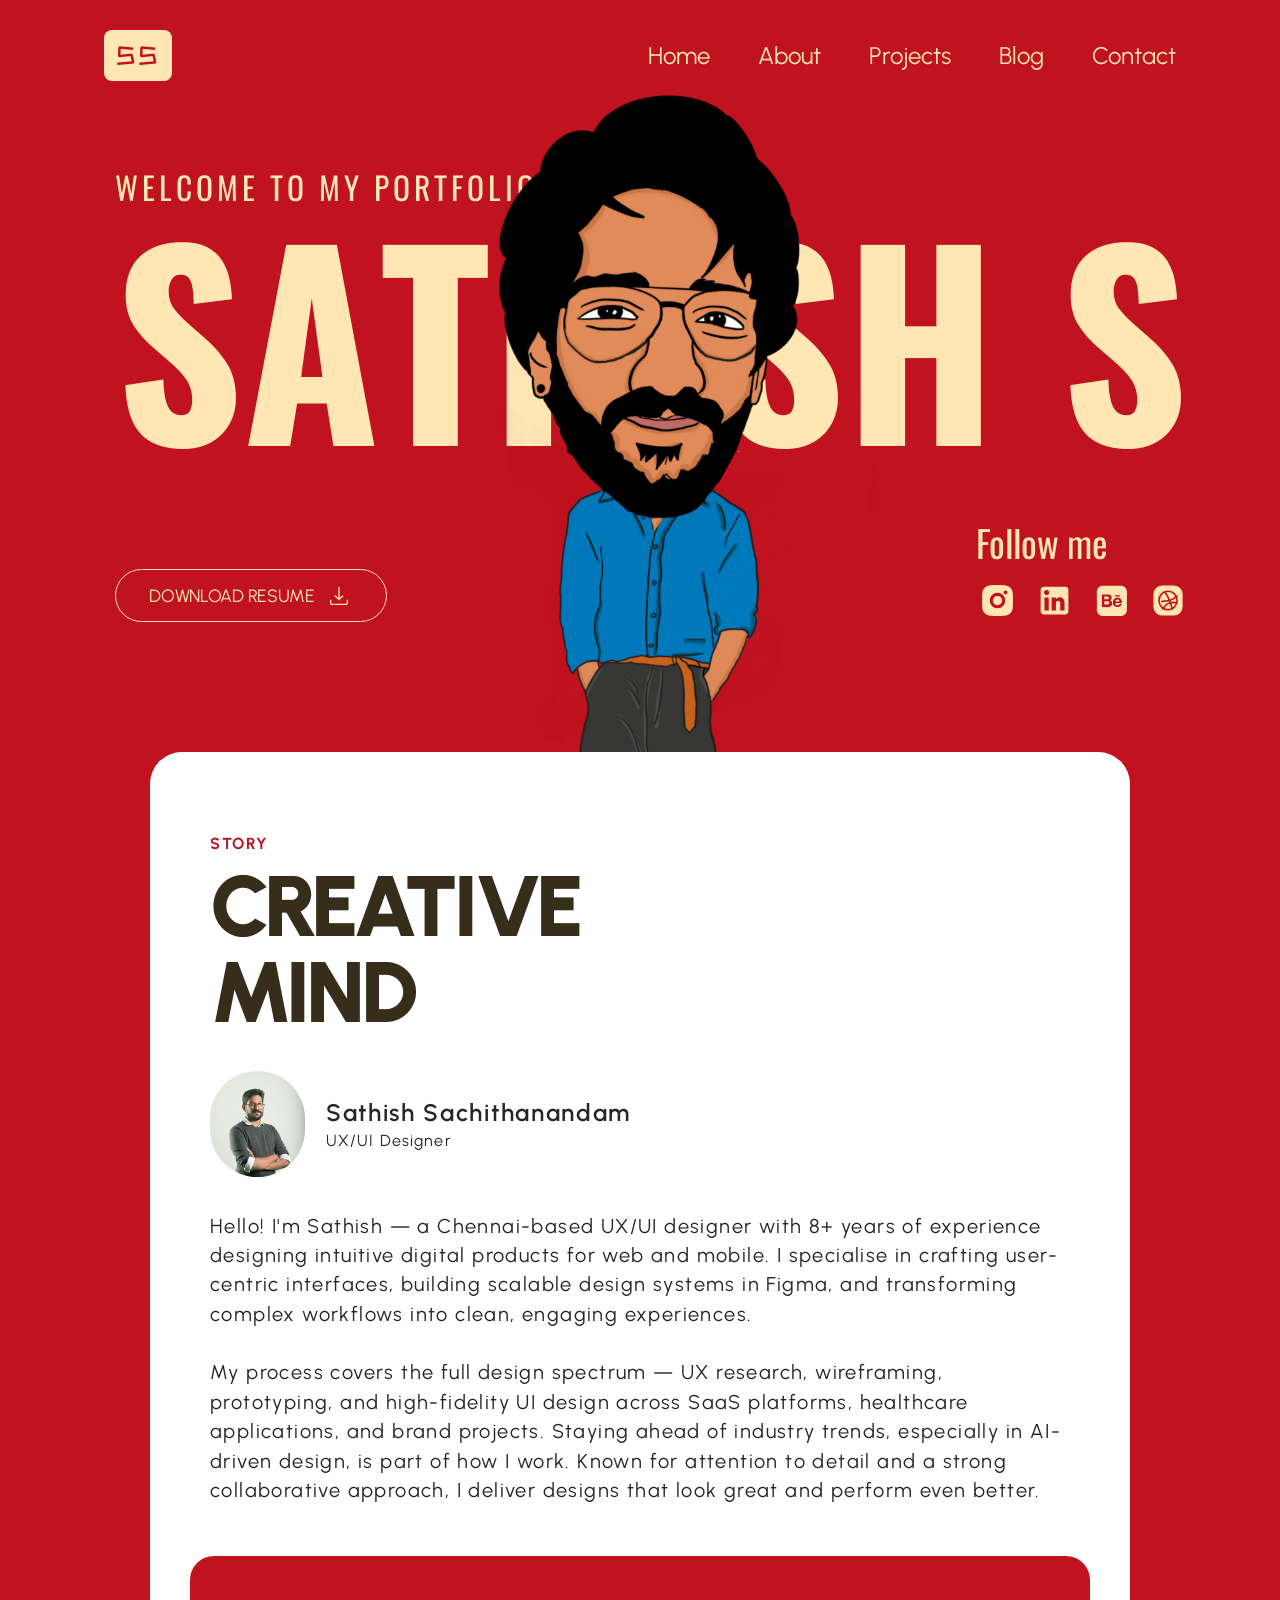
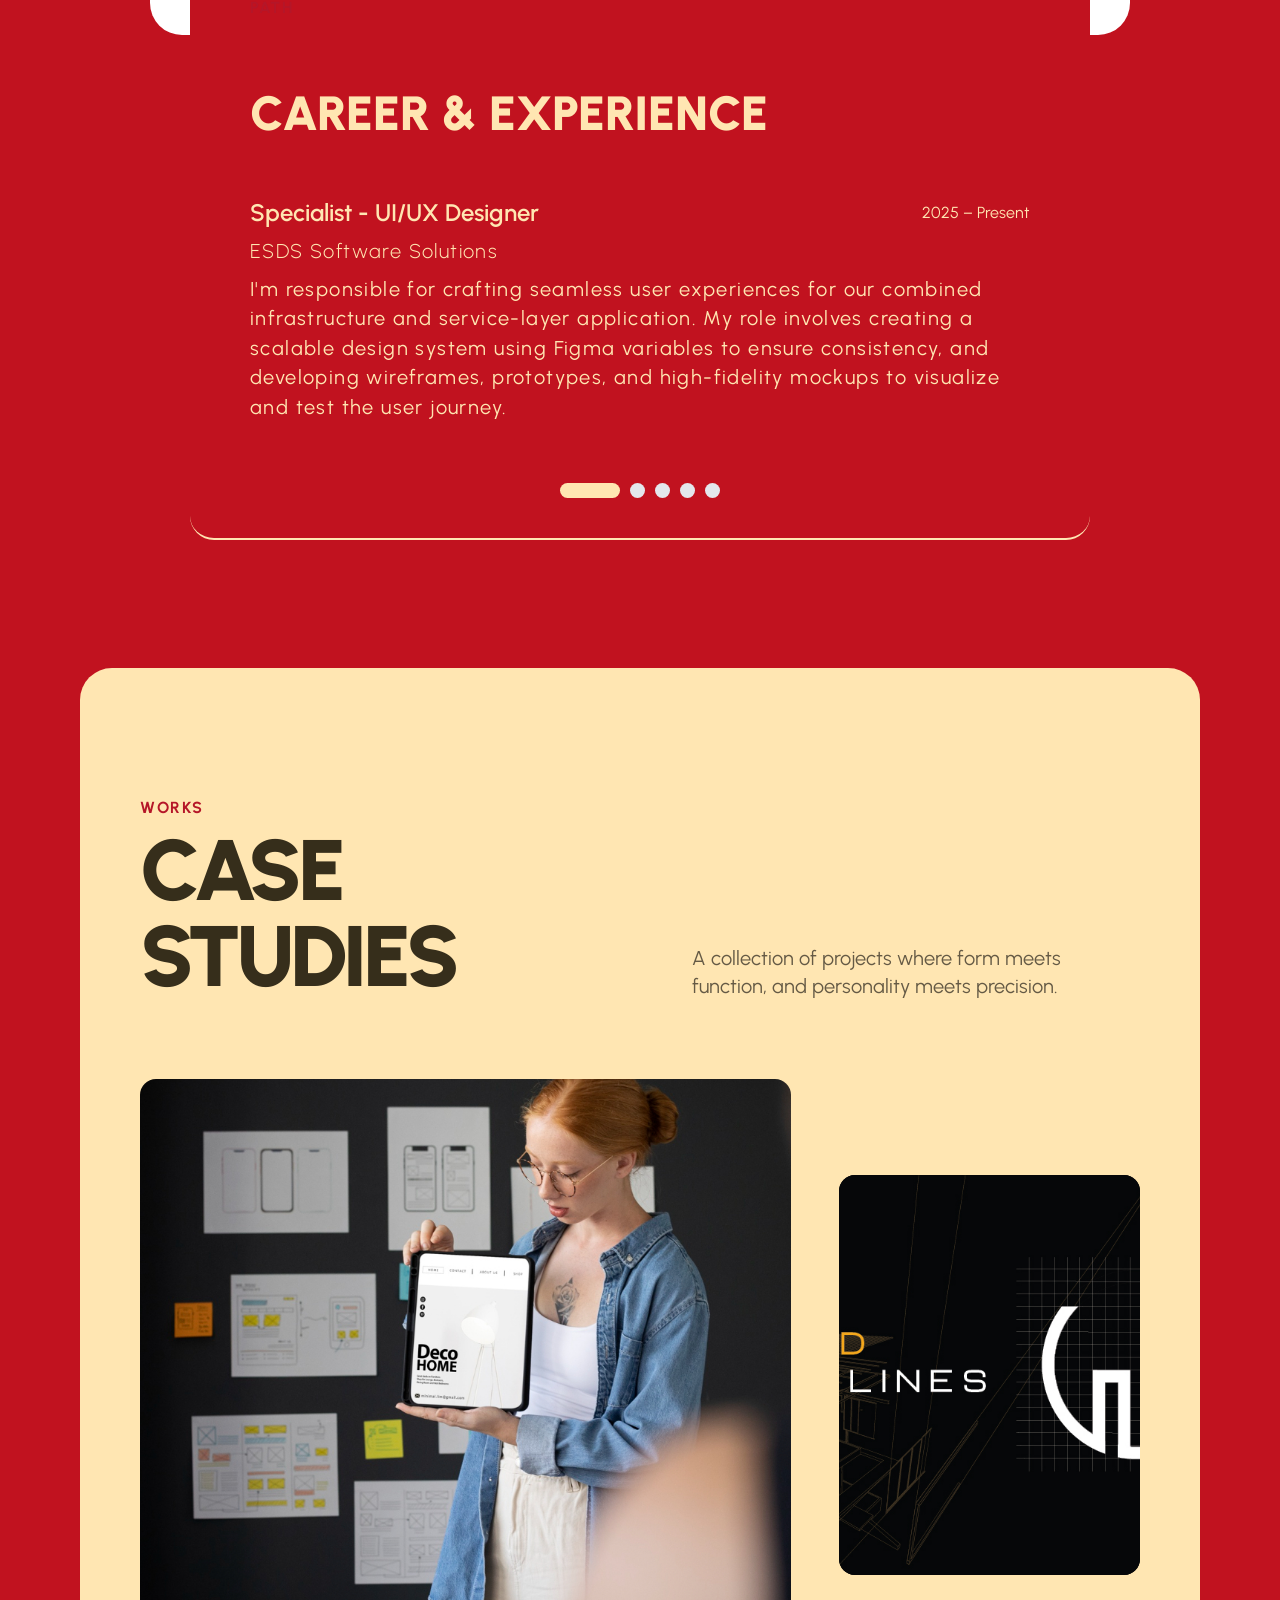
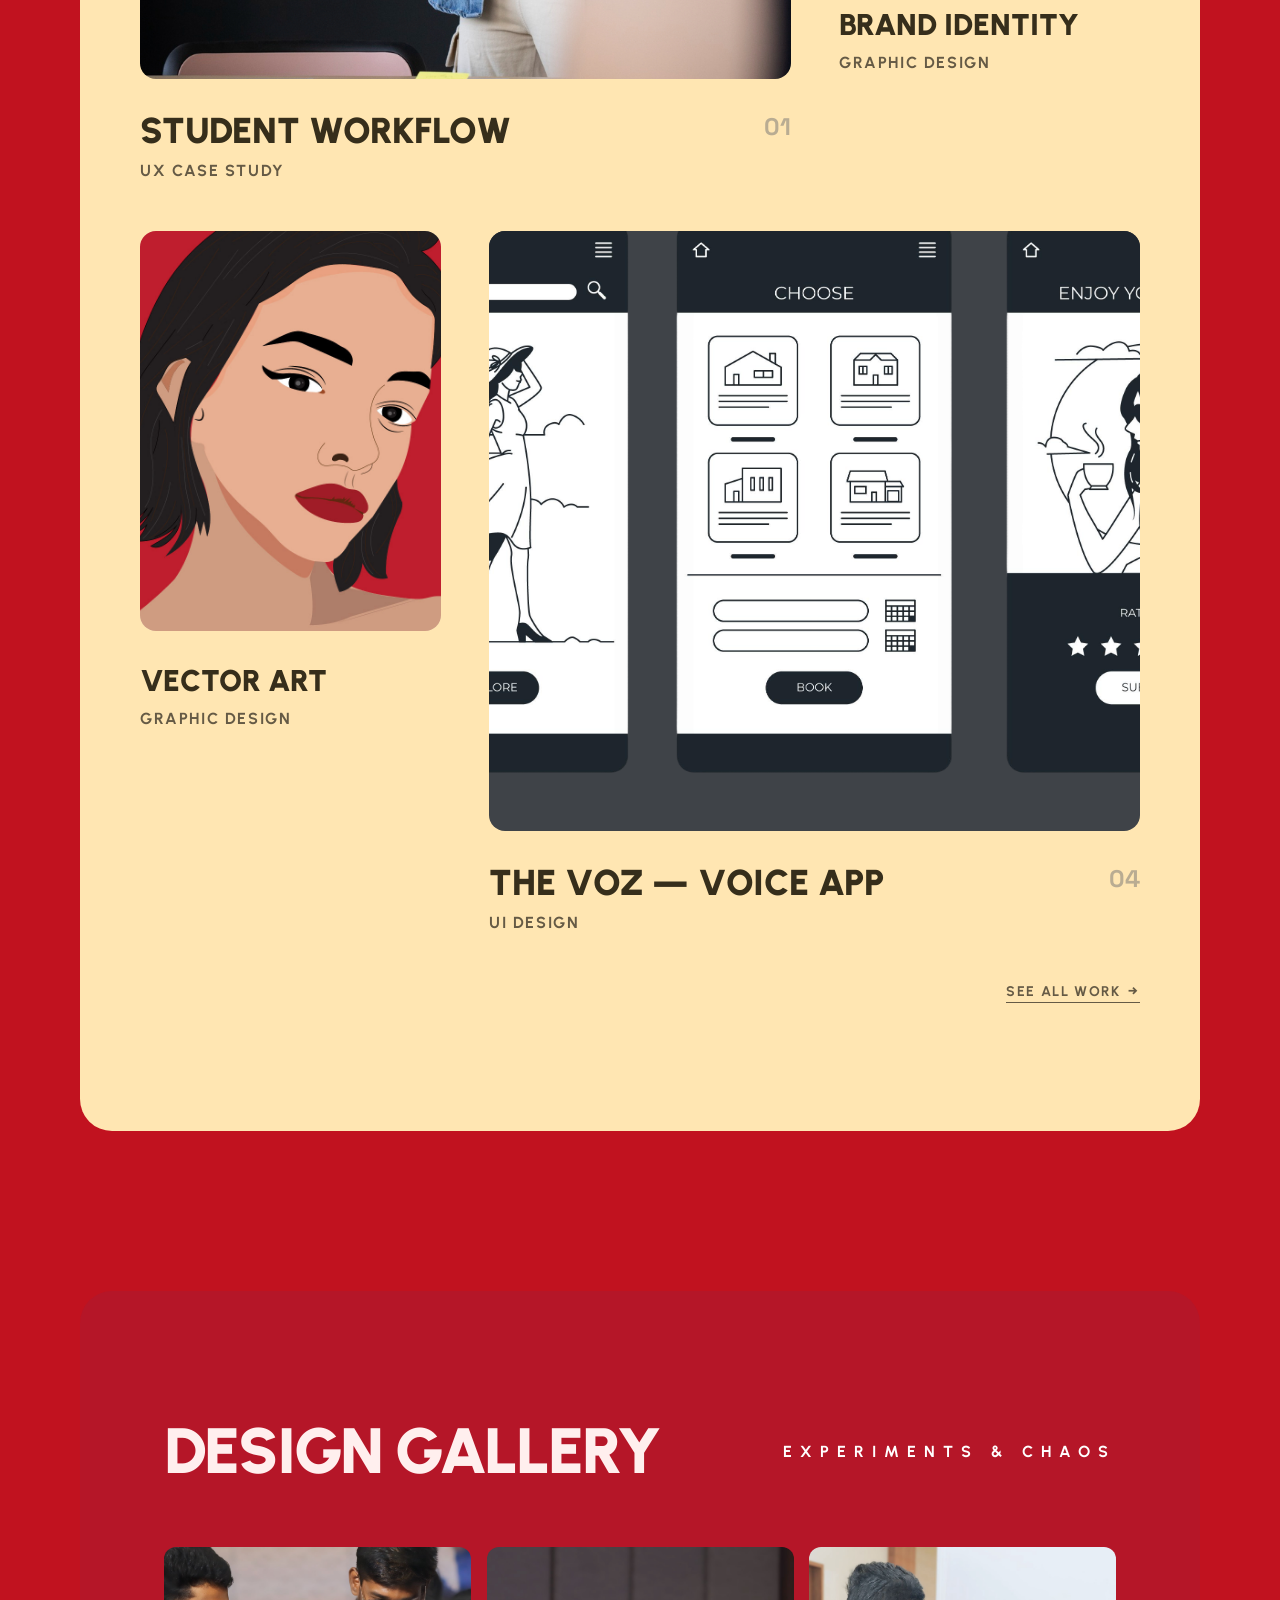
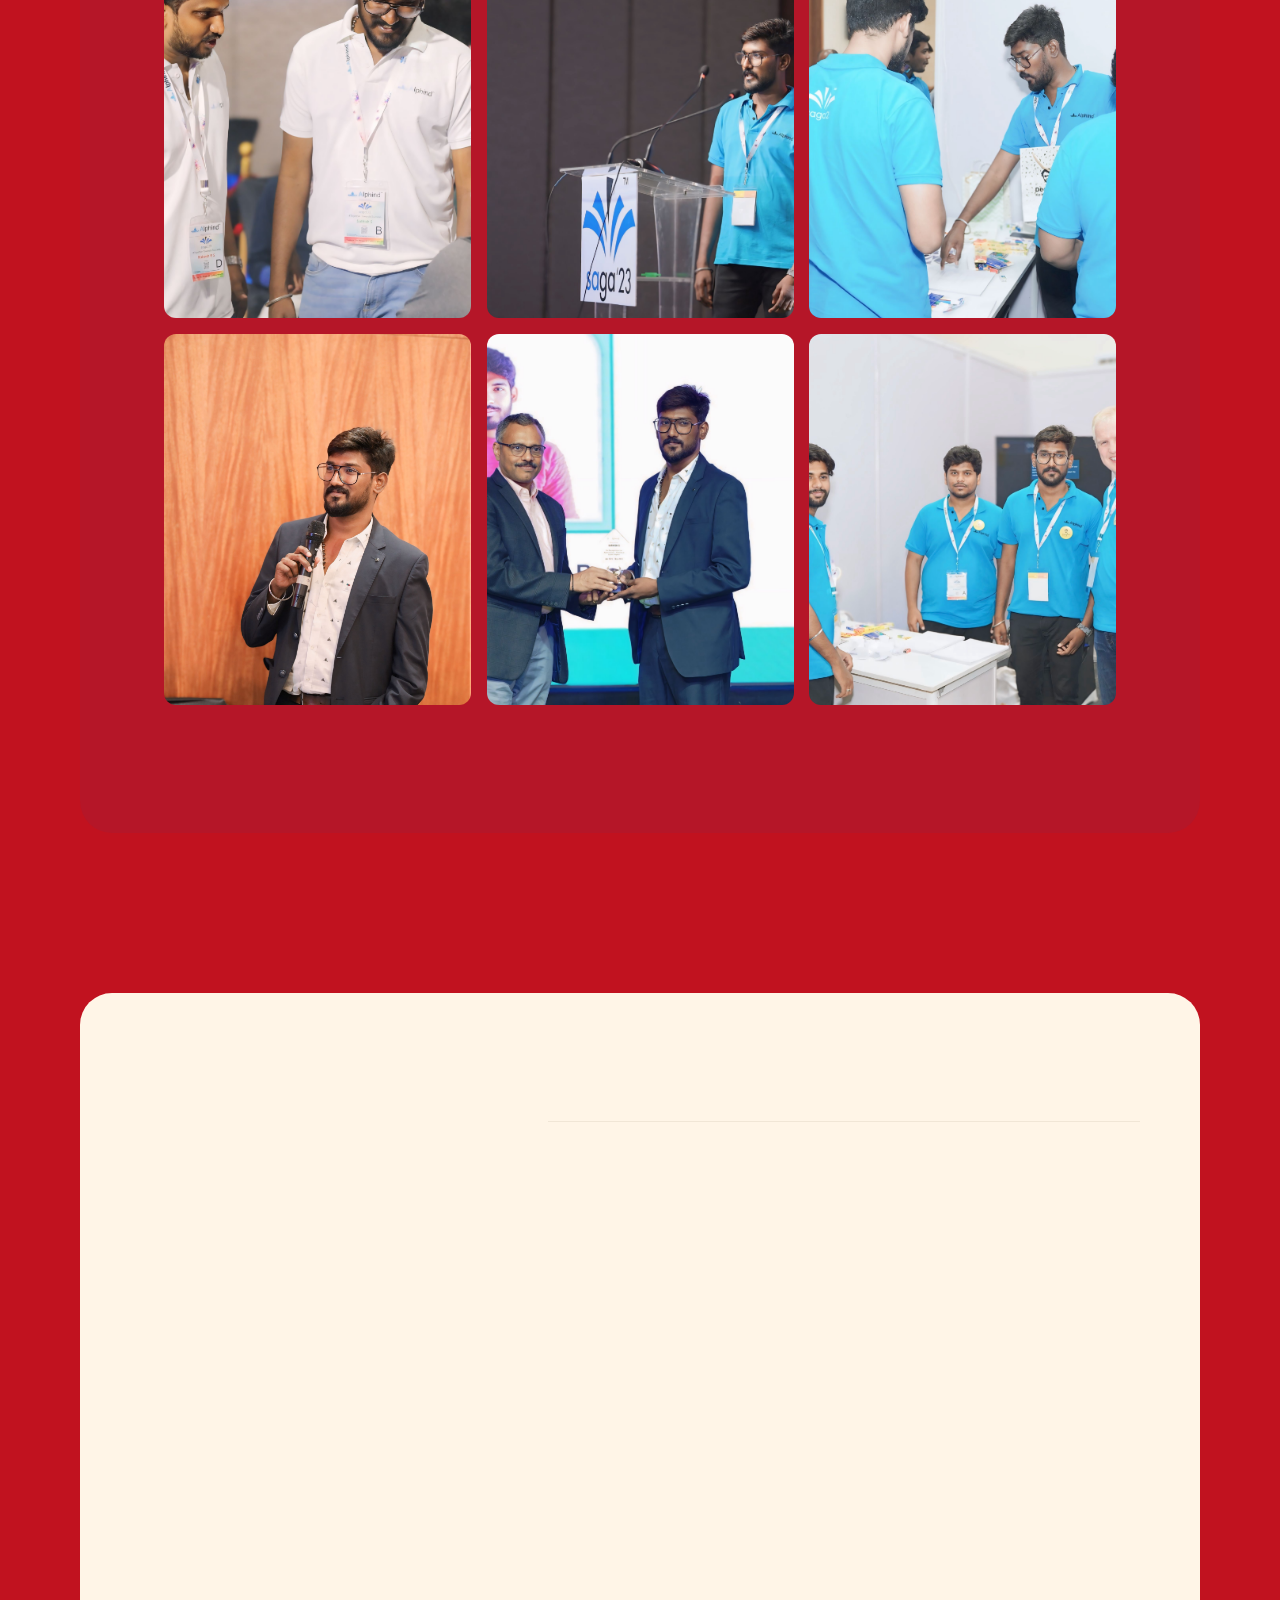
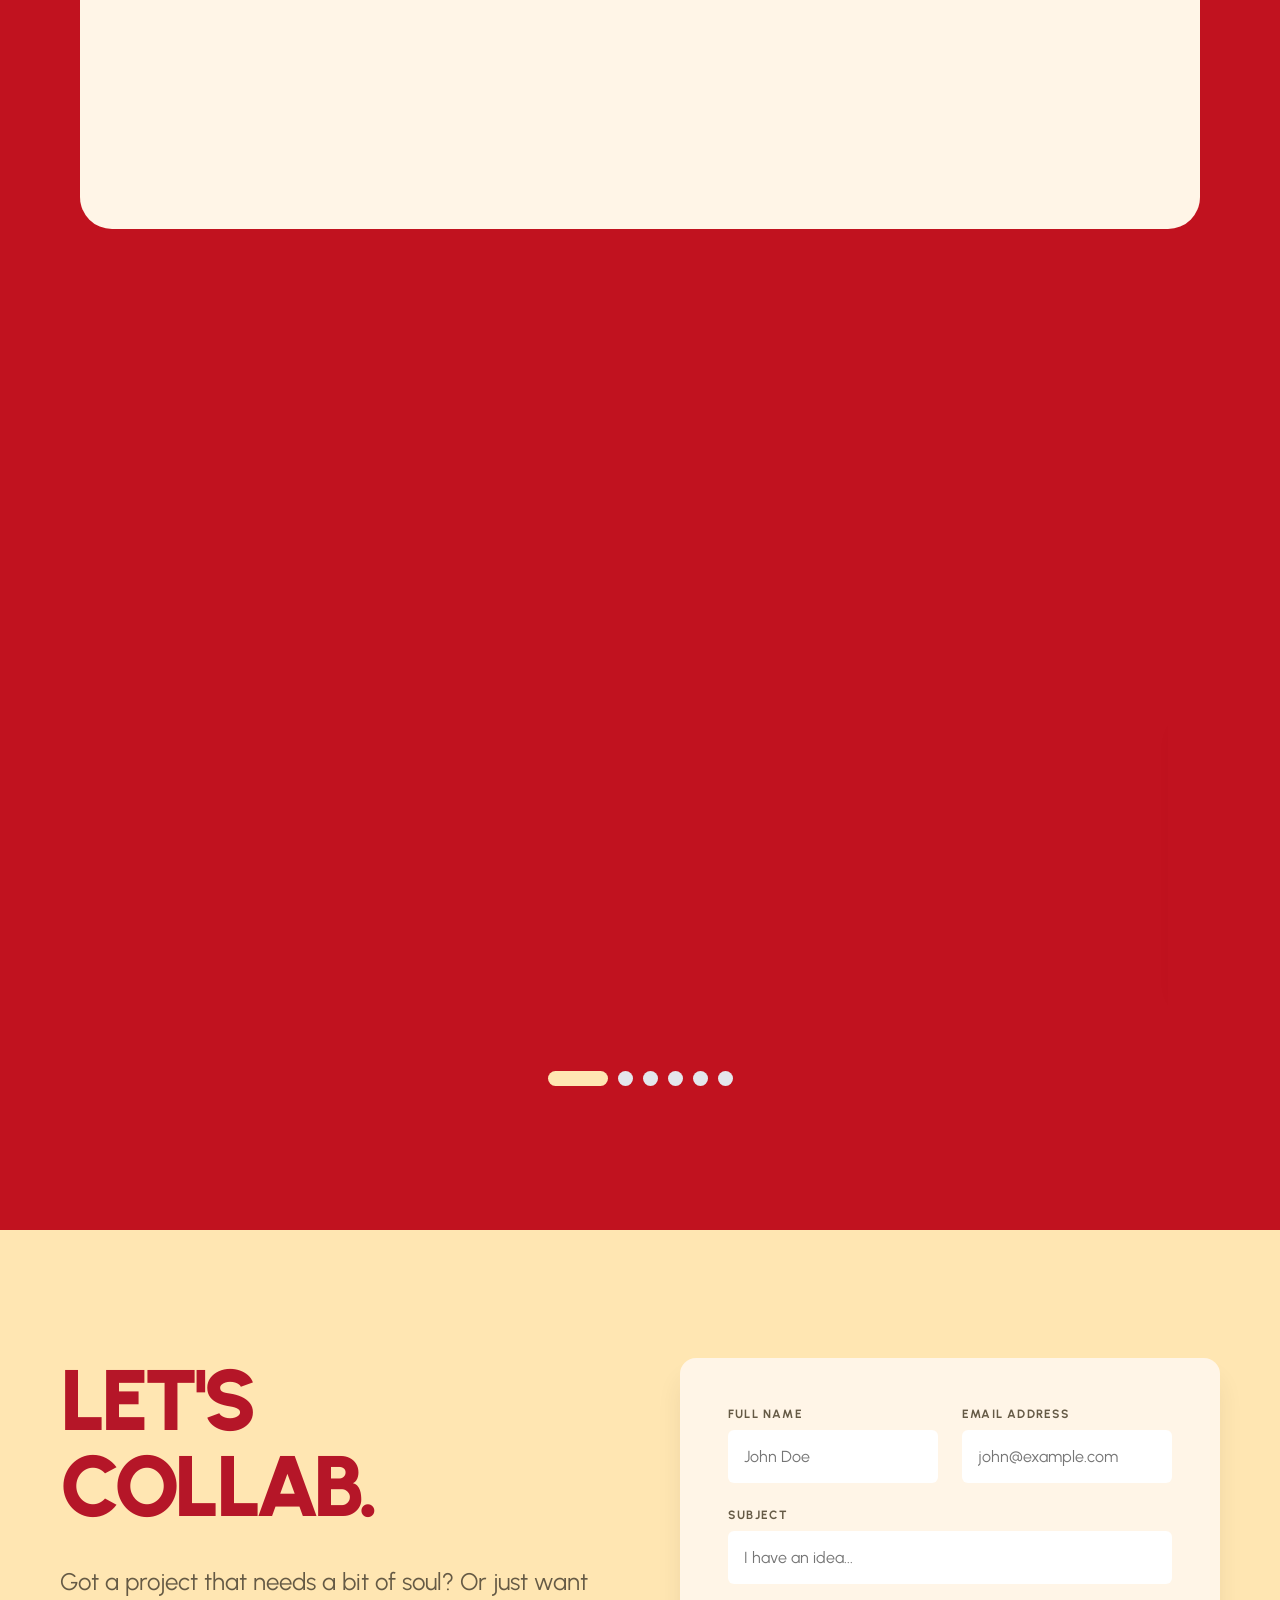
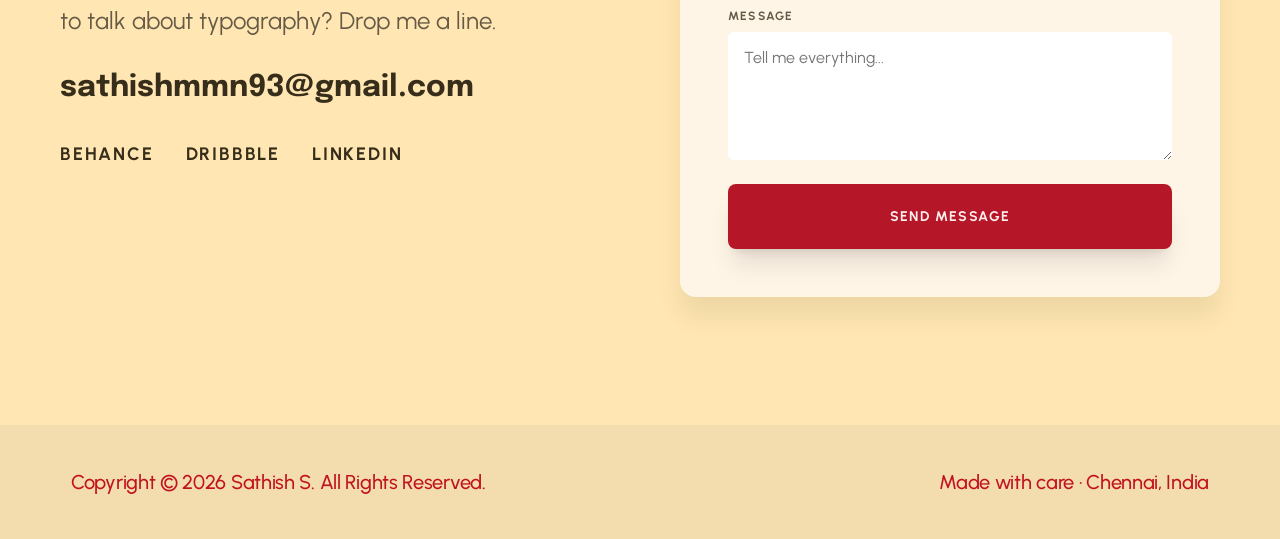
==== index.html @ 3f0b710c "Fix favicon: replace non-square 72x64 with 512x512 square image for Google search icon" ====
<!DOCTYPE html>
<html lang="en">
<head>
  <meta charset="UTF-8" />
  <meta name="viewport" content="width=device-width, initial-scale=1.0" />
  <title>Sathish Sachithanandam — AI-Driven UX/UI, Graphic & Motion Designer | uxbysathish.com</title>
  <meta name="description" content="Sathish Sachithanandam — AI-Driven UX/UI Designer, Graphic Designer & Motion Designer with 8+ years crafting interfaces, design systems, animations, and digital experiences. Designed in Figma. Coded with AI. Deployed to production." />
  <meta name="author" content="Sathish Sachithanandam" />
  <meta name="keywords" content="Sathish Sachithanandam, Sathish S, AI Designer, AI-Driven Designer, AI UX Designer, UX Designer, UI Designer, Graphic Designer, Motion Designer, Motion Graphics, Animation Designer, Figma to Production, Design Systems, Visual Design, Brand Design, Figma, Adobe Creative Cloud, Framer, Webflow, Stitch, Claude AI, Photoshop, Illustrator, After Effects, UX Designer Chennai, UI Designer Chennai, Graphic Designer Chennai, Motion Designer Chennai, UX Designer Tamil Nadu, UX Designer India, UI Designer India, Graphic Designer India, Motion Designer India, AI Designer India, Portfolio, ESDS, uxbysathish" />
  <meta name="robots" content="index, follow" />
  <!-- Open Graph -->
  <meta property="og:title" content="Sathish Sachithanandam — AI-Driven UX/UI, Graphic & Motion Designer" />
  <meta property="og:description" content="AI-Driven UX/UI Designer, Graphic Designer & Motion Designer with 8+ years crafting interfaces, design systems, animations and digital experiences. Designed in Figma. Coded with AI." />
  <meta property="og:type" content="website" />
  <meta property="og:image" content="https://uxbysathish.com/assets/images/og-preview.png" />
  <meta property="og:url" content="https://uxbysathish.com/" />
  <meta property="og:site_name" content="Sathish Sachithanandam — Portfolio" />
  <link rel="canonical" href="https://uxbysathish.com/" />
  <!-- Twitter Card -->
  <meta name="twitter:card" content="summary_large_image" />
  <meta name="twitter:title" content="Sathish Sachithanandam — AI-Driven UX/UI, Graphic & Motion Designer" />
  <meta name="twitter:description" content="AI-Driven UX/UI Designer, Graphic Designer & Motion Designer with 8+ years crafting interfaces, animations and digital experiences. Designed in Figma. Coded with AI." />
  <meta name="twitter:image" content="https://uxbysathish.com/assets/images/og-preview.png" />
  <meta name="twitter:site" content="@im_super18" />
  <link rel="icon" type="image/png" sizes="512x512" href="assets/images/favicon-avatar.png" />
  <link rel="icon" type="image/png" sizes="192x192" href="assets/images/favicon-avatar.png" />
  <link rel="icon" type="image/png" sizes="32x32" href="assets/images/favicon-avatar.png" />
  <link rel="apple-touch-icon" sizes="180x180" href="assets/images/favicon-avatar.png" />
  <link rel="preconnect" href="https://fonts.googleapis.com" />
  <link rel="preconnect" href="https://fonts.gstatic.com" crossorigin />
  <link href="https://fonts.googleapis.com/css2?family=Urbanist:ital,wght@0,300;0,400;0,500;0,600;0,700;0,800;0,900;1,400;1,600&family=Oswald:wght@400;700&family=Space+Grotesk:wght@700&family=Epilogue:wght@900&family=ZCOOL+KuaiLe&display=swap" rel="stylesheet" />
  <link rel="stylesheet" href="style.css?v=115" />
  <!-- Flag JS so the headline can hide pre-split (no flash); falls back to visible if JS is off -->
  <script>document.documentElement.classList.add('js-anim');</script>
  <script type="application/ld+json">
  {
    "@context": "https://schema.org",
    "@type": "Person",
    "name": "Sathish Sachithanandam",
    "alternateName": "Sathish S",
    "jobTitle": "AI-Driven UX/UI Designer, Graphic Designer & Motion Designer",
    "url": "https://uxbysathish.com",
    "email": "sathishmmn93@gmail.com",
    "description": "AI-Driven UX/UI Designer, Graphic Designer & Motion Designer with 8+ years crafting interfaces, design systems, and digital experiences using Figma, Adobe Creative Cloud, Framer, Webflow, Stitch and Claude AI.",
    "knowsAbout": ["UX Design", "UI Design", "Graphic Design", "Motion Design", "Design Systems", "Figma", "Adobe Creative Cloud", "Framer", "Webflow", "Stitch", "Claude AI", "Prototyping", "Wireframing"],
    "address": {
      "@type": "PostalAddress",
      "addressLocality": "Chennai",
      "addressRegion": "Tamil Nadu",
      "addressCountry": "India"
    },
    "sameAs": [
      "https://uxbysathish.com",
      "https://www.behance.net/sathishsachida",
      "https://dribbble.com/Sathish0818",
      "https://www.linkedin.com/in/sathishsachithanandam"
    ]
  }
  </script>
</head>
<body>
  <a class="skip-to-main" href="#main-content">Skip to main content</a>

  <main id="main-content">
  <!-- ═══════════════════════════════════════════════ HERO ═══ -->
  <section class="section-hero" id="home">
    <nav class="navbar">
      <div class="navbar-inner">
        <a class="logo" href="index.html" aria-label="Sathish S – Home">SS</a>
        <button class="hamburger" aria-label="Menu" aria-expanded="false">
          <span></span><span></span><span></span>
        </button>
        <ul class="nav-links">
          <li><a href="#home">Home</a></li>
          <li><a href="#about">About</a></li>
          <li><a href="#projects">Projects</a></li>
          <li><a href="#blog">Blog</a></li>
          <li><a href="#contact">Contact</a></li>
        </ul>
      </div>
    </nav>

    <div class="hero-content">
      <!-- Avatar: Figma-positioned, sits above text (z-index 4) -->
      <img class="hero-avatar" src="assets/images/hero-avatar-vector.png" alt="Sathish S illustration" width="2296" height="3888" fetchpriority="high" />
      <!-- Main content: text top / resume bottom (z-index 3, behind avatar) -->
      <div class="hero-main">
        <div class="hero-name-block">
          <p class="hero-sub">Welcome To My Portfolio</p>
          <h1 class="hero-name">SATHISH S</h1>
        </div>
        <div class="hero-resume-col">
          <a class="btn-resume" href="assets/files/Sathish-S-UXUI-Designer-Resume.pdf" download="Sathish-S-UXUI-Designer-Resume.pdf">
            DOWNLOAD RESUME
            <img src="assets/images/icon-download.svg" alt="" width="28" height="28" />
          </a>
        </div>
      </div>
      <!-- Follow me: direct child of hero-content, z-index 5 — always above avatar -->
      <div class="hero-follow">
        <p class="follow-label">Follow me</p>
        <div class="social-icons">
          <a href="https://www.instagram.com/im_super18/" target="_blank" rel="noopener noreferrer" aria-label="Instagram">
            <img src="assets/images/icon-instagram.svg" alt="Instagram" />
          </a>
          <a href="https://www.linkedin.com/in/sathishsachithanandam" target="_blank" rel="noopener noreferrer" aria-label="LinkedIn">
            <img src="assets/images/icon-linkedin.svg" alt="LinkedIn" />
          </a>
          <a href="https://www.behance.net/sathishsachida" target="_blank" rel="noopener noreferrer" aria-label="Behance">
            <img src="assets/images/icon-behance.svg" alt="Behance" />
          </a>
          <a href="https://dribbble.com/Sathish0818" target="_blank" rel="noopener noreferrer" aria-label="Dribbble">
            <img src="assets/images/icon-dribbble.svg" alt="Dribbble" />
          </a>
        </div>
      </div>
    </div>
  </section>

  <!-- ═══════════════════════════════════════════════ ABOUT ══ -->
  <section class="section-about-experience" id="about">
    <div class="about-card">
      <div class="about-label">STORY</div>
      <h2 class="about-heading">CREATIVE<br>MIND</h2>
      <div class="about-profile">
        <div class="profile-photo-wrap">
          <img src="assets/images/profile-photo.jpg" alt="Sathish Sachithanandam" class="profile-photo" loading="lazy" />
        </div>
        <div class="profile-info">
          <span class="profile-name">Sathish Sachithanandam</span>
          <span class="profile-title">UX/UI Designer</span>
        </div>
      </div>
      <p class="about-bio">
        Hello! I'm Sathish — a Chennai-based UX/UI designer with 8+ years of experience designing intuitive digital products for web and mobile. I specialise in crafting user-centric interfaces, building scalable design systems in Figma, and transforming complex workflows into clean, engaging experiences.<br><br>
        My process covers the full design spectrum — UX research, wireframing, prototyping, and high-fidelity UI design across SaaS platforms, healthcare applications, and brand projects. Staying ahead of industry trends, especially in AI-driven design, is part of how I work. Known for attention to detail and a strong collaborative approach, I deliver designs that look great and perform even better.
      </p>
    </div>

    <div class="experience-card">
      <div class="exp-inner">
        <div class="eyebrow">PATH</div>
        <h2 class="exp-heading">Career &amp; Experience</h2>
        <div class="exp-entries">
          <div class="exp-entry active">
            <div class="exp-row">
              <span class="exp-role">Specialist - UI/UX Designer</span>
              <span class="exp-date">2025 – Present</span>
            </div>
            <p class="exp-company">ESDS Software Solutions</p>
            <p class="exp-desc">
              I'm responsible for crafting seamless user experiences for our combined infrastructure and service-layer application. My role involves creating a scalable design system using Figma variables to ensure consistency, and developing wireframes, prototypes, and high-fidelity mockups to visualize and test the user journey.
            </p>
          </div>
          <div class="exp-entry">
            <div class="exp-row">
              <span class="exp-role">Senior UI/UX Designer</span>
              <span class="exp-date">2024 – 2025</span>
            </div>
            <p class="exp-company">Alphind Healthcare (Formerly Alphind Software Solutions)</p>
            <p class="exp-desc">
              Spearheaded UI/UX strategies for healthcare products, enhancing user satisfaction by 40% while leading a team in end-to-end design processes. Developed scalable design systems that cut project timelines by 30%. Produced dynamic visuals and videos, boosting client acquisition by 25%.
            </p>
          </div>
          <div class="exp-entry">
            <div class="exp-row">
              <span class="exp-role">UI/UX Designer</span>
              <span class="exp-date">2022 – 2024</span>
            </div>
            <p class="exp-company">Alphind Software Solutions</p>
            <p class="exp-desc">
              Crafted the company's branding strategy, designing core assets and marketing materials while creating user-centric interfaces to enhance engagement. Produced high-quality videos and animations, strengthening market presence and driving business growth.
            </p>
          </div>
          <div class="exp-entry">
            <div class="exp-row">
              <span class="exp-role">Process Analyst</span>
              <span class="exp-date">2019 – 2022</span>
            </div>
            <p class="exp-company">Paragon Digital Services</p>
            <p class="exp-desc">
              Designed graphic assets and over 500 brand-compliant video edits for top YouTube networks including NBC and HBO, using Adobe Creative Suite to boost viewer retention with a 98% client approval rate.
            </p>
          </div>
          <div class="exp-entry">
            <div class="exp-row">
              <span class="exp-role">Graphic Designer</span>
              <span class="exp-date">2018 – 2019</span>
            </div>
            <p class="exp-company">Beacher Media Works</p>
            <p class="exp-desc">
              Designed and managed social-media marketing campaign creatives and posters, increasing brand visibility and engagement.
            </p>
          </div>
        </div>
        <div class="dots">
          <button class="dot dot-active" type="button" aria-label="Show experience 1"></button>
          <button class="dot" type="button" aria-label="Show experience 2"></button>
          <button class="dot" type="button" aria-label="Show experience 3"></button>
          <button class="dot" type="button" aria-label="Show experience 4"></button>
          <button class="dot" type="button" aria-label="Show experience 5"></button>
        </div>
      </div>
    </div>
  </section>

  <!-- ══════════════════════════════════════════════ PROJECTS ═ -->
  <section class="section-projects" id="projects">
    <div class="projects-inner">
      <div class="section-header">
        <div class="section-header-left">
          <div class="eyebrow">WORKS</div>
          <h2 class="section-title">CASE<br>STUDIES</h2>
        </div>
        <div class="section-header-right">
          <p>A collection of projects where form meets function, and personality meets precision.</p>
        </div>
      </div>

      <div class="projects-grid">
        <!-- Card 1: Large -->
        <a class="proj-card proj-large" href="https://www.behance.net/gallery/137708693/Student-Work-Flow-Management" target="_blank" rel="noopener noreferrer">
          <div class="proj-img-wrap">
            <img src="assets/images/proj-student-workflow.jpg" alt="Student workflow management app — dashboard UI screens" class="proj-img" loading="lazy" />
          </div>
          <div class="proj-meta">
            <div class="proj-meta-left">
              <div class="proj-name">STUDENT WORKFLOW</div>
              <div class="proj-type">UX CASE STUDY</div>
            </div>
            <div class="proj-num">01</div>
          </div>
        </a>

        <!-- Card 2: Small offset -->
        <a class="proj-card proj-small proj-offset" href="https://www.behance.net/gallery/219593523/VAULTA-Brand-Guidelines" target="_blank" rel="noopener noreferrer">
          <div class="proj-img-wrap proj-dark">
            <img src="assets/images/proj-brand-identity.jpg" alt="Vaulta brand identity and guidelines" class="proj-img" loading="lazy" />
          </div>
          <div class="proj-meta">
            <div class="proj-meta-left">
              <div class="proj-name">BRAND IDENTITY</div>
              <div class="proj-type">GRAPHIC DESIGN</div>
            </div>
            <div class="proj-num">02</div>
          </div>
        </a>

        <!-- Card 3: Small -->
        <a class="proj-card proj-small" href="https://www.behance.net/gallery/128060379/Pencil-Sketch-To-Digital-Art" target="_blank" rel="noopener noreferrer">
          <div class="proj-img-wrap proj-warm">
            <img src="assets/images/proj-vector-art.jpg" alt="Pencil sketch to digital vector art illustration" class="proj-img" loading="lazy" />
          </div>
          <div class="proj-meta">
            <div class="proj-meta-left">
              <div class="proj-name">VECTOR ART</div>
              <div class="proj-type">GRAPHIC DESIGN</div>
            </div>
            <div class="proj-num">03</div>
          </div>
        </a>

        <!-- Card 4: Large offset -->
        <a class="proj-card proj-large" href="https://www.behance.net/gallery/144832357/The-Voz-Voice-Sharing-App" target="_blank" rel="noopener noreferrer">
          <div class="proj-img-wrap proj-dark-gray">
            <img src="assets/images/proj-ui-portfolio.jpg" alt="The Voz voice sharing app — UI design screens" class="proj-img" loading="lazy" />
          </div>
          <div class="proj-meta">
            <div class="proj-meta-left">
              <div class="proj-name">THE VOZ — VOICE APP</div>
              <div class="proj-type">UI DESIGN</div>
            </div>
            <div class="proj-num">04</div>
          </div>
        </a>
      </div>
      <div class="see-all-work-wrap">
        <a href="https://www.behance.net/sathishsachida" target="_blank" rel="noopener noreferrer" class="see-all-work">SEE ALL WORK <span aria-hidden="true">→</span></a>
      </div>
    </div>
  </section>

  <!-- ══════════════════════════════════════════════ GALLERY ══ -->
  <section class="section-gallery" id="gallery">
    <div class="gallery-inner">
      <div class="gallery-header">
        <h2 class="gallery-title">DESIGN GALLERY</h2>
        <p class="gallery-eyebrow">EXPERIMENTS &amp; CHAOS</p>
      </div>
      <div class="gallery-grid">
        <div class="gallery-row">
          <div class="gallery-img-wrap"><img src="assets/images/chaos-1.jpg" alt="Digital experiment 1" loading="lazy" /></div>
          <div class="gallery-img-wrap"><img src="assets/images/chaos-2.jpg" alt="Digital experiment 2" loading="lazy" /></div>
          <div class="gallery-img-wrap"><img src="assets/images/chaos-3.jpg" alt="Digital experiment 3" loading="lazy" /></div>
        </div>
        <div class="gallery-row">
          <div class="gallery-img-wrap"><img src="assets/images/chaos-4.jpg" alt="Digital experiment 4" loading="lazy" /></div>
          <div class="gallery-img-wrap"><img src="assets/images/chaos-5.jpg" alt="Digital experiment 5" loading="lazy" /></div>
          <div class="gallery-img-wrap"><img src="assets/images/chaos-6.jpg" alt="Digital experiment 6" loading="lazy" /></div>
        </div>
      </div>
    </div>
  </section>

  <!-- ════════════════════════════════════════════════ BLOG ═══ -->
  <section class="section-blog" id="blog">
    <div class="blog-inner">
      <div class="blog-sidebar">
        <h2 class="blog-title">DESIGN<br>INSIGHTS</h2>
        <p class="blog-desc">Musings on design, culture, and the future of the digital landscape.</p>
        <a class="blog-see-all" href="https://medium.com/@sathishmmn93" target="_blank" rel="noopener noreferrer">
          SEE ALL ARTICLES
          <img src="assets/images/icon-arrow-red.svg" alt="" width="20" height="14" />
        </a>
      </div>
      <div class="blog-list">
        <a class="blog-item" href="https://medium.com/@sathishmmn93/strategic-cross-selling-boosting-average-order-value-aov-through-smart-ux-ui-6036350fc4e5" target="_blank" rel="noopener noreferrer">
          <div class="blog-item-left">
            <div class="blog-date">AUG 25, 2025</div>
            <h3 class="blog-item-title">Strategic Cross-Selling: Boosting Average Order Value (AOV) Through Smart UX/UI</h3>
          </div>
          <img src="assets/images/icon-arrow-right.svg" alt="" width="24" height="24" class="blog-arrow" />
        </a>
        <a class="blog-item" href="https://medium.com/@sathishmmn93/hicks-law-choosing-a-coffee-order-3230cc612fb3" target="_blank" rel="noopener noreferrer">
          <div class="blog-item-left">
            <div class="blog-date">FEB 11, 2025</div>
            <h3 class="blog-item-title">Hick’s Law: Choosing a Coffee Order</h3>
          </div>
          <img src="assets/images/icon-arrow-right.svg" alt="" width="24" height="24" class="blog-arrow" />
        </a>
        <a class="blog-item" href="https://medium.com/@sathishmmn93/ux-laws-principles-for-creating-user-friendly-designs-31c10e89bdac" target="_blank" rel="noopener noreferrer">
          <div class="blog-item-left">
            <div class="blog-date">NOV 29, 2023</div>
            <h3 class="blog-item-title">UX Laws: Principles for Creating User-Friendly Designs</h3>
          </div>
          <img src="assets/images/icon-arrow-right.svg" alt="" width="24" height="24" class="blog-arrow" />
        </a>
      </div>
    </div>
  </section>

  <!-- ═══════════════════════════════════════ TESTIMONIALS ════ -->
  <section class="section-testimonials" id="testimonials">
    <div class="testimonials-inner">
      <div class="testimonials-header">
        <div class="testimonials-header-left">
          <div class="eyebrow-light">VOICES</div>
          <h2 class="testimonials-title">Peer<br>Testimonials</h2>
        </div>
        <div class="testimonials-header-right">
          <p>Reflections from real collaborations. Thoughts and experiences shared by people I've worked with.</p>
        </div>
      </div>

      <div class="testimonials-main-row">
        <!-- Featured large card -->
        <a class="test-card test-featured" href="https://www.linkedin.com/in/bhuvanaselvan/" target="_blank" rel="noopener noreferrer">
          <span class="verified-badge"><svg class="vb-in" viewBox="0 0 24 24" width="11" height="11" fill="currentColor" aria-hidden="true"><path d="M20.45 20.45h-3.56v-5.57c0-1.33-.03-3.04-1.85-3.04-1.86 0-2.14 1.45-2.14 2.94v5.67H9.35V9h3.41v1.56h.05c.47-.9 1.63-1.85 3.36-1.85 3.6 0 4.27 2.37 4.27 5.45v6.29zM5.34 7.43a2.07 2.07 0 1 1 0-4.13 2.07 2.07 0 0 1 0 4.13zM7.12 20.45H3.56V9h3.56v11.45zM22.22 0H1.77C.8 0 0 .78 0 1.73v20.54C0 23.22.8 24 1.77 24h20.45C23.2 24 24 23.22 24 22.27V1.73C24 .78 23.2 0 22.22 0z"/></svg>VERIFIED</span>
          <blockquote class="test-quote-large">
            He brought clarity and creativity to our branding and events. Reliable, detail-focused, and great to work with on the HRMS project.
          </blockquote>
          <div class="test-person">
            <div class="test-avatar-initials" style="width:60px;height:60px;font-size:22px;background:#dae2fd;color:#545c72;">B</div>
            <div>
              <div class="test-name">Bhuvana</div>
              <div class="test-role">Head HR Alphind Healthcare</div>
            </div>
          </div>
        </a>

        <!-- Side cards column -->
        <div class="test-side-col">
          <a class="test-card test-small" href="https://www.linkedin.com/in/sankara-subramanian-c/" target="_blank" rel="noopener noreferrer">
            <span class="verified-badge"><svg class="vb-in" viewBox="0 0 24 24" width="11" height="11" fill="currentColor" aria-hidden="true"><path d="M20.45 20.45h-3.56v-5.57c0-1.33-.03-3.04-1.85-3.04-1.86 0-2.14 1.45-2.14 2.94v5.67H9.35V9h3.41v1.56h.05c.47-.9 1.63-1.85 3.36-1.85 3.6 0 4.27 2.37 4.27 5.45v6.29zM5.34 7.43a2.07 2.07 0 1 1 0-4.13 2.07 2.07 0 0 1 0 4.13zM7.12 20.45H3.56V9h3.56v11.45zM22.22 0H1.77C.8 0 0 .78 0 1.73v20.54C0 23.22.8 24 1.77 24h20.45C23.2 24 24 23.22 24 22.27V1.73C24 .78 23.2 0 22.22 0z"/></svg>VERIFIED</span>
            <div class="test-person test-person-top">
              <div class="test-avatar-initials" style="width:48px;height:48px;font-size:18px;background:rgba(96,99,238,0.2);color:#4648d4;">SS</div>
              <div>
                <div class="test-name test-name-sm">Sankara Subramanian</div>
                <div class="test-role test-role-sm">Design Head, Alphind Healthcare</div>
              </div>
            </div>
            <blockquote class="test-quote-small">
              "He stays ahead of design trends and brings strong AI-driven thinking into his work. Sharp, forward-thinking, and consistently delivers modern, high-impact design."
            </blockquote>
          </a>

          <a class="test-card test-small" href="https://www.linkedin.com/in/karthick-raja91/" target="_blank" rel="noopener noreferrer">
            <span class="verified-badge"><svg class="vb-in" viewBox="0 0 24 24" width="11" height="11" fill="currentColor" aria-hidden="true"><path d="M20.45 20.45h-3.56v-5.57c0-1.33-.03-3.04-1.85-3.04-1.86 0-2.14 1.45-2.14 2.94v5.67H9.35V9h3.41v1.56h.05c.47-.9 1.63-1.85 3.36-1.85 3.6 0 4.27 2.37 4.27 5.45v6.29zM5.34 7.43a2.07 2.07 0 1 1 0-4.13 2.07 2.07 0 0 1 0 4.13zM7.12 20.45H3.56V9h3.56v11.45zM22.22 0H1.77C.8 0 0 .78 0 1.73v20.54C0 23.22.8 24 1.77 24h20.45C23.2 24 24 23.22 24 22.27V1.73C24 .78 23.2 0 22.22 0z"/></svg>VERIFIED</span>
            <div class="test-person test-person-top">
              <div class="test-avatar-initials" style="width:48px;height:48px;font-size:18px;background:#e0e3e5;color:#5c5f61;">KR</div>
              <div>
                <div class="test-name test-name-sm">Karthick Raja</div>
                <div class="test-role test-role-sm">Lead Designer, ESDS Software Solution</div>
              </div>
            </div>
            <blockquote class="test-quote-small">
              "Collaborating with him has been a great experience — his design insights consistently elevate our work. He embraces AI-driven trends, continuously upskills, and shares his knowledge through workshops, fostering both individual and team growth."
            </blockquote>
          </a>
        </div>
      </div>

      <!-- Lower row -->
      <div class="testimonials-lower-row">
        <a class="test-card test-lower" href="https://www.linkedin.com/in/anguraj-thangaraj/" target="_blank" rel="noopener noreferrer">
          <span class="verified-badge"><svg class="vb-in" viewBox="0 0 24 24" width="11" height="11" fill="currentColor" aria-hidden="true"><path d="M20.45 20.45h-3.56v-5.57c0-1.33-.03-3.04-1.85-3.04-1.86 0-2.14 1.45-2.14 2.94v5.67H9.35V9h3.41v1.56h.05c.47-.9 1.63-1.85 3.36-1.85 3.6 0 4.27 2.37 4.27 5.45v6.29zM5.34 7.43a2.07 2.07 0 1 1 0-4.13 2.07 2.07 0 0 1 0 4.13zM7.12 20.45H3.56V9h3.56v11.45zM22.22 0H1.77C.8 0 0 .78 0 1.73v20.54C0 23.22.8 24 1.77 24h20.45C23.2 24 24 23.22 24 22.27V1.73C24 .78 23.2 0 22.22 0z"/></svg>VERIFIED</span>
          <blockquote class="test-quote-small">
            "He's a supportive mentor who guided me with clarity and practical insights. Working with him improved my design thinking and confidence in execution."
          </blockquote>
          <div class="test-person">
            <div class="test-avatar-initials" style="background:#e0e3e5; color:#5c5f61;">AN</div>
            <div class="test-name-sm">Anguraj, UX/UI Designer</div>
          </div>
        </a>

        <a class="test-card test-lower" href="https://www.linkedin.com/in/archana-devi-262843266/" target="_blank" rel="noopener noreferrer">
          <span class="verified-badge"><svg class="vb-in" viewBox="0 0 24 24" width="11" height="11" fill="currentColor" aria-hidden="true"><path d="M20.45 20.45h-3.56v-5.57c0-1.33-.03-3.04-1.85-3.04-1.86 0-2.14 1.45-2.14 2.94v5.67H9.35V9h3.41v1.56h.05c.47-.9 1.63-1.85 3.36-1.85 3.6 0 4.27 2.37 4.27 5.45v6.29zM5.34 7.43a2.07 2.07 0 1 1 0-4.13 2.07 2.07 0 0 1 0 4.13zM7.12 20.45H3.56V9h3.56v11.45zM22.22 0H1.77C.8 0 0 .78 0 1.73v20.54C0 23.22.8 24 1.77 24h20.45C23.2 24 24 23.22 24 22.27V1.73C24 .78 23.2 0 22.22 0z"/></svg>VERIFIED</span>
          <blockquote class="test-quote-small">
            "He made my career transition from finance to design feel clear and achievable with the right guidance. A patient mentor who builds confidence and shapes strong design thinking."
          </blockquote>
          <div class="test-person">
            <div class="test-avatar-initials" style="background:rgba(96,99,238,0.2); color:#4648d4;">AD</div>
            <div class="test-name-sm">Archana Devi, Jr. UX/UI Designer</div>
          </div>
        </a>

        <a class="test-card test-lower" href="https://www.linkedin.com/in/jagadesh-mv-a294561a2/" target="_blank" rel="noopener noreferrer">
          <span class="verified-badge"><svg class="vb-in" viewBox="0 0 24 24" width="11" height="11" fill="currentColor" aria-hidden="true"><path d="M20.45 20.45h-3.56v-5.57c0-1.33-.03-3.04-1.85-3.04-1.86 0-2.14 1.45-2.14 2.94v5.67H9.35V9h3.41v1.56h.05c.47-.9 1.63-1.85 3.36-1.85 3.6 0 4.27 2.37 4.27 5.45v6.29zM5.34 7.43a2.07 2.07 0 1 1 0-4.13 2.07 2.07 0 0 1 0 4.13zM7.12 20.45H3.56V9h3.56v11.45zM22.22 0H1.77C.8 0 0 .78 0 1.73v20.54C0 23.22.8 24 1.77 24h20.45C23.2 24 24 23.22 24 22.27V1.73C24 .78 23.2 0 22.22 0z"/></svg>VERIFIED</span>
          <blockquote class="test-quote-small">
            "He's a great teammate who supports and guides whenever needed. Working with him improved my skills and confidence in design."
          </blockquote>
          <div class="test-person">
            <div class="test-avatar-initials" style="background:#dae2fd; color:#545c72;">JD</div>
            <div class="test-name-sm">Jagadeesh, UX/UI Designer</div>
          </div>
        </a>
      </div>

      <!-- Swipeable carousel (tablet / mobile only — built from cards by script.js) -->
      <div class="test-carousel" aria-label="Testimonials carousel"></div>
      <div class="test-dots" role="tablist" aria-label="Testimonial navigation"></div>
    </div>
  </section>

  <!-- ═══════════════════════════════════════════════ CONTACT ═ -->
  <section class="section-contact" id="contact">
    <div class="contact-bg-text" aria-hidden="true">COLLAB</div>
    <div class="contact-inner">
      <div class="contact-left">
        <h2 class="contact-title">LET'S<br>COLLAB.</h2>
        <p class="contact-desc">Got a project that needs a bit of soul? Or just want to talk about typography? Drop me a line.</p>
        <div class="contact-links">
          <a href="mailto:sathishmmn93@gmail.com" class="contact-email">sathishmmn93@gmail.com</a>
          <div class="contact-social">
            <a href="https://www.behance.net/sathishsachida" target="_blank" rel="noopener noreferrer" class="contact-social-link">BEHANCE</a>
            <a href="https://dribbble.com/Sathish0818" target="_blank" rel="noopener noreferrer" class="contact-social-link">DRIBBBLE</a>
            <a href="https://www.linkedin.com/in/sathishsachithanandam" target="_blank" rel="noopener noreferrer" class="contact-social-link">LINKEDIN</a>
          </div>
        </div>
      </div>
      <div class="contact-right">
        <form class="contact-form" id="contact-form" method="post">
          <div class="form-row">
            <div class="form-group">
              <label for="fullname">FULL NAME</label>
              <input type="text" id="fullname" name="fullname" placeholder="John Doe" required autocomplete="name" />
            </div>
            <div class="form-group">
              <label for="email">EMAIL ADDRESS</label>
              <input type="email" id="email" name="email" placeholder="john@example.com" required autocomplete="email" />
            </div>
          </div>
          <div class="form-group">
            <label for="subject">SUBJECT</label>
            <input type="text" id="subject" name="subject" placeholder="I have an idea..." autocomplete="off" />
          </div>
          <div class="form-group">
            <label for="message">MESSAGE</label>
            <textarea id="message" name="message" rows="5" placeholder="Tell me everything..." required></textarea>
          </div>
          <button type="submit" class="form-submit">SEND MESSAGE</button>
        </form>
      </div>
    </div>
  </section>

  </main>

  <!-- ═══════════════════════════════════════════════ FOOTER ══ -->
  <footer class="footer">
    <span>Copyright © 2026 Sathish S. All Rights Reserved.</span>
    <span>Made with care · Chennai, India</span>
  </footer>

  <!-- Lightbox for the Digital Playground gallery -->
  <div class="lightbox" id="lightbox" aria-hidden="true" role="dialog" aria-modal="true" aria-label="Image preview">
    <div class="lb-panel">
      <button class="lb-close" type="button" aria-label="Close preview">&times;</button>
      <button class="lb-nav lb-prev" type="button" aria-label="Previous image">&#8249;</button>
      <figure class="lb-stage">
        <img class="lb-img" src="" alt="" />
      </figure>
      <button class="lb-nav lb-next" type="button" aria-label="Next image">&#8250;</button>
      <figcaption class="lb-count"></figcaption>
    </div>
  </div>

  <script src="https://cdn.jsdelivr.net/npm/@emailjs/browser@4/dist/email.min.js" defer></script>
  <script src="script.js?v=101" defer></script>
</body>
</html>
---- style.css ----
/* ═══════════════════════════════════════════════════════════
   SATHISH S — Portfolio  |  style.css
   Breakpoints: 1440px (desktop), 768px (tablet), 375px (mobile)
   ═══════════════════════════════════════════════════════════ */

/* ─── Reset ─────────────────────────────────────────────── */
*, *::before, *::after { box-sizing: border-box; margin: 0; padding: 0; }
html { scroll-behavior: smooth; background: #c1121f; } /* red shows on top overscroll */
body {
  font-family: 'Urbanist', sans-serif;
  background: #f3dcad; /* tan shows on bottom overscroll */
  color: #362e1b;
  overflow-x: hidden;
}
img { display: block; max-width: 100%; }
a { text-decoration: none; color: inherit; }
ul { list-style: none; }

/* ─── Colours ────────────────────────────────────────────── */
:root {
  --red:      #c1121f;
  --red-dark: #b51628;
  --cream:    #ffe6b2;
  --cream-bg: #fff5e7;
  --tan:      #f3dcad;
  --white:    #ffffff;
  --dark:     #362e1b;
  --muted:    #655a45;
  --light-red:#ffefee;
}

/* ─── Page layout ────────────────────────────────────────── */
/* Every section has 80px left/right gutter on desktop */
.section-hero,
.section-about-experience,
.section-projects,
.section-gallery,
.section-blog,
.section-testimonials,
.section-contact,
.footer {
  width: 100%;
}

/* ══════════════════════════════════════════════════════════
   NAVBAR
   ══════════════════════════════════════════════════════════ */
.navbar {
  position: fixed;
  top: 0; left: 0; right: 0;
  z-index: 1000;
  padding: 20px 80px;
  max-width: 1440px;
  margin: 0 auto;
  transition: transform .42s cubic-bezier(.16,1,.3,1);
  will-change: transform;
}
/* Auto-hide: slides up out of view; revealed on scroll-up or top-edge hover (JS). */
.navbar.nav-hidden { transform: translateY(-140%); }
/* Once scrolled off the hero, lift the pill so it reads over light sections. */
.navbar.is-stuck .navbar-inner { box-shadow: 0 10px 30px rgba(0,0,0,.22); }
/* Anchor jumps land below the fixed header, not under it. */
section[id] { scroll-margin-top: 96px; }
@media (max-width: 767px) { section[id] { scroll-margin-top: 68px; } }

/* Semantic landmark — no visual impact */
main { display: block; margin: 0; padding: 0; }

/* Skip-to-content link (keyboard accessibility) */
.skip-to-main {
  position: absolute;
  width: 1px;
  height: 1px;
  padding: 0;
  margin: -1px;
  overflow: hidden;
  clip: rect(0,0,0,0);
  white-space: nowrap;
  border: 0;
}
.skip-to-main:focus {
  position: fixed;
  top: 16px;
  left: 50%;
  transform: translateX(-50%);
  width: auto;
  height: auto;
  padding: 12px 24px;
  background: #362e1b;
  color: #f3dcad;
  border-radius: 8px;
  font-size: 16px;
  text-decoration: none;
  white-space: nowrap;
}
.navbar-inner {
  display: flex;
  align-items: center;
  justify-content: space-between;
  background: var(--red);
  border-radius: 12px;
  padding: 10px 24px;
}
.logo {
  background: var(--cream);
  color: var(--red);
  font-family: 'ZCOOL KuaiLe', sans-serif;
  font-size: 26px;
  letter-spacing: 2px;
  border-radius: 8px;
  padding: 6px 12px;
  line-height: 1.5;
  flex-shrink: 0;
  text-decoration: none;
}
.nav-links {
  display: flex;
  gap: 48px;
}
.nav-links a {
  font-size: 24px;
  font-weight: 400;
  color: var(--cream);
}
.hamburger {
  display: none;
  flex-direction: column;
  gap: 5px;
  background: none;
  border: none;
  cursor: pointer;
  padding: 12px; /* Fitts's Law: was 4px, expanded tap area to ~50px */
}
.hamburger span {
  display: block;
  width: 26px;
  height: 2px;
  background: var(--cream);
  border-radius: 2px;
  transition: transform 0.3s, opacity 0.3s;
}

/* ══════════════════════════════════════════════════════════
   HERO
   ══════════════════════════════════════════════════════════ */
/* ── HERO: ONE fluid system for the WHOLE range (320–2301px) ──
   Same layout at every width (centred avatar, name behind, button-left,
   follow-right). Every value is clamp(min, calc(A·vw + B), max) tuned to
   pass through the approved mobile/tablet/desktop looks, so the avatar &
   type scale gradually with the window — no system-swap, no size jump.   */
.section-hero {
  position: relative;
  background: var(--red);
  height: clamp(380px, calc(42.07vw + 214px), 820px);
  min-height: 380px;
  overflow: hidden;
}
.hero-content {
  position: relative;
  z-index: 2;          /* paint above about-card's z-index:1 so avatar stands on card */
  width: 100%;
  height: 100%;
  max-width: 1440px;
  margin: 0 auto;
}

/* Avatar centred (slight right bias). */
.hero-avatar {
  position: absolute;
  left: 50%;
  transform: translateX(calc(-50% + clamp(0px, 12.3vw - 31.5px, 40px)));
  top: 78px;
  bottom: auto;
  width: auto;
  height: clamp(302px, calc(42.07vw + 136px), 742px);
  max-height: none;
  object-fit: contain;
  object-position: bottom center;
  pointer-events: none;
  z-index: 4;
}

/* Main content: headline near top, button pinned to the BOTTOM so it lines
   up with the Follow-me block (both share the same bottom anchor). z-index 3. */
.hero-main {
  position: absolute;
  /* Headline sits below the navbar, lower on wider/web views (matches design). */
  top: clamp(135px, calc(6.2vw + 86px), 200px);
  /* Button/follow sit at the avatar's waist on mobile/tablet (~55px@mobile,
     ~118px@tablet); the cap (130px) keeps the row low enough on desktop that
     the tall "Follow me" label clears the huge SATHISH S headline. */
  bottom: clamp(55px, calc(19.3vw - 30px), 130px);
  left: 0;
  right: 0;
  z-index: 3;
  padding-left: clamp(18px, calc(21.9vw - 68px), 115px);
  padding-right: clamp(14px, calc(24.6vw - 224px), 130px);
  display: flex;
  flex-direction: column;
  justify-content: space-between;
}

/* Text block — Welcome above SATHISH S, both in flow */
.hero-name-block {
  color: var(--cream);
  pointer-events: none;
  user-select: none;
}
.hero-sub {
  font-family: 'Oswald', sans-serif;
  font-size: clamp(14px, calc(1.87vw + 7.6px), 40px);
  font-weight: 400;
  white-space: nowrap;
  line-height: 1.4;
  letter-spacing: clamp(2px, 0.5vw, 4px);
  text-transform: uppercase;
}
.hero-name {
  font-family: 'Oswald', sans-serif;
  font-size: clamp(60px, 19.4vw, 280px);
  font-weight: 700;
  line-height: 1;
  white-space: nowrap;
  color: var(--cream);
}

/* Resume button — left, below the name */
.hero-resume-col {
  display: flex;
  align-items: flex-start;
}
.btn-resume {
  display: flex;
  align-items: center;
  gap: clamp(3px, 0.8vw, 10px);
  border: 1px solid var(--cream);
  border-radius: 60px;
  height: clamp(30px, calc(2.67vw + 19.5px), 56px);
  padding: 0 clamp(10px, 2.6vw, 40px);
  color: var(--cream);
  font-size: clamp(9px, calc(1vw + 5px), 20px);
  letter-spacing: -0.3px;
  white-space: nowrap;
  text-decoration: none;
}
.btn-resume img {
  width: clamp(12px, calc(1.87vw + 4.6px), 28px);
  height: clamp(12px, calc(1.87vw + 4.6px), 28px);
}

/* Follow me — absolute, scales toward the lower-right as the hero grows.
   z-index 5 (always above the avatar). */
.hero-follow {
  position: absolute;
  /* Anchored to the SAME bottom line as the button so the social icons and
     the Download Resume button always sit on one row at every width. */
  top: auto;
  bottom: clamp(55px, calc(19.3vw - 30px), 130px);
  right: clamp(16px, calc(19.25vw - 37.8px), 90px);
  z-index: 5;
  display: flex;
  flex-direction: column;
  align-items: flex-start;
}
.follow-label {
  font-family: 'Oswald', sans-serif;
  font-size: clamp(18px, calc(2.14vw + 9.6px), 48px);
  color: var(--cream);
  line-height: normal;
  margin-bottom: clamp(6px, 1vw, 8px);
}
.social-icons {
  display: flex;
  gap: clamp(6px, 1vw, 14px);
}
.social-icons img {
  width: clamp(18px, calc(2.14vw + 9.6px), 50px);
  height: clamp(18px, calc(2.14vw + 9.6px), 50px);
}
/* Fitts's Law: expand social icon tap areas to 44px without changing icon size */
.social-icons a {
  display: flex;
  align-items: center;
  justify-content: center;
  min-width: 44px;
  min-height: 44px;
}

/* ══════════════════════════════════════════════════════════
   ABOUT & EXPERIENCE
   ══════════════════════════════════════════════════════════ */
.section-about-experience {
  background: var(--red);
  padding: 0 80px 0;
  position: relative;
  min-height: 1460px;
}

/* About me white card */
.about-card {
  position: absolute;
  top: 0;
  left: 268px;  /* 188px + 80px section padding */
  right: 196px;
  background: var(--white);
  border-radius: 32px;
  padding: 118px 60px;
  overflow: hidden;
}
.about-label {
  font-size: 16px;
  font-weight: 700;
  color: var(--red-dark);
  letter-spacing: 1.6px;
  line-height: 24px;
  margin-bottom: 8px;
}
.about-heading {
  font-family: 'Urbanist', sans-serif;
  font-size: clamp(56px, 6.7vw, 96px);
  font-weight: 900;
  color: var(--dark);
  letter-spacing: -4.8px;
  line-height: 1;
  margin-bottom: 35px;
}
.about-profile {
  display: flex;
  align-items: center;
  gap: 21px;
  margin-bottom: 35px;
  width: 422px;
  max-width: 100%;
}
.profile-photo-wrap {
  width: 95px;
  height: 106px;
  border-radius: 77px;
  overflow: hidden;
  flex-shrink: 0;
}
.profile-photo {
  width: 100%;
  height: 100%;
  object-fit: cover;
}
.profile-info {
  display: flex;
  flex-direction: column;
  gap: 4px;
}
.profile-name {
  font-size: 24px;
  font-weight: 600;
  letter-spacing: 1.68px;
  color: #262626;
}
.profile-title {
  font-size: 16px;
  font-weight: 400;
  letter-spacing: 1.12px;
  color: #262626;
}
.about-bio {
  font-size: 20px;
  font-weight: 400;
  color: #262626;
  letter-spacing: 1.4px;
  line-height: 1.47;
}

/* Experience red card */
.experience-card {
  position: absolute;
  top: 870px;
  left: 291px;
  right: 247px;
  background: var(--red);
  border-bottom: 2px solid var(--cream);
  border-radius: 24px;
  padding: 32px 60px;
  overflow: hidden;
  touch-action: pan-y; /* let browser scroll vertically; JS handles horizontal swipe */
}
.exp-inner {
  display: flex;
  flex-direction: column;
  gap: 61px;
}
.exp-heading {
  font-family: 'Urbanist', sans-serif;
  font-size: clamp(36px, 3.75vw, 54px);
  font-weight: 900;
  color: var(--cream);
  text-transform: uppercase;
  line-height: 1;
}
/* Path & Practice carousel — entries cross-fade in place (auto-rotates via JS) */
.exp-entries { position: relative; }
.exp-entry {
  display: flex; flex-direction: column; gap: 12px;
  position: absolute; top: 0; left: 0; right: 0;
  opacity: 0; transform: translateY(14px);
  transition: opacity .6s ease, transform .7s cubic-bezier(.16,1,.3,1);
  pointer-events: none;
}
.exp-entry.active { opacity: 1; transform: none; pointer-events: auto; }
.experience-card .dot { cursor: pointer; transition: width .3s ease, background .3s ease; }
.exp-row {
  display: flex;
  justify-content: space-between;
  align-items: center;
  color: var(--cream);
}
.exp-role { font-size: 24px; font-weight: 600; }
.exp-date { font-size: 16px; font-weight: 400; }
.exp-company { font-size: 20px; font-weight: 300; color: var(--cream); letter-spacing: 1.4px; }
.exp-desc { font-size: 20px; font-weight: 400; color: var(--cream); letter-spacing: 1.4px; line-height: 1.47; }
.dots {
  display: flex;
  align-items: center;
  gap: 10px;
  justify-content: center;
}
.dot {
  width: 15px; height: 15px;
  border-radius: 20px;
  background: #e4e7ec;
  flex-shrink: 0;
}
.dot-active {
  width: 60px;
  background: var(--cream);
}

/* ══════════════════════════════════════════════════════════
   PROJECTS
   ══════════════════════════════════════════════════════════ */
.section-projects {
  background: var(--red);
  padding: 0 80px;
}
.projects-inner {
  background: var(--cream);
  border-radius: 32px;
  padding: 128px 60px;
  display: flex;
  flex-direction: column;
  gap: 80px;
}
.section-header {
  display: flex;
  align-items: flex-end;
  justify-content: space-between;
}
.section-header-left { flex: 1; }
.eyebrow {
  font-size: 16px;
  font-weight: 700;
  color: var(--red-dark);
  letter-spacing: 1.6px;
  line-height: 24px;
  margin-bottom: 8px;
}
.section-title {
  font-family: 'Urbanist', sans-serif;
  font-size: clamp(56px, 6.7vw, 96px);
  font-weight: 900;
  color: var(--dark);
  letter-spacing: -4.8px;
  line-height: 1;
}
.section-header-right {
  flex: 1;
  max-width: 448px;
  font-size: 20px;
  color: var(--muted);
  line-height: 28px;
}

/* Projects grid — 12-column */
.projects-grid {
  display: grid;
  grid-template-columns: repeat(12, 1fr);
  grid-template-rows: 704px 704px;
  gap: 48px;
}
.proj-card { display: flex; flex-direction: column; gap: 32px; }
.proj-large {
  grid-column: span 8;
}
.proj-small {
  grid-column: span 4;
}
/* Row 1 positioning */
.proj-card:nth-child(1) { grid-column: 1 / span 8; grid-row: 1; align-self: start; }
.proj-card:nth-child(2) { grid-column: 9 / span 4; grid-row: 1; align-self: start; padding-top: 96px; }
.proj-card:nth-child(3) { grid-column: 1 / span 4; grid-row: 2; align-self: start; }
.proj-card:nth-child(4) { grid-column: 5 / span 8; grid-row: 2; align-self: start; }

.proj-img-wrap {
  border-radius: 16px;
  overflow: hidden;
  flex: 1;
  min-height: 400px;
  position: relative;
}
.proj-card:nth-child(1) .proj-img-wrap { height: 600px; flex: none; }
.proj-card:nth-child(4) .proj-img-wrap { height: 600px; flex: none; }
/* Absolutely fill the box, with a little vertical overflow so the image can
   parallax (slide) within the frame on scroll (set via JS). */
.proj-img { position: absolute; left: 0; right: 0; top: -12%; width: 100%; height: 124%; object-fit: cover; }
.proj-dark  { background: #060709; }
.proj-warm  { background: #f7e6c6; }
.proj-dark-gray { background: #3f4348; }
.proj-meta {
  display: flex;
  align-items: flex-start;
  justify-content: space-between;
}
.proj-name {
  font-size: 36px;
  font-weight: 900;
  color: var(--dark);
  line-height: 40px;
}
.proj-card:nth-child(2) .proj-name,
.proj-card:nth-child(3) .proj-name { font-size: 30px; line-height: 36px; }
.proj-type {
  font-size: 16px;
  font-weight: 700;
  color: var(--muted);
  letter-spacing: 1.6px;
  line-height: 24px;
  margin-top: 7.5px;
}
.proj-num {
  font-family: 'Space Grotesk', sans-serif;
  font-size: 24px;
  font-weight: 700;
  color: #b9ac92;
  line-height: 32px;
}
/* Desktop bento: only the large cards (01, 04) are numbered. The 02/03 on the
   small cards show in the tablet/mobile equal grid (see ≤991 rule). */
.proj-small .proj-num { display: none; }

/* ══════════════════════════════════════════════════════════
   GALLERY
   ══════════════════════════════════════════════════════════ */
.section-gallery {
  background: var(--red);
  padding: 0 80px;
}
.gallery-inner {
  background: var(--red-dark);
  border-radius: 32px;
  padding: 128px 84px;
  overflow: hidden;
  display: flex;
  flex-direction: column;
  gap: 64px;
}
.gallery-header {
  display: flex;
  align-items: center;
  justify-content: space-between;
}
.gallery-title {
  font-family: 'Urbanist', sans-serif;
  font-size: clamp(40px, 5vw, 72px);
  font-weight: 900;
  color: #ffefee;
  letter-spacing: -1.8px;
  line-height: 1;
}
.gallery-eyebrow {
  font-size: 16px;
  font-weight: 700;
  color: var(--white);
  letter-spacing: 8px;
  text-transform: uppercase;
}
.gallery-grid {
  display: flex;
  flex-direction: column;
  gap: 16px;          /* vertical gap between the two rows */
  height: 758px;
}
.gallery-row {
  display: flex;
  flex: 1;
  gap: 16px;          /* horizontal gap between images (was 0 — the missing gap) */
  min-height: 0;      /* lets both rows shrink to equal height (images crop via cover) */
}
.gallery-img-wrap {
  flex: 1;
  min-width: 0;
  overflow: hidden;
  border-radius: 12px;
  position: relative;
}
.gallery-img-wrap img {
  position: absolute;
  left: 0; right: 0; top: -12%;
  width: 100%;
  height: 124%;        /* vertical overflow for scroll parallax */
  object-fit: cover;
}
.gallery-img-wrap { cursor: zoom-in; }

/* ── Lightbox (gallery image preview) ───────────────────────── */
/* Full-viewport layer just dims the page and centres the panel + catches
   outside clicks; the visible popup is the fixed-size .lb-panel. */
.lightbox {
  position: fixed;
  inset: 0;
  z-index: 2000;
  display: flex;
  align-items: center;
  justify-content: center;
  background: rgba(20, 14, 6, 0.55);
  opacity: 0;
  visibility: hidden;
  transition: opacity .3s ease, visibility .3s ease;
}
.lightbox.open { opacity: 1; visibility: visible; }

/* The popup itself — sized to the gallery image area, never bigger than the
   viewport. Desktop/laptop default; tablet & phone overrides below. */
.lb-panel {
  position: relative;
  width: 1112px;
  height: 758px;
  max-width: calc(100vw - 32px);
  max-height: calc(100vh - 32px);
  background: rgba(20, 14, 6, 0.96);
  border-radius: 16px;
  box-shadow: 0 30px 80px rgba(0,0,0,0.5);
  overflow: hidden;
  transform: scale(.96);
  transition: transform .3s cubic-bezier(.16,1,.3,1);
}
.lightbox.open .lb-panel { transform: scale(1); }
.lb-stage {
  margin: 0;
  width: 100%;
  height: 100%;
  display: flex;
  align-items: center;
  justify-content: center;
  padding: 18px;
}
.lb-img {
  max-width: 100%;
  max-height: 100%;
  width: auto;
  height: auto;
  object-fit: contain;
  border-radius: 8px;
}
.lb-count {
  position: absolute;
  bottom: 14px;
  left: 0; right: 0;
  text-align: center;
  font-family: 'Urbanist', sans-serif;
  font-size: 14px;
  letter-spacing: 2px;
  color: var(--cream);
  opacity: .8;
  pointer-events: none;
}
.lb-close, .lb-nav {
  position: absolute;
  border: none;
  background: rgba(255,255,255,0.12);
  color: var(--cream);
  cursor: pointer;
  display: flex;
  align-items: center;
  justify-content: center;
  border-radius: 50%;
  transition: background .2s ease, transform .2s ease;
  z-index: 1;
}
.lb-close { top: 14px; right: 14px; width: 42px; height: 42px; font-size: 26px; line-height: 1; background: rgba(20,14,6,0.75); color: #fff; border: 1.5px solid rgba(255,255,255,0.35); }
.lb-nav { top: 50%; transform: translateY(-50%); width: 46px; height: 46px; font-size: 28px; line-height: 1; }
.lb-prev { left: 14px; }
.lb-next { right: 14px; }
@media (hover: hover) and (pointer: fine) {
  .lb-close:hover { background: rgba(20,14,6,0.92); transform: scale(1.08); }
  .lb-nav:hover { background: rgba(255,255,255,0.24); transform: translateY(-50%) scale(1.08); }
}
.lb-close:active { transform: scale(.94); }
.lb-nav:active { transform: translateY(-50%) scale(.94); }

/* Tablet */
@media (max-width: 991px) {
  .lb-panel { width: 704px; height: 455px; }
}
/* Phone */
@media (max-width: 767px) {
  .lb-panel { width: 329px; height: 217px; }
  .lb-stage { padding: 10px; }
  .lb-close { width: 34px; height: 34px; font-size: 22px; top: 8px; right: 8px; }
  .lb-nav { width: 36px; height: 36px; font-size: 22px; }
  .lb-prev { left: 8px; } .lb-next { right: 8px; }
  .lb-count { bottom: 8px; font-size: 12px; }
}

/* ══════════════════════════════════════════════════════════
   BLOG
   ══════════════════════════════════════════════════════════ */
.section-blog {
  background: var(--red);
  padding: 0 80px;
}
.blog-inner {
  background: var(--cream-bg);
  border-radius: 32px;
  padding: 128px 60px;
  display: flex;
  gap: 64px;
  align-items: flex-start;
}
.blog-sidebar {
  width: 344px;
  flex-shrink: 0;
  display: flex;
  flex-direction: column;
  gap: 16px;
}
.blog-title {
  font-family: 'Urbanist', sans-serif;
  font-size: clamp(36px, 3.33vw, 48px);
  font-weight: 900;
  color: var(--dark);
  line-height: 1;
}
.blog-desc {
  font-size: 16px;
  color: var(--muted);
  line-height: 24px;
}
.blog-see-all {
  display: flex;
  align-items: center;
  gap: 8px;
  font-size: 16px;
  font-weight: 700;
  color: var(--red-dark);
}
.blog-list {
  flex: 1;
  border-top: 1px solid rgba(185,172,146,0.2);
}
.blog-item {
  display: flex;
  align-items: center;
  justify-content: space-between;
  padding: 48px 16px;
  border-bottom: 1px solid rgba(185,172,146,0.2);
  gap: 24px;
}
.blog-item-left { display: flex; flex-direction: column; gap: 8px; }
.blog-date {
  font-size: 12px;
  font-weight: 700;
  color: var(--muted);
  letter-spacing: 1.2px;
  text-transform: uppercase;
  line-height: 16px;
}
.blog-item-title {
  font-size: 30px;
  font-weight: 700;
  color: var(--dark);
  line-height: 36px;
}
.blog-arrow { flex-shrink: 0; }

/* ══════════════════════════════════════════════════════════
   TESTIMONIALS
   ══════════════════════════════════════════════════════════ */
.section-testimonials {
  background: var(--red);
  padding: 0 80px;
}
.testimonials-inner {
  padding: 64px 32px;
  display: flex;
  flex-direction: column;
  gap: 40px;
}
.testimonials-header {
  display: flex;
  align-items: flex-end;
  justify-content: space-between;
}
.testimonials-header-left { display: flex; flex-direction: column; gap: 8px; }
.eyebrow-light {
  font-size: 16px;
  font-weight: 700;
  color: rgba(255,230,178,0.75);
  letter-spacing: 1.6px;
}
.testimonials-title {
  font-family: 'Urbanist', sans-serif;
  font-size: clamp(48px, 6.7vw, 96px);
  font-weight: 900;
  color: var(--white);
  letter-spacing: -4.8px;
  line-height: 1;
  text-transform: capitalize;
}
.testimonials-header-right {
  max-width: 448px;
  font-size: 20px;
  color: var(--white);
  line-height: 28px;
}

/* Main row: featured + side */
.testimonials-main-row {
  display: flex;
  gap: 32px;
  height: 506px;
  align-items: flex-start;
  padding-top: 24px;
  overflow: visible;
}
.test-card {
  background: rgba(255,255,255,0.8);
  backdrop-filter: blur(6px);
  border: 1px solid rgba(199,196,215,0.3);
  border-radius: 32px;
  box-shadow: 0 4px 20px rgba(0,0,0,0.03);
  padding: 65px;
  position: relative;
  color: inherit;
  text-decoration: none;
}
.test-featured {
  width: 696px;
  height: 100%;
  flex-shrink: 0;
  display: flex;
  flex-direction: column;
  justify-content: space-between;
}
.test-side-col {
  flex: 1;
  display: flex;
  flex-direction: column;
  gap: 32px;
  height: 100%;
}
.test-small {
  flex: 1 1 0;        /* equal heights — both fill the column to match the featured card */
  min-height: 0;
  padding: 36px;
  border-radius: 24px;
  display: flex;
  flex-direction: column;
  justify-content: center;
  gap: 16px;
}
.test-quote-large {
  font-size: 32px;
  font-weight: 600;
  font-style: italic;
  color: #0d1c2d;
  letter-spacing: -0.32px;
  line-height: 44px;
  quotes: none;
}
.test-quote-small {
  font-size: 16px;
  font-weight: 400;
  font-style: italic;
  color: #464554;
  line-height: 24px;
  quotes: none;
}
.test-person {
  display: flex;
  align-items: center;
  gap: 24px;
}
.test-person-top { gap: 16px; }
.test-name {
  font-size: 24px;
  font-weight: 600;
  color: #0d1c2d;
  line-height: 32px;
}
.test-name-sm {
  font-size: 14px;
  font-weight: 600;
  color: #0d1c2d;
  letter-spacing: 0.28px;
  line-height: 20px;
}
.test-role { font-size: 14px; font-weight: 600; color: #5c5f61; letter-spacing: 0.28px; line-height: 20px; }
.test-role-sm { font-size: 12px; font-weight: 400; color: #5c5f61; line-height: 16px; }
.verified-badge {
  position: absolute;
  top: 24px;
  right: 24px;
  display: flex;
  align-items: center;
  gap: 4px;
  background: #f0fdf4;
  border-radius: 9999px;
  padding: 4px 12px;
  font-size: 10px;
  font-weight: 700;
  color: #15803d;
  letter-spacing: 0.5px;
  text-transform: uppercase;
}
.verified-badge .vb-in { flex-shrink: 0; }
/* Lower cards lead with the quote (text starts at the top edge), so nudge it
   down to clear the top-right badge. Featured/small cards already have the
   badge sitting in their top padding, above the content. */
.test-lower .test-quote-small { padding-top: 22px; }

/* Lower row */
.testimonials-lower-row {
  display: flex;
  gap: 32px;
}
/* Carousel is tablet/mobile only — hidden on desktop */
.test-carousel,
.test-dots { display: none; }
.test-lower {
  flex: 1;
  padding: 25px;
  border-radius: 24px;
  display: flex;
  flex-direction: column;
  gap: 24px;
  min-height: 210px;
}
.test-avatar-initials {
  width: 40px;
  height: 40px;
  border-radius: 50%;
  display: flex;
  align-items: center;
  justify-content: center;
  font-size: 16px;
  font-weight: 700;
  flex-shrink: 0;
}

/* ══════════════════════════════════════════════════════════
   CONTACT
   ══════════════════════════════════════════════════════════ */
.section-contact {
  background: var(--cream);
  padding: 128px 60px;
  position: relative;
  overflow: hidden;
}
.contact-bg-text {
  position: absolute;
  top: 0; right: 48px;
  font-family: 'Epilogue', sans-serif;
  font-size: 320px;
  font-weight: 900;
  color: var(--dark);
  opacity: 0.05;
  line-height: 1;
  pointer-events: none;
  white-space: nowrap;
  user-select: none;
}
.contact-inner {
  display: flex;
  gap: 80px;
  align-items: flex-start;
  position: relative;
  z-index: 1;
}
.contact-left {
  flex: 1;
  display: flex;
  flex-direction: column;
  gap: 32px;
  padding-bottom: 87px;
}
.contact-title {
  font-family: 'Urbanist', sans-serif;
  font-size: clamp(56px, 6.7vw, 96px);
  font-weight: 900;
  color: var(--red-dark);
  letter-spacing: -4.8px;
  line-height: 1;
}
.contact-desc {
  font-size: 24px;
  color: var(--muted);
  line-height: 1.625;
}
.contact-links { display: flex; flex-direction: column; gap: 24px; }
.contact-email {
  font-family: 'Epilogue', sans-serif;
  font-size: 30px;
  font-weight: 700;
  color: var(--dark);
}
.contact-social {
  display: flex;
  gap: 32px;
  padding-top: 16px;
}
.contact-social-link {
  font-size: 18px;
  font-weight: 700;
  color: var(--dark);
  letter-spacing: 1.8px;
  text-transform: uppercase;
}
.contact-right {
  flex: 1;
}
.contact-form {
  background: var(--cream-bg);
  border-radius: 16px;
  padding: 48px;
  display: flex;
  flex-direction: column;
  gap: 24px;
  box-shadow: 0 20px 25px rgba(54,46,27,0.08);
}
.form-row {
  display: grid;
  grid-template-columns: 1fr 1fr;
  gap: 24px;
}
.form-group {
  display: flex;
  flex-direction: column;
  gap: 8px;
}
.form-group label {
  font-family: 'Urbanist', sans-serif;
  font-size: 12px;
  font-weight: 700;
  color: var(--muted);
  letter-spacing: 1.2px;
  text-transform: uppercase;
  line-height: 16px;
}
.form-group input,
.form-group textarea {
  background: var(--white);
  border: none;
  border-radius: 6px;
  padding: 17px 16px;
  font-family: 'Urbanist', sans-serif;
  font-size: 16px;
  color: #6b7280;
  outline: none;
  width: 100%;
  resize: vertical;
}
.form-group textarea { padding-top: 16px; min-height: 120px; }
.form-submit {
  background: var(--red-dark);
  color: var(--light-red);
  border: none;
  border-radius: 8px;
  padding: 24px;
  font-family: 'Urbanist', sans-serif;
  font-size: 14px;
  font-weight: 700;
  letter-spacing: 1.4px;
  text-transform: uppercase;
  cursor: pointer;
  width: 100%;
  box-shadow: 0 20px 25px -5px rgba(0,0,0,0.1), 0 8px 10px -6px rgba(0,0,0,0.1);
}

/* ══════════════════════════════════════════════════════════
   FOOTER
   ══════════════════════════════════════════════════════════ */
.footer {
  background: var(--tan);
  padding: 45px 71px;
  display: flex;
  justify-content: space-between;
  align-items: center;
  font-size: 20px;
  font-weight: 500;
  color: var(--red);
  letter-spacing: -0.3px;
  flex-wrap: wrap;
  gap: 16px;
}

/* ══════════════════════════════════════════════════════════
   SECTION SPACING (gaps between sections on red bg)
   ══════════════════════════════════════════════════════════ */
.section-about-experience { padding-bottom: 0; }
.section-projects    { padding-top: 80px; padding-bottom: 80px; }
.section-gallery     { padding-top: 80px; padding-bottom: 80px; }
.section-blog        { padding-top: 80px; padding-bottom: 80px; }
.section-testimonials{ padding-top: 80px; padding-bottom: 80px; }

/* ══════════════════════════════════════════════════════════
   TESTIMONIALS — swipe carousel for everything below 1440px
   The desktop bento (fixed 696px featured + side column) only fits at its
   1440 design width; below that the side cards overflow. So show the single-
   card swipe carousel for ≤1439px and the bento only at ≥1440px.
   ══════════════════════════════════════════════════════════ */
@media (max-width: 1439px) {
  .testimonials-main-row,
  .testimonials-lower-row { display: none; }

  .test-carousel {
    display: flex;
    overflow-x: auto;
    scroll-snap-type: x mandatory;
    -webkit-overflow-scrolling: touch;
    scrollbar-width: none;
    scroll-behavior: smooth;
    margin-top: 24px;
    gap: 16px;
    padding: 0 4px; /* small side padding so shadows aren't clipped */
    scroll-padding-inline: 4px;
  }
  .test-carousel::-webkit-scrollbar { display: none; }
  .test-slide {
    flex: 0 0 calc(100% - 8px); /* account for side padding so slide fills the view */
    scroll-snap-align: start;
    background: var(--light-red);
    border-radius: 24px;
    padding: clamp(28px, 4vw, 56px);
    display: flex;
    flex-direction: column;
    justify-content: flex-start;
    gap: 20px;
    min-height: 220px;
  }
  /* normalise the cloned card variants into one consistent slide look */
  /* Keep the verified badge visible in the carousel (matches the Figma design). */
  .test-slide .verified-badge { display: flex; top: 20px; right: 20px; }
  /* Reserve space so the centred quote never sits under the top-right badge. */
  .test-slide { padding-top: clamp(48px, 7vw, 72px); }
  .test-slide .test-quote-large,
  .test-slide .test-quote-small {
    font-size: clamp(17px, 1.6vw, 22px);
    line-height: 1.6;
    font-style: italic;
    color: var(--dark);
    order: 0;
  }
  .test-slide .test-person { margin-top: auto; }

  /* Dots match the site's design-system pagination (same as Path & Practice):
     15px #e4e7ec inactive, 60px cream pill active, 10px gap. */
  .test-dots {
    display: flex;
    align-items: center;
    justify-content: center;
    gap: 10px;
    margin-top: 24px;
  }
  .test-dot {
    width: 15px; height: 15px;
    border-radius: 20px;
    border: none;
    background: #e4e7ec;
    padding: 0;
    flex-shrink: 0;
    cursor: pointer;
    transition: width 0.3s ease, background 0.3s ease;
  }
  .test-dot.active { width: 60px; background: var(--cream); }
}

/* ══════════════════════════════════════════════════════════
   TABLET — 768px to 991px  (Figma node 59-2, 768px frame)
   Block spans ≤991px; the mobile block (≤767px) overrides within it.
   ══════════════════════════════════════════════════════════ */
@media (max-width: 991px) {

  /* ── Navbar ── */
  .navbar { padding: 16px 20px; }
  .navbar-inner { padding: 10px 16px; position: relative; }
  .nav-links {
    display: none;
    flex-direction: column;
    gap: 24px;
    position: absolute;
    top: calc(100% + 8px);
    left: 0; right: 0;
    background: var(--red);
    border-radius: 12px;
    padding: 24px;
    z-index: 200;
  }
  .nav-links.open { display: flex; }
  .nav-links a { font-size: 20px; }
  .hamburger { display: flex; }

  /* Hero is now ONE fluid system in the base rules (applies to all widths),
     so there are no per-breakpoint hero overrides here — that's what makes
     the avatar & type scale continuously with the window (no 992 jump). */

  /* ── About & Experience ── */
  .section-about-experience {
    padding: 0 20px 24px;
    position: static;
    display: block;            /* block flow so margin-top controls the overlap */
    min-height: unset;
  }
  .about-card {
    position: relative;
    z-index: 1;
    left: auto; right: auto; top: auto;
    margin: 0;
    border-radius: 20px;
    padding: 40px 24px 72px;
  }
  /* Path & Practice: red rounded card pulled up to overlap the white card (like desktop) */
  .experience-card {
    position: relative;
    z-index: 2;
    left: auto; right: auto; top: auto;
    margin: -48px 0 0;          /* overlap the bottom of the about card */
    background: var(--red);
    border: none;
    border-bottom: 2px solid var(--cream);
    border-radius: 24px;
    padding: 32px 24px;
    overflow: hidden;
  }
  .exp-inner { gap: 32px; }
  .about-heading { font-size: clamp(48px, calc(2.35vw + 42.7px), 66px); letter-spacing: -2px; }
  .exp-heading { font-size: clamp(32px, calc(0.54vw + 31.9px), 37px); }
  .about-profile { width: 100%; }
  .profile-photo-wrap { width: 68px; height: 77px; }

  /* ── Projects — 2×2 equal grid ── */
  .section-projects { padding: 24px 20px; }
  .projects-inner { padding: 40px 24px; gap: 32px; }
  .section-title { font-size: clamp(44px, calc(3.02vw + 36.1px), 66px); letter-spacing: -2px; }
  .section-header { flex-direction: column; gap: 16px; align-items: flex-start; }
  .section-header-right { max-width: 100%; font-size: 16px; }
  .projects-grid {
    grid-template-columns: 1fr 1fr;
    grid-template-rows: auto;
    gap: 16px;
  }
  .proj-card:nth-child(1) { grid-column: span 1; grid-row: auto; }
  .proj-card:nth-child(2) { grid-column: span 1; grid-row: auto; padding-top: 0; }
  .proj-card:nth-child(3) { grid-column: span 1; grid-row: auto; }
  .proj-card:nth-child(4) { grid-column: span 1; grid-row: auto; }
  .proj-card:nth-child(1) .proj-img-wrap,
  .proj-card:nth-child(4) .proj-img-wrap { height: 208px; flex: none; }
  .proj-img-wrap { min-height: 180px; }
  .proj-name { font-size: 18px; line-height: 1.2; }
  .proj-card:nth-child(2) .proj-name,
  .proj-card:nth-child(3) .proj-name { font-size: 18px; line-height: 1.2; }
  .proj-num,
  .proj-small .proj-num { display: block; }

  /* ── Gallery — clean 3×2 equal grid (Figma: 3col × 223px rows, 17px gap) ── */
  .section-gallery { padding: 24px 20px; }
  .gallery-inner { padding: 40px 24px; gap: 24px; }
  .gallery-header { flex-direction: column; align-items: flex-start; gap: 4px; }
  .gallery-eyebrow { font-size: 13px; letter-spacing: 6px; order: -1; }
  .gallery-title { font-size: clamp(32px, calc(2.61vw + 23.7px), 50px); letter-spacing: -1px; }
  .gallery-grid {
    display: grid;
    grid-template-columns: 1fr 1fr 1fr;
    grid-template-rows: 200px 200px;
    gap: 17px;
    height: auto;
  }
  .gallery-row { display: contents; }
  /* All 6 images equal — undo any desktop spanning */
  .gallery-row:first-child .gallery-img-wrap:first-child { grid-column: auto; grid-row: auto; }
  .gallery-row:last-child .gallery-img-wrap:last-child { display: block; }

  /* ── Blog ── */
  .section-blog { padding: 24px 20px; }
  .blog-inner { flex-direction: column; padding: 40px 24px; gap: 32px; }
  .blog-sidebar { width: 100%; }
  .blog-title { font-size: clamp(36px, calc(42.64px - 0.67vw), 40px); }
  .blog-item { padding: 24px 8px; }
  .blog-item-title { font-size: 18px; line-height: 1.4; }

  /* ── Testimonials — swipeable single-card carousel (matches Figma) ── */
  .section-testimonials { padding: 24px 20px; }
  .testimonials-inner { padding: 32px 20px; gap: 32px; }
  .testimonials-title { font-size: clamp(42px, calc(3.69vw + 29.5px), 66px); letter-spacing: -2px; }
  .testimonials-header { flex-direction: column; gap: 12px; align-items: flex-start; }
  .testimonials-header-right { font-size: 15px; max-width: 100%; }

  /* Testimonials carousel switch + styling now lives in the ≤1439px block
     below (the bento only fits at its 1440 design width). */

  /* ── Contact ── */
  .section-contact { padding: 40px 20px; }
  .contact-inner { flex-direction: column; align-items: stretch; gap: 32px; }
  .contact-left { padding-bottom: 0; width: 100%; }
  .contact-right { width: 100%; }
  .contact-title { font-size: clamp(54px, calc(1.68vw + 49.4px), 66px); letter-spacing: -2px; }
  .contact-desc { font-size: 16px; }
  .contact-email { font-size: 20px; }
  .contact-bg-text { font-size: 160px; }
  .form-row { grid-template-columns: 1fr; }
  /* Figma tablet: the three social links spread across the full width */
  .contact-social { justify-content: space-between; }

  /* ── Footer ── */
  .footer { padding: 32px 24px; font-size: 14px; }
}

/* ══════════════════════════════════════════════════════════
   MOBILE — 320px to 767px  (Figma node 27-51, 394px frame)
   ══════════════════════════════════════════════════════════ */
@media (max-width: 767px) {

  /* ── Navbar ── */
  .navbar { padding: 12px 16px; }
  .navbar-inner { padding: 8px 12px; }
  .logo { font-size: 22px; padding: 5px 10px; }
  .nav-links a { font-size: 18px; }

  /* Hero is handled by the fluid ≤991 system above — it already scales
     down to 320px and passes through the approved 394px mobile look,
     so no fixed mobile overrides are needed here (avoids the 767/768 snap). */

  /* ── About + Path & Practice (layered overlap, smaller type) ── */
  .section-about-experience { padding: 0 16px 20px; }
  .about-card { padding: 32px 20px 64px; border-radius: 18px; }
  .about-profile { flex-direction: row; }
  .profile-name { font-size: 19px; letter-spacing: 0.8px; }
  .profile-title { font-size: 13px; }
  .about-bio { font-size: 16px; }
  .experience-card { margin-top: -44px; padding: 28px 20px; border-radius: 20px; }
  .exp-row { flex-direction: row; }
  .exp-role { font-size: 18px; }
  .exp-date { font-size: 13px; }
  .exp-company { font-size: 16px; }
  .exp-desc { font-size: 15px; }

  /* ── Projects — single column ── */
  .section-projects { padding: 16px; }
  .projects-inner { padding: 32px 20px; gap: 28px; }
  .projects-grid { grid-template-columns: 1fr; gap: 28px; }
  .proj-card:nth-child(1),
  .proj-card:nth-child(4) { grid-column: 1; }
  .proj-card .proj-img-wrap,
  .proj-card:nth-child(1) .proj-img-wrap,
  .proj-card:nth-child(4) .proj-img-wrap { height: 190px; min-height: 0; flex: none; }
  .proj-name { font-size: 20px; line-height: 1.2; }

  /* ── Gallery — 3×2 small grid ── */
  .section-gallery { padding: 16px; }
  .gallery-inner { padding: 32px 20px; gap: 24px; }
  .gallery-eyebrow { font-size: 11px; letter-spacing: 4px; }
  .gallery-grid { grid-template-rows: 100px 100px; gap: 10px; }

  /* ── Blog — stacked list, arrow stays on the right ── */
  .section-blog { padding: 16px; }
  .blog-inner { padding: 32px 20px; gap: 24px; }
  .blog-item {
    flex-direction: row;
    align-items: center;
    justify-content: space-between;
    gap: 16px;
    padding: 24px 4px;
  }
  .blog-item-title { font-size: 18px; line-height: 1.35; }
  .blog-arrow img { width: 26px; height: 26px; }

  /* ── Testimonials — carousel inherits ≤900 styles ── */
  .section-testimonials { padding: 16px; }
  .testimonials-inner { padding: 28px 18px; gap: 24px; }
  .test-slide { padding: 52px 20px 24px; }
  .test-slide .test-quote-large,
  .test-slide .test-quote-small { font-size: 16px; line-height: 25px; }

  /* ── Contact ── */
  .section-contact { padding: 32px 16px; }
  .contact-desc { font-size: 16px; }
  .contact-email { font-size: 22px; }
  .contact-social { gap: 18px; justify-content: flex-start; }
  .contact-social-link { font-size: 14px; letter-spacing: 1px; }
  .contact-form { padding: 24px 18px; }
  .contact-bg-text { font-size: 90px; }

  /* ── Footer — centred ── */
  .footer {
    flex-direction: column;
    align-items: center;
    text-align: center;
    gap: 8px;
    font-size: 13px;
    padding: 24px 16px;
  }
}

/* ══════════════════════════════════════════════════════════
   TABLET-LANDSCAPE / LAPTOP — 992px to 1440px  (web design, fluid)
   The fixed-px absolute About/Experience layout only lines up at
   the 1440 design width; below it the About card grows taller and
   the Experience card (pinned at top:870px) would cover the bio.
   Use a fluid centred-overlap layout here instead, so the bio is
   never hidden at any laptop / small-desktop size.
   ══════════════════════════════════════════════════════════ */
@media (min-width: 992px) and (max-width: 1440px) {
  .section-about-experience {
    position: static;
    min-height: 0;
    padding: 0 40px 48px;
    display: flex;
    flex-direction: column;
    align-items: center;
  }
  .about-card {
    position: relative;
    z-index: 1;
    left: auto; right: auto; top: auto;
    width: 100%;
    max-width: 980px;
    margin-top: 0;
    padding: 80px 60px 130px;
  }
  .experience-card {
    position: relative;
    z-index: 2;
    left: auto; right: auto; top: auto;
    width: 100%;
    max-width: 900px;
    margin: -80px 0 0;          /* overlap the bottom of the About card */
    padding: 40px 60px;
  }
}


/* ══════════════════════════════════════════════════════════
   ULTRA-WIDE — ≥1441px
   Cap content at 1440px (matches navbar/hero & the 1440 Figma)
   so the absolute About/Experience overlap is preserved and the
   whole page stays consistent on large monitors.
   ══════════════════════════════════════════════════════════ */
@media (min-width: 1441px) {
  /* Section stays full-width so red fills edge-to-edge on ultra-wide screens.
     Cards shift inward using calc() to stay visually centred on 1440px. */
  .about-card {
    left:  calc((100% - 1440px) / 2 + 268px);
    right: calc((100% - 1440px) / 2 + 196px);
  }
  .experience-card {
    left:  calc((100% - 1440px) / 2 + 291px);
    right: calc((100% - 1440px) / 2 + 247px);
  }
  /* Inner content wrappers of full-bleed sections: cap & centre */
  .projects-inner,
  .gallery-inner,
  .blog-inner,
  .testimonials-inner,
  .contact-inner {
    max-width: 1440px;
    margin-left: auto;
    margin-right: auto;
  }
}

/* ══════════════════════════════════════════════════════════
   ULTRA-NARROW PHONES — ≤378px
   At this width the avatar's torso is too wide to leave room for
   "Follow me" beside it. Drop the follow block to the bottom (the
   avatar's narrow legs level) and pull the button/follow to the
   edges, so they flank the thin legs with no overlap.
   ══════════════════════════════════════════════════════════ */
@media (max-width: 600px) {
  /* Fitts's Law min-width:44px inflates the icons row to 194px → avatar
     overlap. Reset to natural icon size. */
  .social-icons a { min-width: unset; min-height: unset; }

  /* The clamp bottom value (~55px) places Follow me at the avatar's CHEST
     level on mobile — overlap. Force bottom:26px so both the Download
     button and Follow me sit at the avatar's LEGS level where the figure
     is narrow and there is no visual overlap. */
  .hero-main   { bottom: 26px; }
  .hero-follow { bottom: 26px; right: 12px; }
}

@media (max-width: 378px) {
  /* On ultra-narrow phones keep button low and tight */
  .hero-main { padding-left: 12px; padding-right: 10px; bottom: 26px; }
  /* Raise button above avatar (z-index 4) and shrink it to fit narrow screen */
  .hero-resume-col { position: relative; z-index: 5; }
  .btn-resume {
    height: 26px;
    font-size: 8px;
    padding: 0 8px;
    gap: 4px;
    letter-spacing: 0;
  }
  .btn-resume img { width: 10px; height: 10px; }
}

/* ── 300–324px: icon-only download button ── */
@media (max-width: 324px) {
  /* Shift icon button away from the left edge, raise above avatar */
  .hero-resume-col { position: relative; z-index: 5; margin-left: 16px; }
  /* Hide text, keep only the download icon in a small circle */
  .btn-resume {
    font-size: 0;          /* hides "DOWNLOAD RESUME" text */
    width: 36px;
    height: 36px;
    padding: 0;
    border-radius: 50%;
    justify-content: center;
    gap: 0;
  }
  .btn-resume img { width: 16px; height: 16px; }
}

/* ══════════════════════════════════════════════════════════
   MOTION & POLISH  (progressive enhancement)
   Hero entrance · scroll-reveal · hover lifts · animated nav.
   All disabled under prefers-reduced-motion (see bottom).
   ══════════════════════════════════════════════════════════ */

/* --- Smooth interaction transitions --- */
.btn-resume, .form-submit, .proj-card, .gallery-img-wrap, .blog-item, .blog-arrow,
.social-icons a, .contact-social-link, .nav-links a, .blog-see-all,
.logo, .section-header-right, .test-dot, .test-card {
  transition: transform .4s cubic-bezier(.16,1,.3,1),
              box-shadow .4s ease, background-color .25s ease,
              color .25s ease, gap .3s ease;
}
/* `scale` (independent property) zooms the image without disturbing the
   parallax `transform` it carries on desktop. */
.proj-img-wrap img, .gallery-img-wrap img { transition: filter .4s ease, scale .5s cubic-bezier(.16,1,.3,1); }
.test-card { transition: scale .5s cubic-bezier(.16,1,.3,1), box-shadow .4s ease, background-color .25s ease, border-color .25s ease; }
.btn-resume img { transition: transform .3s ease; }
.blog-item-title { transition: color .25s ease; }

/* --- Base setups (needed regardless of pointer type) --- */
.proj-img-wrap, .gallery-img-wrap { overflow: hidden; }
.contact-social-link { position: relative; }
.contact-social-link::after {
  content: ''; position: absolute; left: 0; bottom: -4px;
  height: 2px; width: 0; background: var(--red-dark); transition: width .3s ease;
}
.nav-links a { position: relative; }
.nav-links a::after {
  content: ''; position: absolute; left: 0; bottom: -6px;
  height: 2px; width: 0; background: var(--cream); transition: width .3s ease;
}

/* --- Touch / press feedback (works on tap AND mouse-down) --- */
.btn-resume:active, .form-submit:active { transform: translateY(0) scale(.98); }
.proj-card:active { transform: scale(.99); }
.social-icons a:active { transform: scale(.92); }

/* --- HOVER effects: only on real pointer devices (mouse/trackpad). ---
   @media(hover:hover) stops "sticky hover" on touchscreens, where a tap
   would otherwise lock an element into its hover state. */
@media (hover: hover) and (pointer: fine) {
  .btn-resume:hover { background: rgba(255,255,255,0.10); transform: translateY(-2px); box-shadow: 0 10px 26px rgba(0,0,0,0.20); }
  .btn-resume:hover img { transform: translateY(3px); }
  .form-submit:hover { transform: translateY(-2px); box-shadow: 0 12px 28px rgba(193,18,31,0.35); filter: brightness(1.06); }

  /* Selected Cases — gentle contained zoom only (no highlight/lift). */
  .proj-card:hover .proj-img-wrap img { scale: 1.05; }

  /* Digital Playgrounds — gentle contained zoom only. */
  .gallery-img-wrap:hover img { scale: 1.06; }

  /* Peer Testimonials — same zoom feel as gallery. */
  .test-card:hover { scale: 1.03; box-shadow: 0 24px 56px rgba(0,0,0,0.15); }

  /* Random Thoughts — warm tint, nudge in, title + arrow respond. */
  .blog-item:hover { background: rgba(185,172,146,0.14); transform: translateX(6px); }
  .blog-item:hover .blog-item-title { color: var(--red-dark); }
  .blog-item:hover .blog-arrow { transform: translateX(8px); }
  .blog-see-all:hover { gap: 14px; }

  .social-icons a:hover { transform: translateY(-4px) scale(1.10); }
  .contact-social-link:hover::after { width: 100%; }
  .nav-links a:hover::after { width: 100%; }
  .logo:hover { transform: scale(1.06) rotate(-2deg); }
}

/* --- Scroll reveal (classes added by script.js → safe if JS is off) ---
   Directional variants give each section its own entrance character. */
.reveal {
  opacity: 0;
  transition: opacity .7s ease, transform .9s cubic-bezier(.16,1,.3,1);
  will-change: opacity, transform;
}
.reveal.r-up    { transform: translateY(42px); }
.reveal.r-left  { transform: translateX(-52px); }
.reveal.r-right { transform: translateX(52px); }
.reveal.r-zoom  { transform: scale(.9); }
.reveal.r-fade  { transform: none; }   /* pure fade — used where the title masks */
.reveal.is-visible { opacity: 1; transform: none; }

/* --- Signature: masked line reveal for the big headlines ---
   Each line rises from behind its own clipping mask when the section reveals
   (driven by the .is-visible class the scroll-reveal observer already adds). */
.line-mask  { display: block; overflow: hidden; padding-bottom: 0.08em; margin-bottom: -0.08em; }
.line-inner { display: block; transform: translateY(110%); transition: transform 1s cubic-bezier(.19,1,.22,1); }
.is-visible .line-inner { transform: translateY(0); }
.line-mask:nth-child(2) .line-inner { transition-delay: 0.11s; }
.line-mask:nth-child(3) .line-inner { transition-delay: 0.22s; }

/* --- Parallax-depth layer (scroll-driven by script.js) --- */
[data-parallax] { will-change: transform; }

/* --- Hero entrance (pure CSS, runs on load) --- */
@keyframes heroRise { from { opacity: 0; transform: translateY(28px); } to { opacity: 1; transform: translateY(0); } }
@keyframes heroFade { from { opacity: 0; } to { opacity: 1; } }
/* Fade-only entrance (no transform) so it never fights the sticky show/hide transform. */
.navbar         { opacity: 0; animation: heroFade .7s ease .05s forwards; }
.hero-sub       { opacity: 0; animation: heroRise .8s cubic-bezier(.16,1,.3,1) .18s forwards; min-height: 1.4em; }
.hero-resume-col{ opacity: 0; animation: heroRise .8s cubic-bezier(.16,1,.3,1) .62s forwards; }
.hero-follow    { opacity: 0; animation: heroRise .8s cubic-bezier(.16,1,.3,1) .76s forwards; }

/* HEADLINE — letters cascade up into focus (rise + de-blur), not a flat fade.
   JS splits "SATHISH S" into .char spans; pre-split it's hidden (no flash). */
.js-anim .hero-name { visibility: hidden; }
.hero-name .char {
  display: inline-block;
  opacity: 0;
  transform: translateY(48px);
  filter: blur(8px);
  animation: charRise .9s cubic-bezier(.2,.75,.25,1) forwards;
}
@keyframes charRise {
  to { opacity: 1; transform: translateY(0); filter: blur(0); }
}

/* AVATAR — rises onto the stage, then JS takes over with float + 3D parallax. */
@keyframes avatarEnter {
  0%   { opacity: 0; transform: translateX(calc(-50% + clamp(0px, 12.3vw - 31.5px, 40px))) translateY(60px) scale(.94); }
  100% { opacity: 1; transform: translateX(calc(-50% + clamp(0px, 12.3vw - 31.5px, 40px))) translateY(0)    scale(1);   }
}
.hero-avatar {
  opacity: 0;
  transform-origin: center center;
  animation: avatarEnter 1.1s cubic-bezier(.16,1,.3,1) .2s forwards;
}
/* 3D perspective on the hero so rotateX/Y look real */
.hero-content { perspective: 1400px; perspective-origin: 50% 40%; }

/* Typewriter caret for the welcome line */
.type-cursor {
  display: inline-block;
  margin-left: 2px;
  font-weight: 300;
  animation: caretBlink 1s steps(1) infinite;
}
@keyframes caretBlink { 0%, 50% { opacity: 1; } 50.01%, 100% { opacity: 0; } }

/* --- Respect reduced-motion --- */
@media (prefers-reduced-motion: reduce) {
  .reveal { opacity: 1 !important; transform: none !important; transition: none !important; }
  .navbar, .hero-sub, .hero-name, .hero-avatar, .hero-resume-col, .hero-follow {
    animation: none !important; opacity: 1 !important;
  }
  .js-anim .hero-name { visibility: visible !important; }
  .hero-name .char {
    animation: none !important; opacity: 1 !important;
    transform: none !important; filter: none !important;
  }
  .line-inner { transform: none !important; }
  *, *::before, *::after { transition: none !important; }
}


/* ══════════════════════════════════════════════════════════
   TABLET / PHONE (≤991px): continuous image parallax is OFF (JS-gated for
   smooth native touch scrolling), so the images fill their boxes normally
   instead of the oversized-for-parallax crop used on desktop.
   ══════════════════════════════════════════════════════════ */
@media (max-width: 991px) {
  .proj-img,
  .gallery-img-wrap img { top: 0; height: 100%; transform: none !important; }
}

/* ── Toast notifications ── */
.site-toast {
  position: fixed;
  top: 32px;
  left: 50%;
  transform: translateX(-50%) translateY(-24px);
  opacity: 0;
  z-index: 9999;
  display: flex;
  align-items: center;
  gap: 12px;
  padding: 16px 20px;
  border-radius: 14px;
  font-family: 'Urbanist', sans-serif;
  font-size: 15px;
  font-weight: 600;
  letter-spacing: 0.2px;
  box-shadow: 0 12px 40px rgba(54,46,27,0.18);
  transition: opacity .35s ease, transform .35s cubic-bezier(.16,1,.3,1);
  pointer-events: none;
  white-space: nowrap;
}
.site-toast.toast-visible {
  opacity: 1;
  transform: translateX(-50%) translateY(0);
  pointer-events: auto;
}

.site-toast--success { background: var(--dark); color: var(--cream); }
.site-toast--error   { background: var(--red-dark); color: var(--light-red); }
.site-toast--network { background: var(--cream); color: var(--dark); border: 1.5px solid rgba(54,46,27,0.15); }
.toast-icon {
  font-size: 16px;
  flex-shrink: 0;
}
.toast-msg { flex: 1; }
.toast-close {
  background: none;
  border: none;
  cursor: pointer;
  font-size: 18px;
  line-height: 1;
  opacity: 0.6;
  color: inherit;
  padding: 0 0 0 8px;
  flex-shrink: 0;
}
.toast-close:hover { opacity: 1; }
@media (max-width: 767px) {
  .site-toast { top: 16px; font-size: 14px; padding: 14px 16px; max-width: calc(100vw - 32px); white-space: normal; }
}

/* ── Focus styles (WCAG 2.1 AA) ── */
.form-group input:focus,
.form-group textarea:focus {
  outline: 2px solid var(--red-dark);
  outline-offset: 2px;
}
.form-submit:focus-visible,
.btn-resume:focus-visible,
.nav-links a:focus-visible {
  outline: 2px solid var(--cream);
  outline-offset: 3px;
  border-radius: 4px;
}

/* ── See all work CTA wrapper ── */
.see-all-work-wrap {
  display: flex;
  justify-content: flex-end;
  margin-top: -32px;
}

/* ── See all work CTA (after projects grid) ── */
.see-all-work {
  display: inline-flex;
  align-items: center;
  gap: 8px;
  font-size: 14px;
  font-weight: 700;
  letter-spacing: 1.6px;
  color: var(--muted);
  text-transform: uppercase;
  padding-bottom: 2px;
  border-bottom: 1.5px solid var(--muted);
  transition: color .25s ease, border-color .25s ease, gap .25s ease;
}
@media (hover: hover) and (pointer: fine) {
  .see-all-work:hover { color: var(--red-dark); border-color: var(--red-dark); gap: 14px; }
}

/* ── Active nav link (set by JS on scroll) ── */
.nav-links a.nav-active::after { width: 100%; }

/* ── Dot buttons — reset browser button styles ── */
.dot {
  border: none;
  cursor: pointer;
  padding: 0;
  /* Fitts's Law: invisible hit area expansion so tap target is ~44px */
  position: relative;
}
.dot::before {
  content: '';
  position: absolute;
  inset: -14px;
}
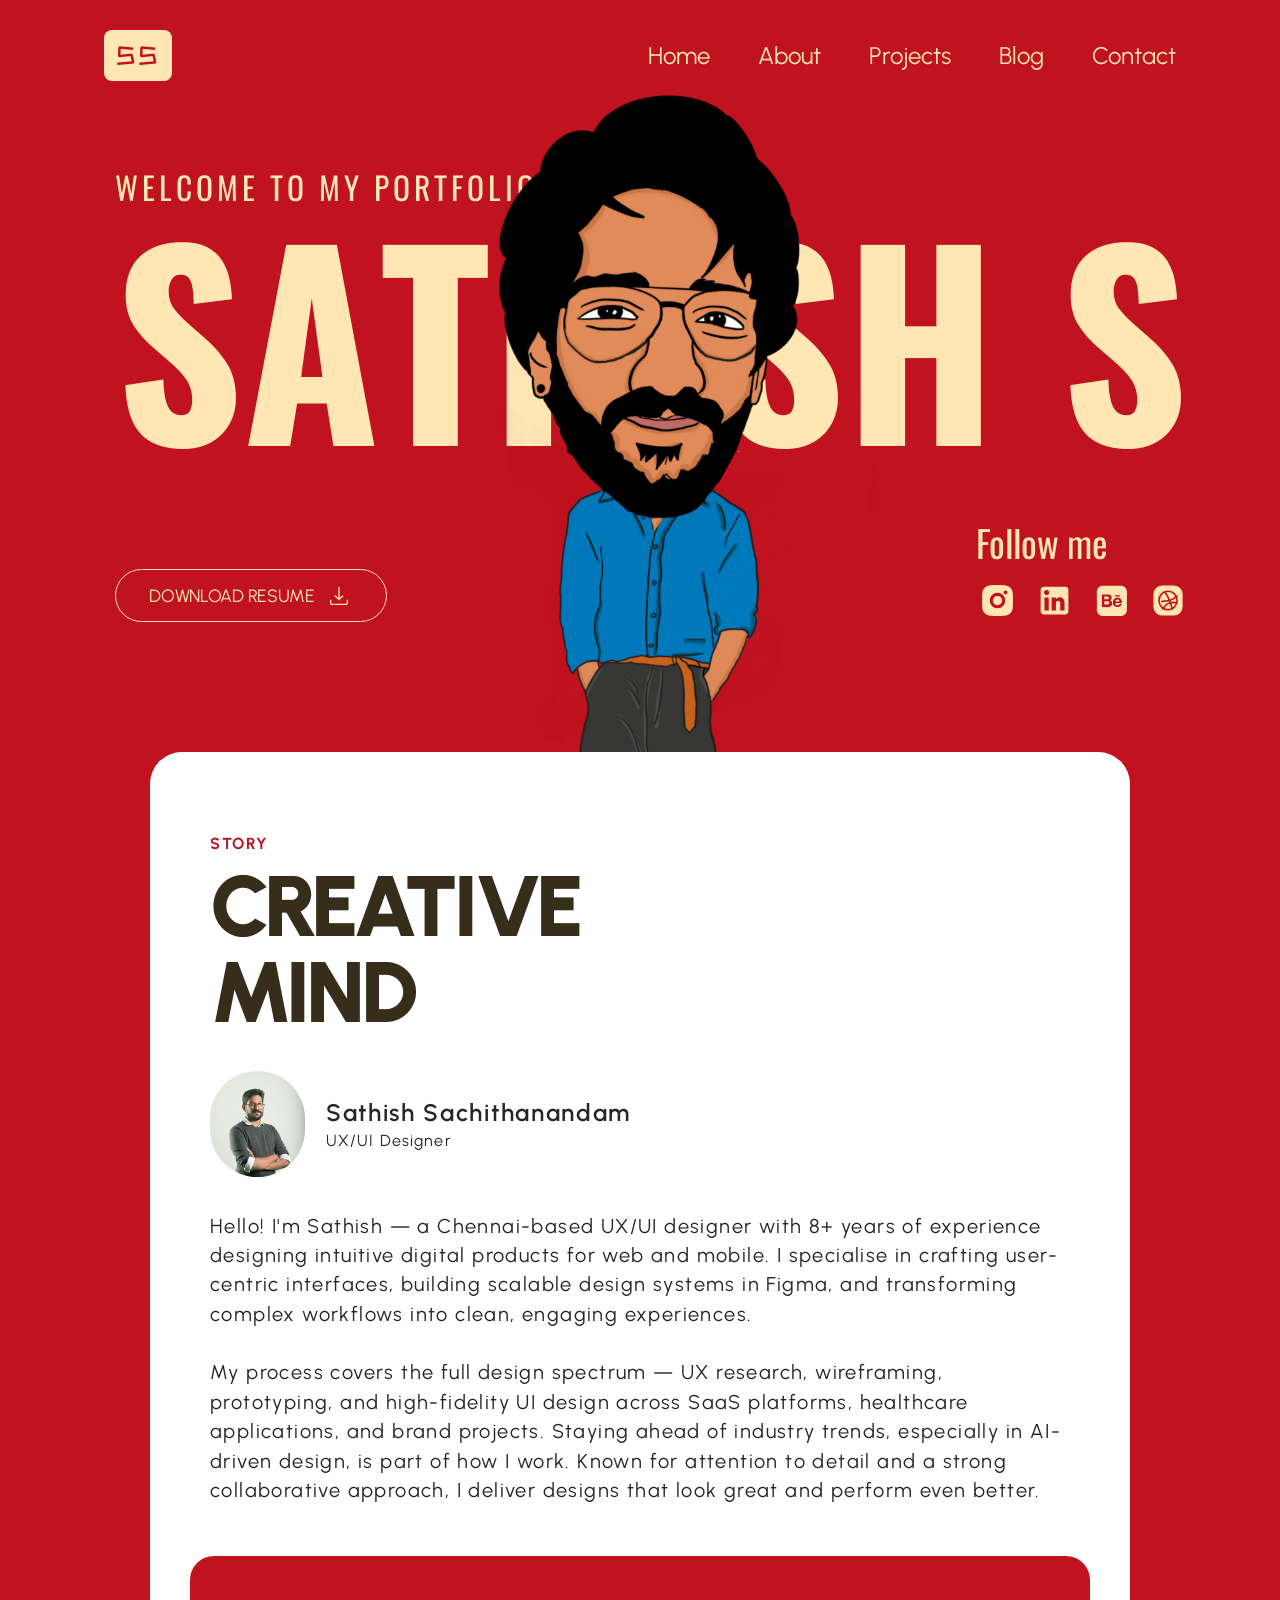
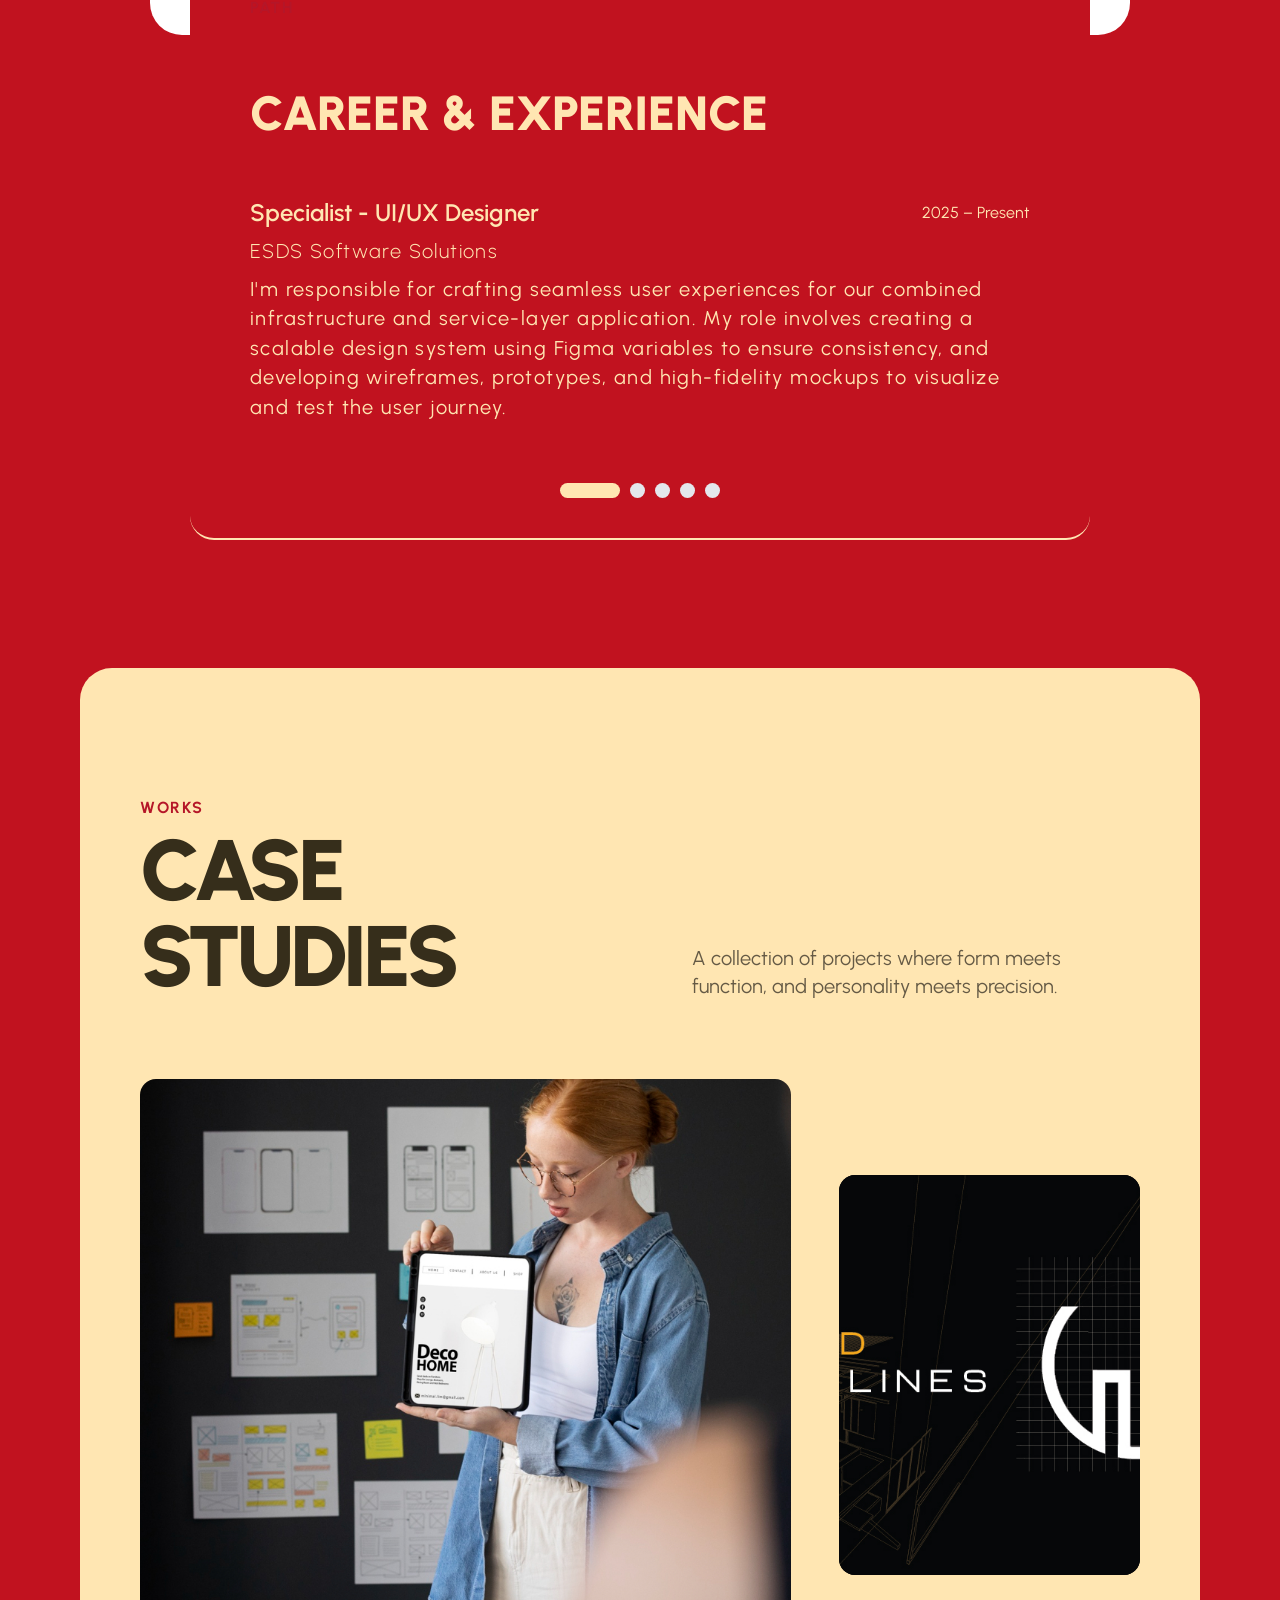
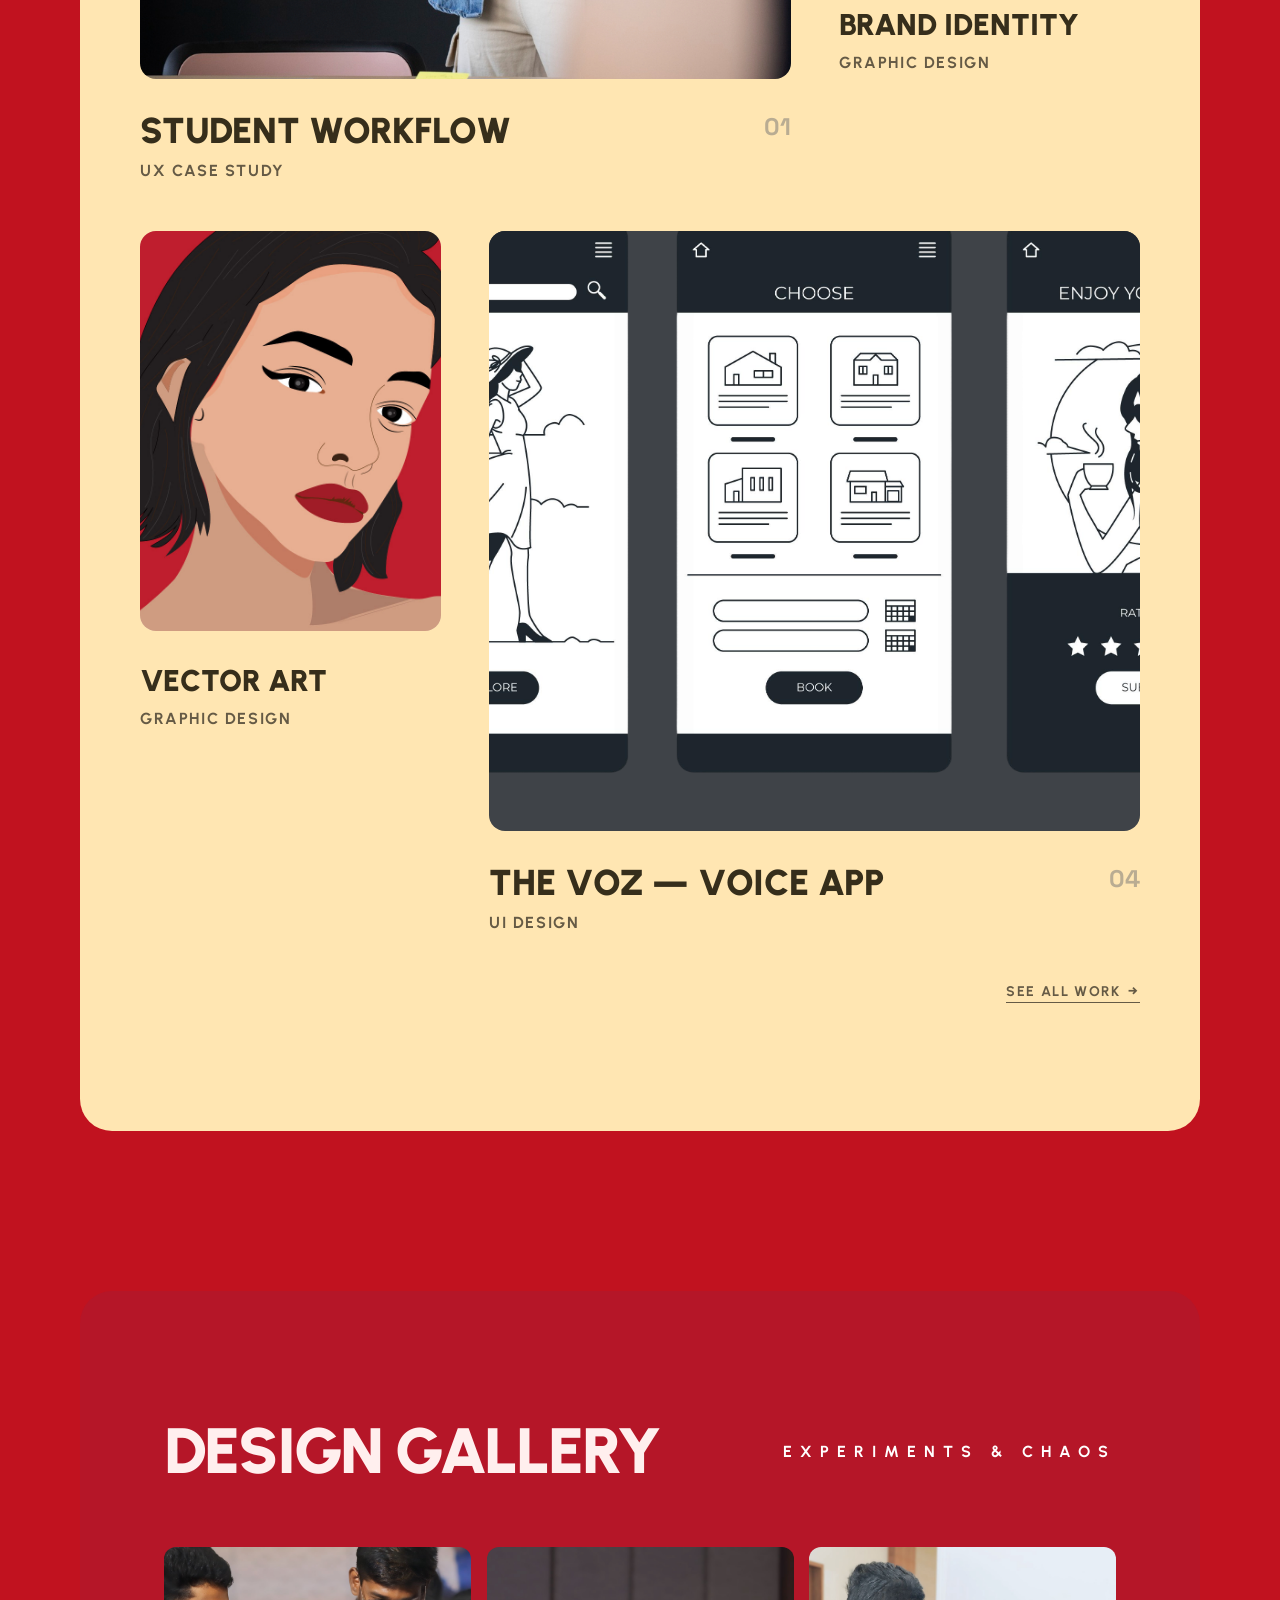
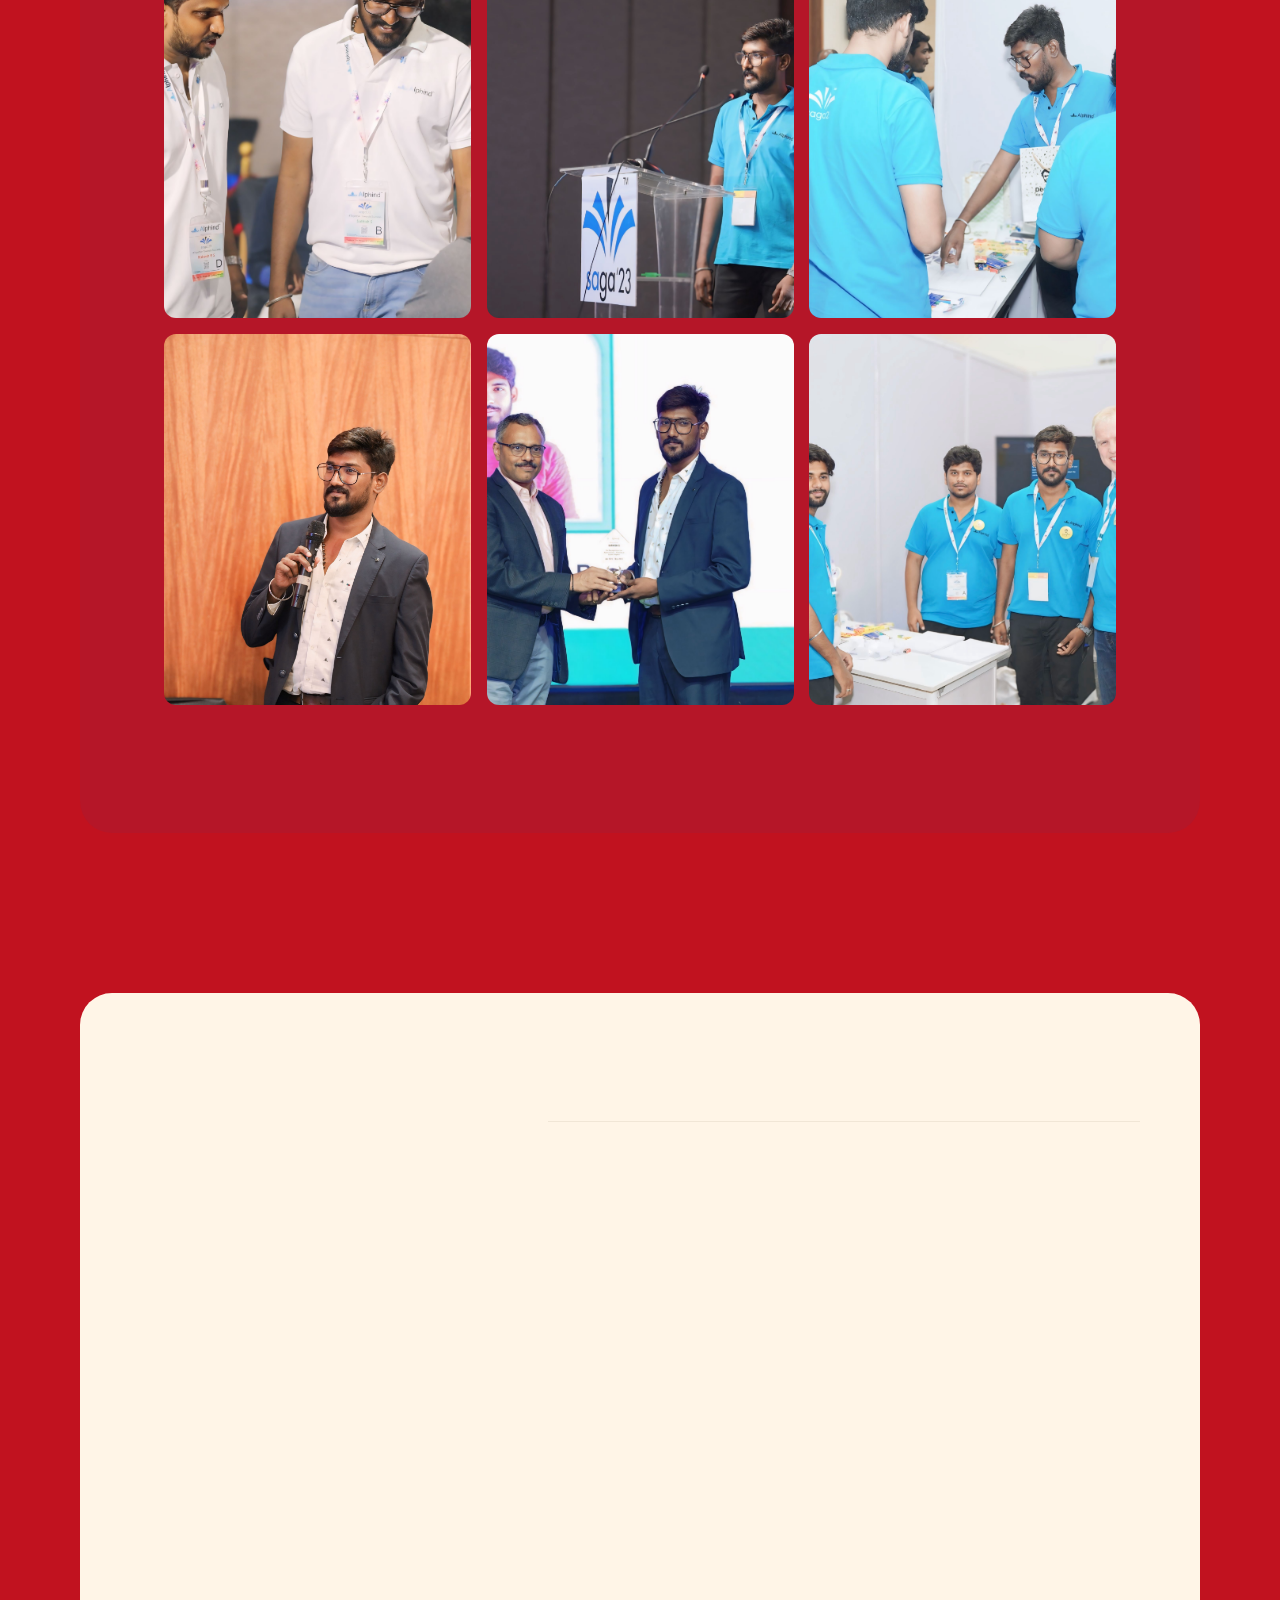
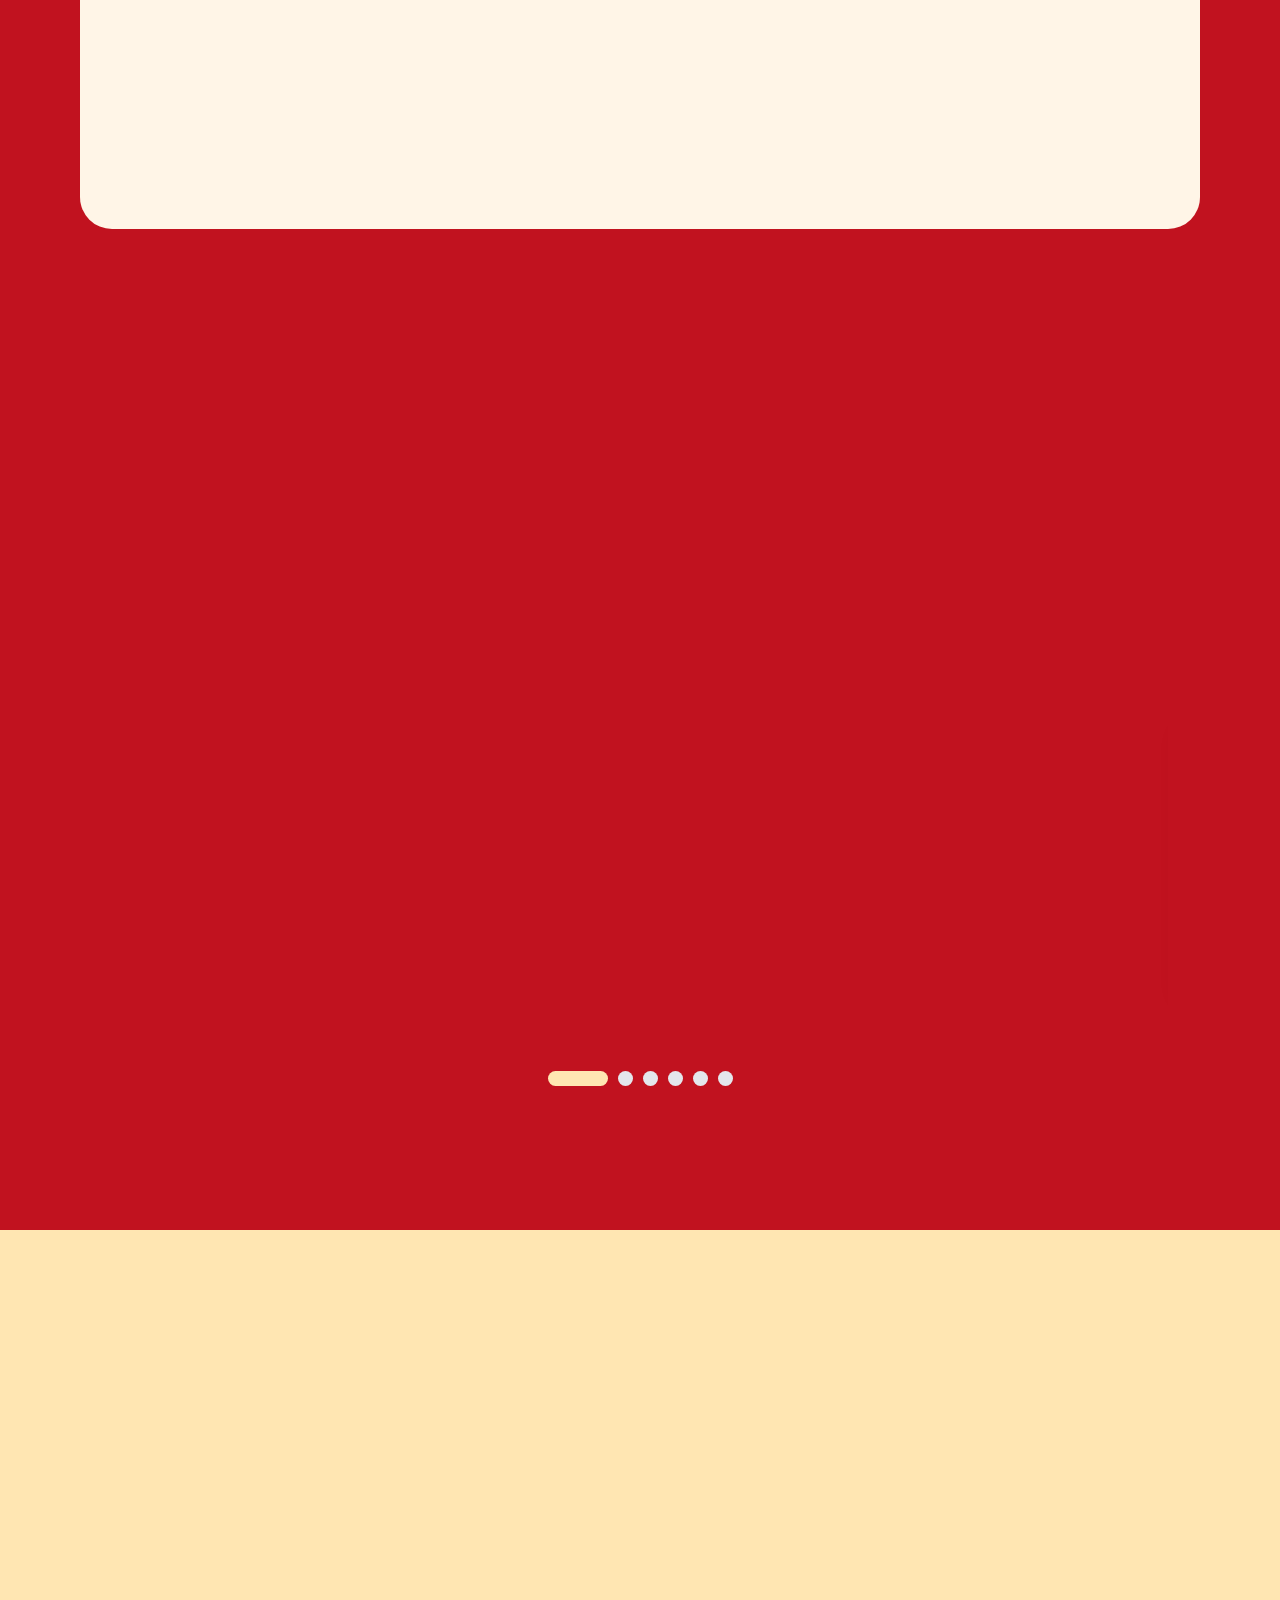
==== commit 1a03d9c7: "Fix favicon.ico link and add illustrated avatar to Person schema image array" ====
--- a/index.html
+++ b/index.html
@@ -8,6 +8,7 @@
   <meta name="author" content="Sathish Sachithanandam" />
   <meta name="keywords" content="Sathish Sachithanandam, Sathish S, AI Designer, AI-Driven Designer, AI UX Designer, UX Designer, UI Designer, Graphic Designer, Motion Designer, Motion Graphics, Animation Designer, Figma to Production, Design Systems, Visual Design, Brand Design, Figma, Adobe Creative Cloud, Framer, Webflow, Stitch, Claude AI, Photoshop, Illustrator, After Effects, UX Designer Chennai, UI Designer Chennai, Graphic Designer Chennai, Motion Designer Chennai, UX Designer Tamil Nadu, UX Designer India, UI Designer India, Graphic Designer India, Motion Designer India, AI Designer India, Portfolio, ESDS, uxbysathish" />
   <meta name="robots" content="index, follow" />
+  <meta property="og:locale" content="en_IN" />
   <!-- Open Graph -->
   <meta property="og:title" content="Sathish Sachithanandam — AI-Driven UX/UI, Graphic & Motion Designer" />
   <meta property="og:description" content="AI-Driven UX/UI Designer, Graphic Designer & Motion Designer with 8+ years crafting interfaces, design systems, animations and digital experiences. Designed in Figma. Coded with AI." />
@@ -22,6 +23,7 @@
   <meta name="twitter:description" content="AI-Driven UX/UI Designer, Graphic Designer & Motion Designer with 8+ years crafting interfaces, animations and digital experiences. Designed in Figma. Coded with AI." />
   <meta name="twitter:image" content="https://uxbysathish.com/assets/images/og-preview.png" />
   <meta name="twitter:site" content="@im_super18" />
+  <link rel="icon" href="/favicon.ico" sizes="any" />
   <link rel="icon" type="image/png" sizes="512x512" href="assets/images/favicon-avatar.png" />
   <link rel="icon" type="image/png" sizes="192x192" href="assets/images/favicon-avatar.png" />
   <link rel="icon" type="image/png" sizes="32x32" href="assets/images/favicon-avatar.png" />
@@ -33,29 +35,128 @@
   <!-- Flag JS so the headline can hide pre-split (no flash); falls back to visible if JS is off -->
   <script>document.documentElement.classList.add('js-anim');</script>
   <script type="application/ld+json">
-  {
-    "@context": "https://schema.org",
-    "@type": "Person",
-    "name": "Sathish Sachithanandam",
-    "alternateName": "Sathish S",
-    "jobTitle": "AI-Driven UX/UI Designer, Graphic Designer & Motion Designer",
-    "url": "https://uxbysathish.com",
-    "email": "sathishmmn93@gmail.com",
-    "description": "AI-Driven UX/UI Designer, Graphic Designer & Motion Designer with 8+ years crafting interfaces, design systems, and digital experiences using Figma, Adobe Creative Cloud, Framer, Webflow, Stitch and Claude AI.",
-    "knowsAbout": ["UX Design", "UI Design", "Graphic Design", "Motion Design", "Design Systems", "Figma", "Adobe Creative Cloud", "Framer", "Webflow", "Stitch", "Claude AI", "Prototyping", "Wireframing"],
-    "address": {
-      "@type": "PostalAddress",
-      "addressLocality": "Chennai",
-      "addressRegion": "Tamil Nadu",
-      "addressCountry": "India"
+  [
+    {
+      "@context": "https://schema.org",
+      "@type": "Person",
+      "name": "Sathish Sachithanandam",
+      "alternateName": "Sathish S",
+      "jobTitle": "AI-Driven UX/UI Designer, Graphic Designer & Motion Designer",
+      "url": "https://uxbysathish.com",
+      "email": "sathishmmn93@gmail.com",
+      "image": [
+        "https://uxbysathish.com/assets/images/profile-photo.jpg",
+        "https://uxbysathish.com/assets/images/favicon-avatar.png"
+      ],
+      "description": "AI-Driven UX/UI Designer, Graphic Designer & Motion Designer with 8+ years crafting interfaces, design systems, and digital experiences using Figma, Adobe Creative Cloud, Framer, Webflow, Stitch and Claude AI.",
+      "knowsAbout": ["UX Design", "UI Design", "Graphic Design", "Motion Design", "Design Systems", "Figma", "Adobe Creative Cloud", "Framer", "Webflow", "Stitch", "Claude AI", "Prototyping", "Wireframing", "Brand Identity", "User Research"],
+      "address": {
+        "@type": "PostalAddress",
+        "addressLocality": "Chennai",
+        "addressRegion": "Tamil Nadu",
+        "addressCountry": "India"
+      },
+      "worksFor": {
+        "@type": "Organization",
+        "name": "ESDS Software Solutions",
+        "url": "https://www.esds.co.in"
+      },
+      "hasOccupation": {
+        "@type": "Occupation",
+        "name": "UX/UI Designer",
+        "occupationLocation": {
+          "@type": "City",
+          "name": "Chennai"
+        },
+        "estimatedSalary": [],
+        "experienceRequirements": "8+ years"
+      },
+      "sameAs": [
+        "https://uxbysathish.com",
+        "https://www.linkedin.com/in/sathishsachithanandam",
+        "https://www.behance.net/sathishsachida",
+        "https://dribbble.com/Sathish0818",
+        "https://www.instagram.com/im_super18/",
+        "https://medium.com/@sathishmmn93"
+      ]
     },
-    "sameAs": [
-      "https://uxbysathish.com",
-      "https://www.behance.net/sathishsachida",
-      "https://dribbble.com/Sathish0818",
-      "https://www.linkedin.com/in/sathishsachithanandam"
-    ]
-  }
+    {
+      "@context": "https://schema.org",
+      "@type": "WebSite",
+      "name": "Sathish Sachithanandam — UX/UI Designer Portfolio",
+      "url": "https://uxbysathish.com",
+      "description": "Portfolio of Sathish Sachithanandam, AI-Driven UX/UI Designer based in Chennai, India.",
+      "author": {
+        "@type": "Person",
+        "name": "Sathish Sachithanandam"
+      },
+      "potentialAction": {
+        "@type": "SearchAction",
+        "target": "https://uxbysathish.com/?q={search_term_string}",
+        "query-input": "required name=search_term_string"
+      }
+    },
+    {
+      "@context": "https://schema.org",
+      "@type": "ItemList",
+      "name": "UX/UI Design Case Studies by Sathish Sachithanandam",
+      "itemListElement": [
+        {
+          "@type": "ListItem",
+          "position": 1,
+          "name": "Student Workflow Management App",
+          "url": "https://www.behance.net/gallery/137708693/Student-Work-Flow-Management",
+          "description": "UX case study — dashboard UI design for student workflow management"
+        },
+        {
+          "@type": "ListItem",
+          "position": 2,
+          "name": "Vaulta Brand Identity & Guidelines",
+          "url": "https://www.behance.net/gallery/219593523/VAULTA-Brand-Guidelines",
+          "description": "Brand identity and graphic design for Vaulta"
+        },
+        {
+          "@type": "ListItem",
+          "position": 3,
+          "name": "Pencil Sketch to Digital Art",
+          "url": "https://www.behance.net/gallery/128060379/Pencil-Sketch-To-Digital-Art",
+          "description": "Digital illustration — pencil sketch to vector art"
+        },
+        {
+          "@type": "ListItem",
+          "position": 4,
+          "name": "The Voz — Voice Sharing App UI",
+          "url": "https://www.behance.net/gallery/144832357/The-Voz-Voice-Sharing-App",
+          "description": "UI design for The Voz voice sharing mobile application"
+        }
+      ]
+    },
+    {
+      "@context": "https://schema.org",
+      "@type": "ItemList",
+      "name": "Design Articles by Sathish Sachithanandam",
+      "itemListElement": [
+        {
+          "@type": "ListItem",
+          "position": 1,
+          "name": "Strategic Cross-Selling: Boosting AOV Through Smart UX/UI",
+          "url": "https://medium.com/@sathishmmn93/strategic-cross-selling-boosting-average-order-value-aov-through-smart-ux-ui-6036350fc4e5"
+        },
+        {
+          "@type": "ListItem",
+          "position": 2,
+          "name": "Hick's Law: Choosing a Coffee Order",
+          "url": "https://medium.com/@sathishmmn93/hicks-law-choosing-a-coffee-order-3230cc612fb3"
+        },
+        {
+          "@type": "ListItem",
+          "position": 3,
+          "name": "UX Laws: Principles for Creating User-Friendly Designs",
+          "url": "https://medium.com/@sathishmmn93/ux-laws-principles-for-creating-user-friendly-designs-31c10e89bdac"
+        }
+      ]
+    }
+  ]
   </script>
 </head>
 <body>
@@ -289,14 +390,14 @@
       </div>
       <div class="gallery-grid">
         <div class="gallery-row">
-          <div class="gallery-img-wrap"><img src="assets/images/chaos-1.jpg" alt="Digital experiment 1" loading="lazy" /></div>
-          <div class="gallery-img-wrap"><img src="assets/images/chaos-2.jpg" alt="Digital experiment 2" loading="lazy" /></div>
-          <div class="gallery-img-wrap"><img src="assets/images/chaos-3.jpg" alt="Digital experiment 3" loading="lazy" /></div>
+          <div class="gallery-img-wrap"><img src="assets/images/chaos-1.jpg" alt="UI design experiment by Sathish Sachithanandam — graphic design exploration" loading="lazy" /></div>
+          <div class="gallery-img-wrap"><img src="assets/images/chaos-2.jpg" alt="Motion design concept by Sathish S — visual design experiment" loading="lazy" /></div>
+          <div class="gallery-img-wrap"><img src="assets/images/chaos-3.jpg" alt="Creative graphic design work by Sathish Sachithanandam — digital art" loading="lazy" /></div>
         </div>
         <div class="gallery-row">
-          <div class="gallery-img-wrap"><img src="assets/images/chaos-4.jpg" alt="Digital experiment 4" loading="lazy" /></div>
-          <div class="gallery-img-wrap"><img src="assets/images/chaos-5.jpg" alt="Digital experiment 5" loading="lazy" /></div>
-          <div class="gallery-img-wrap"><img src="assets/images/chaos-6.jpg" alt="Digital experiment 6" loading="lazy" /></div>
+          <div class="gallery-img-wrap"><img src="assets/images/chaos-4.jpg" alt="UX/UI design exploration by Sathish S — interface design concept" loading="lazy" /></div>
+          <div class="gallery-img-wrap"><img src="assets/images/chaos-5.jpg" alt="Brand design experiment by Sathish Sachithanandam — visual identity" loading="lazy" /></div>
+          <div class="gallery-img-wrap"><img src="assets/images/chaos-6.jpg" alt="Digital illustration and motion design by Sathish S — creative experiment" loading="lazy" /></div>
         </div>
       </div>
     </div>
@@ -324,7 +425,7 @@
         <a class="blog-item" href="https://medium.com/@sathishmmn93/hicks-law-choosing-a-coffee-order-3230cc612fb3" target="_blank" rel="noopener noreferrer">
           <div class="blog-item-left">
             <div class="blog-date">FEB 11, 2025</div>
-            <h3 class="blog-item-title">Hick’s Law: Choosing a Coffee Order</h3>
+            <h3 class="blog-item-title">Hick's Law: Choosing a Coffee Order</h3>
           </div>
           <img src="assets/images/icon-arrow-right.svg" alt="" width="24" height="24" class="blog-arrow" />
         </a>
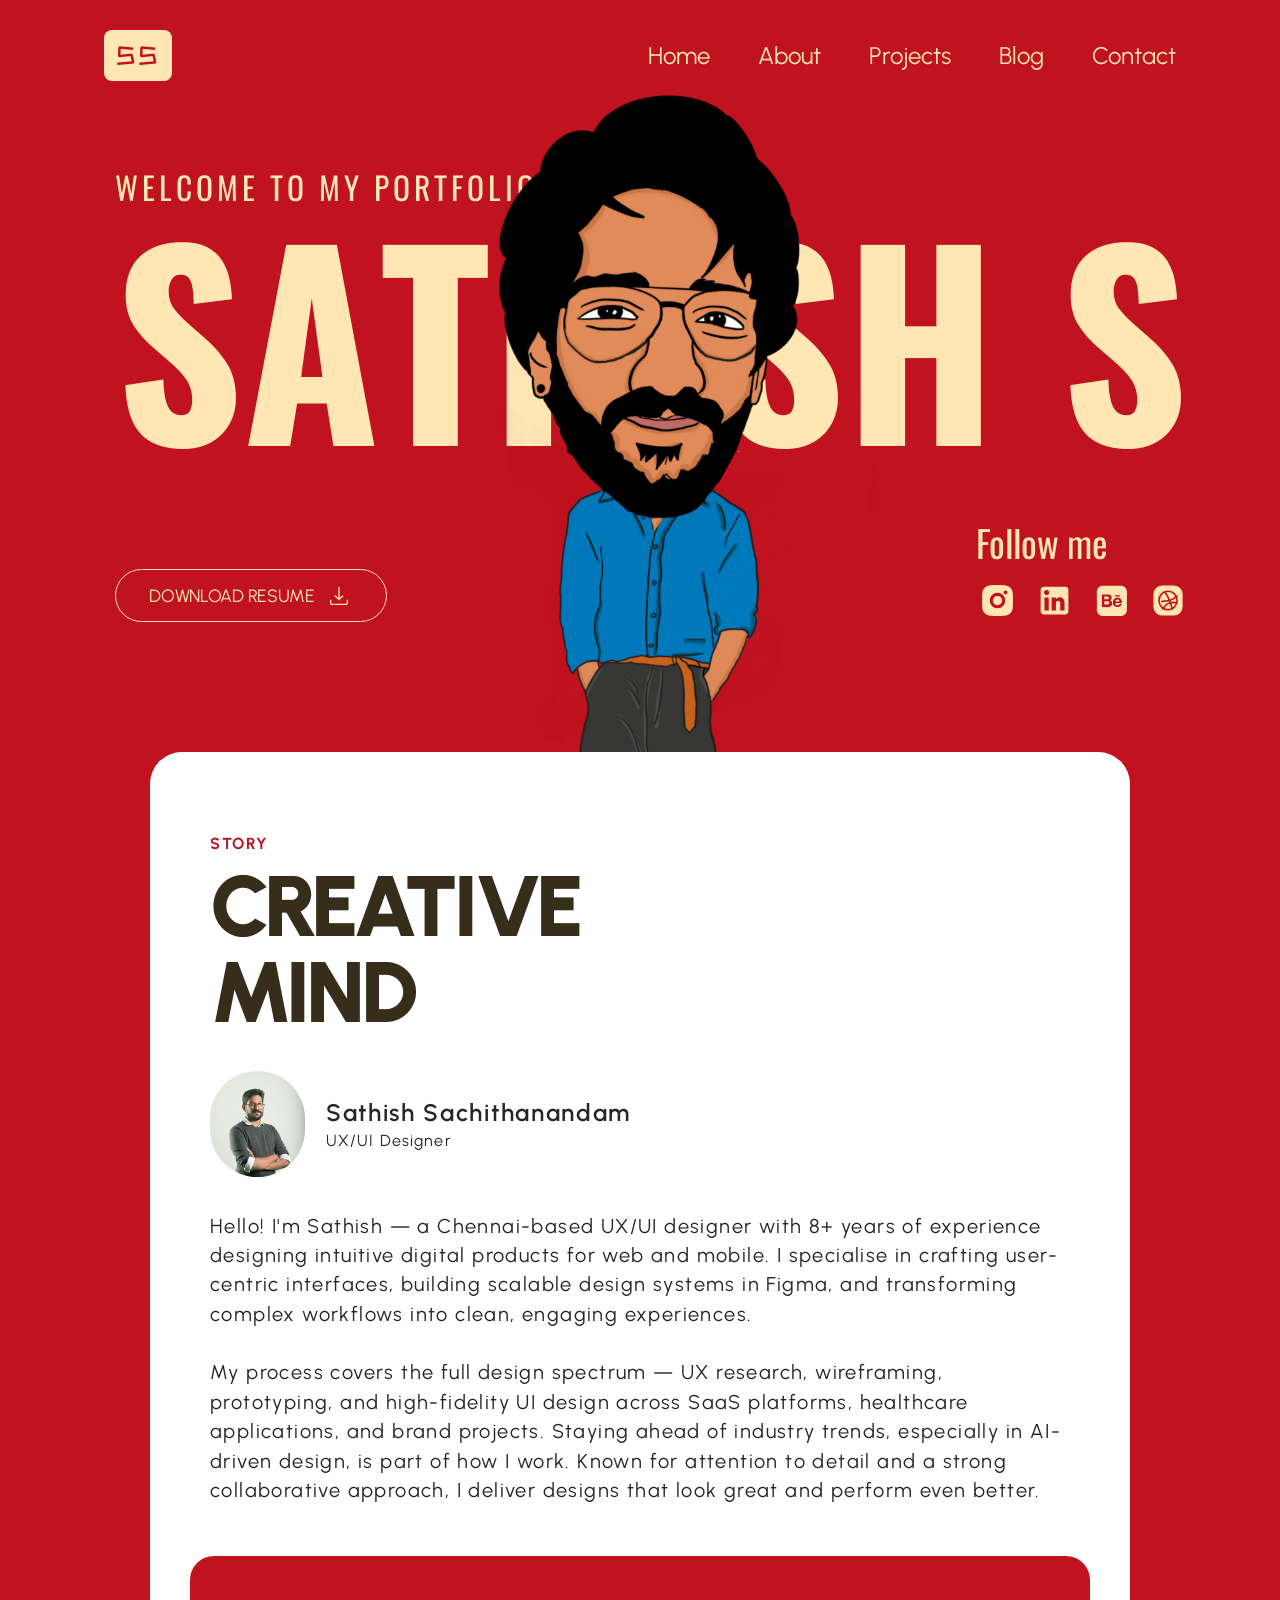
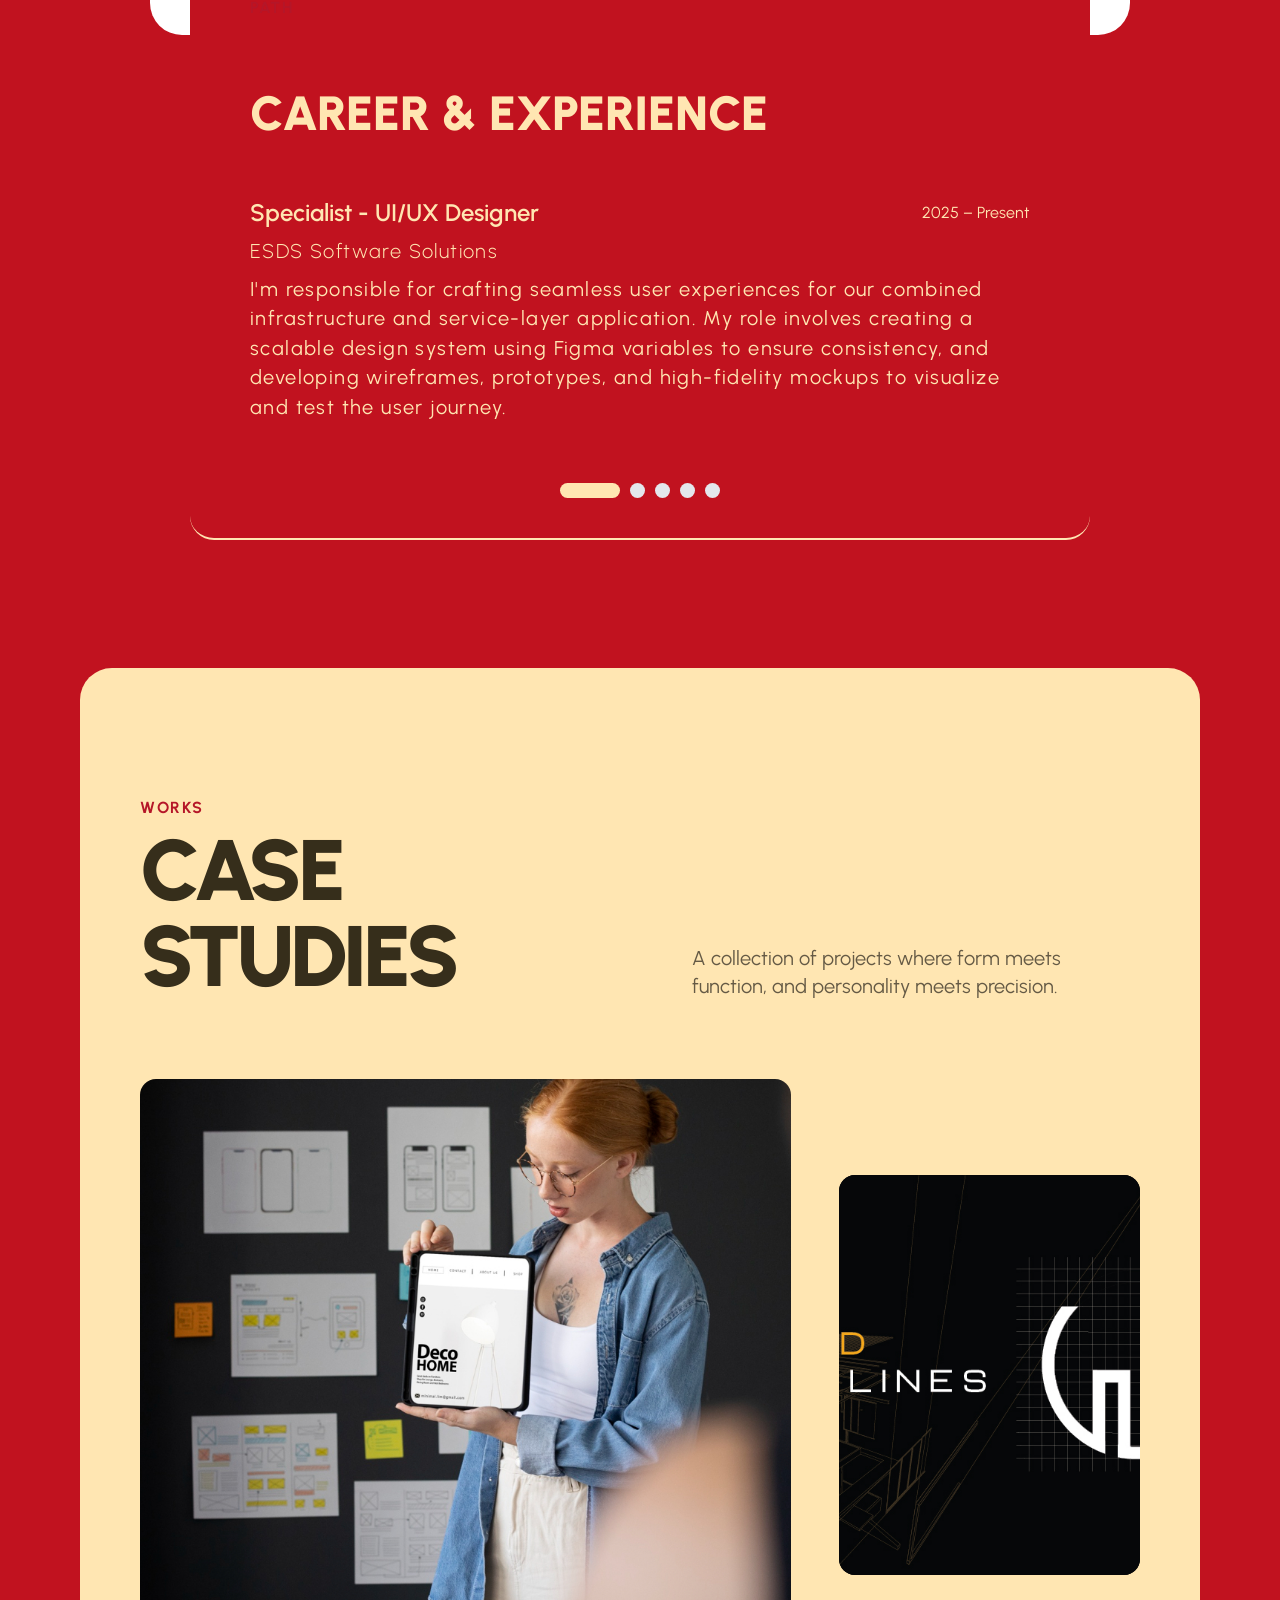
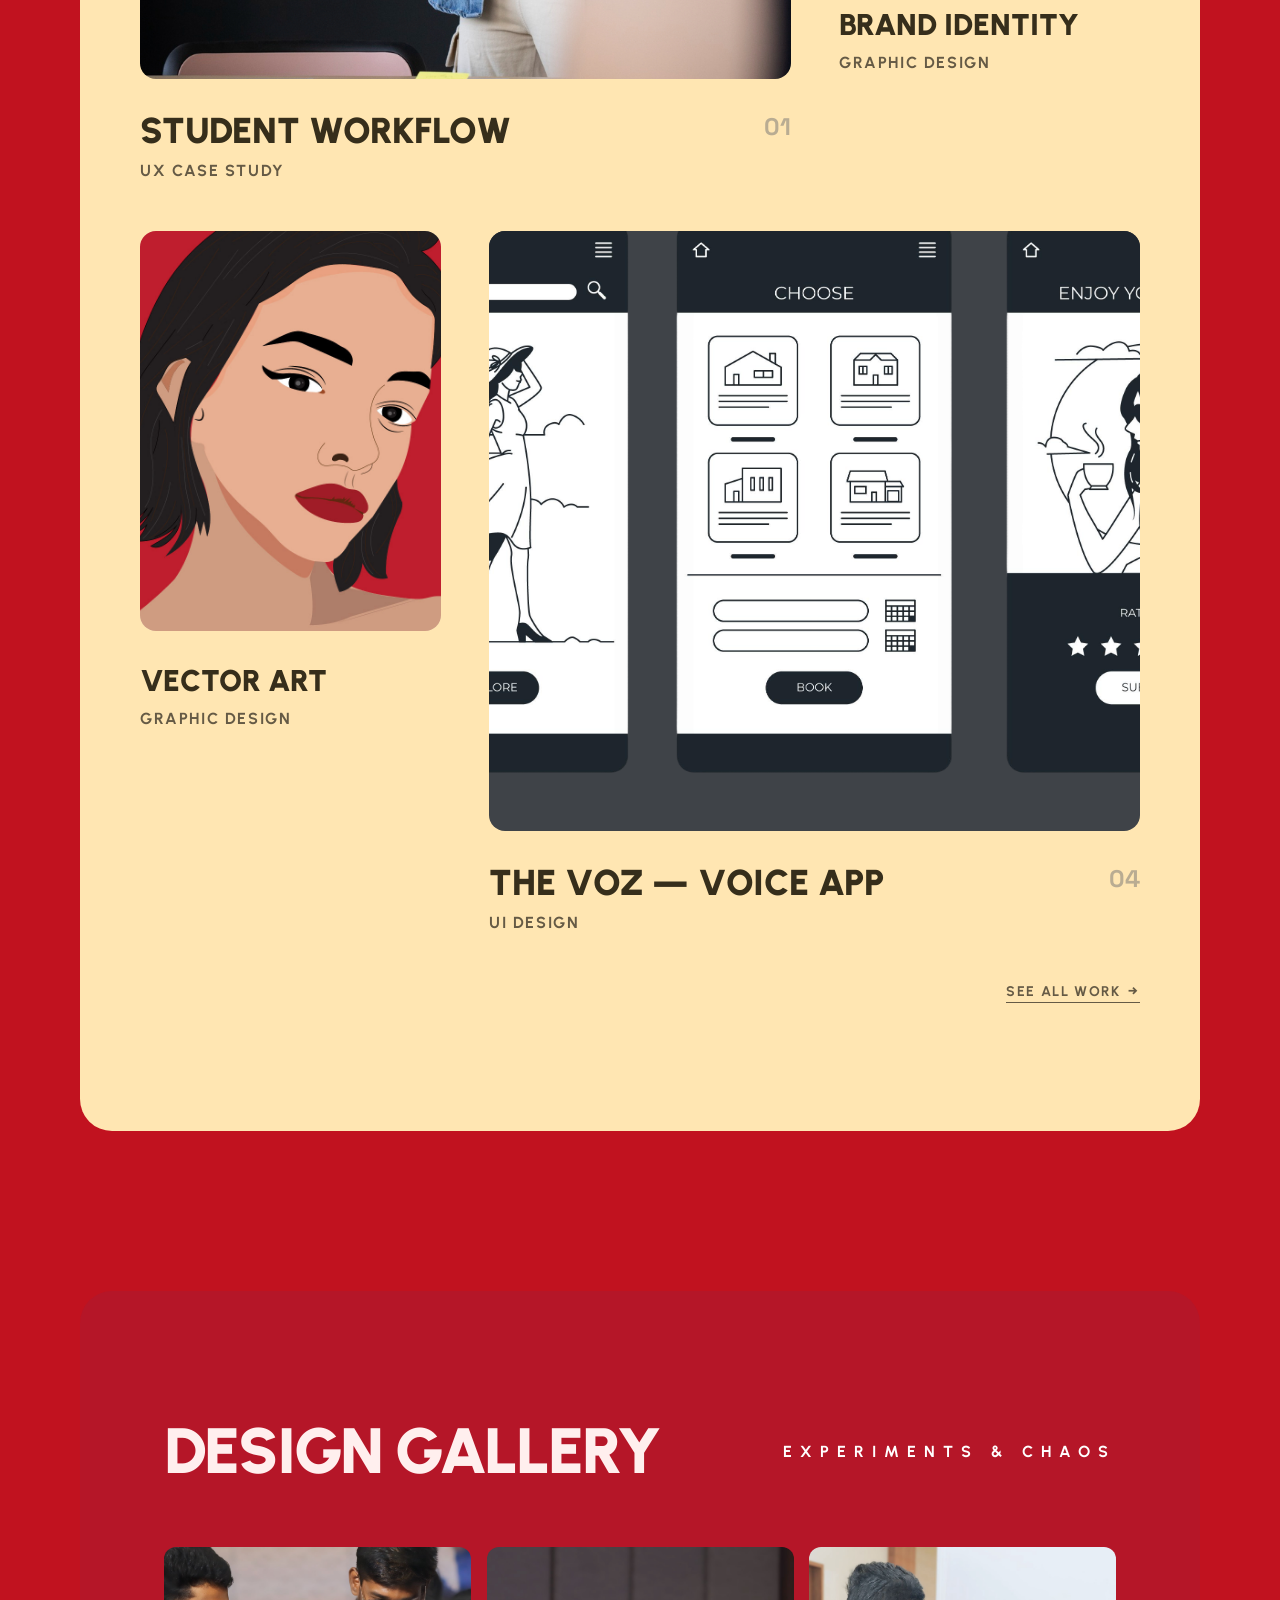
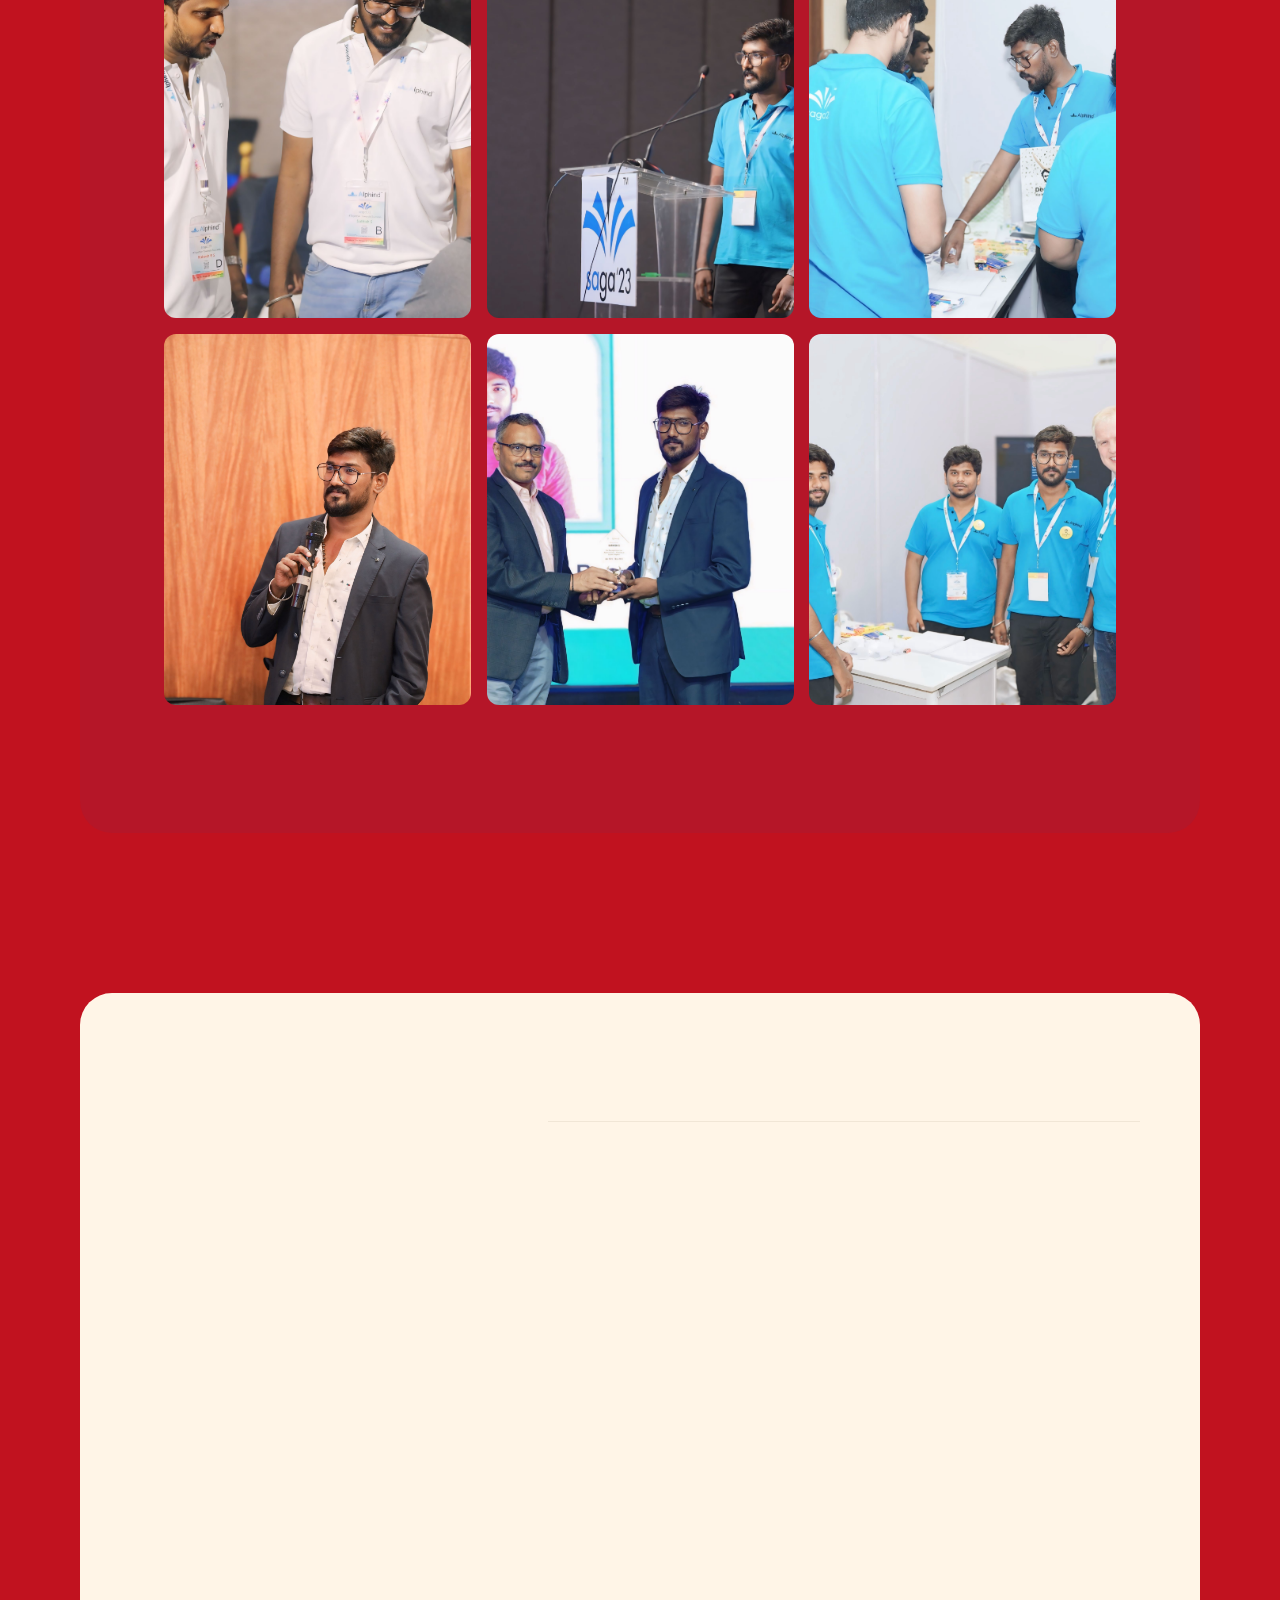
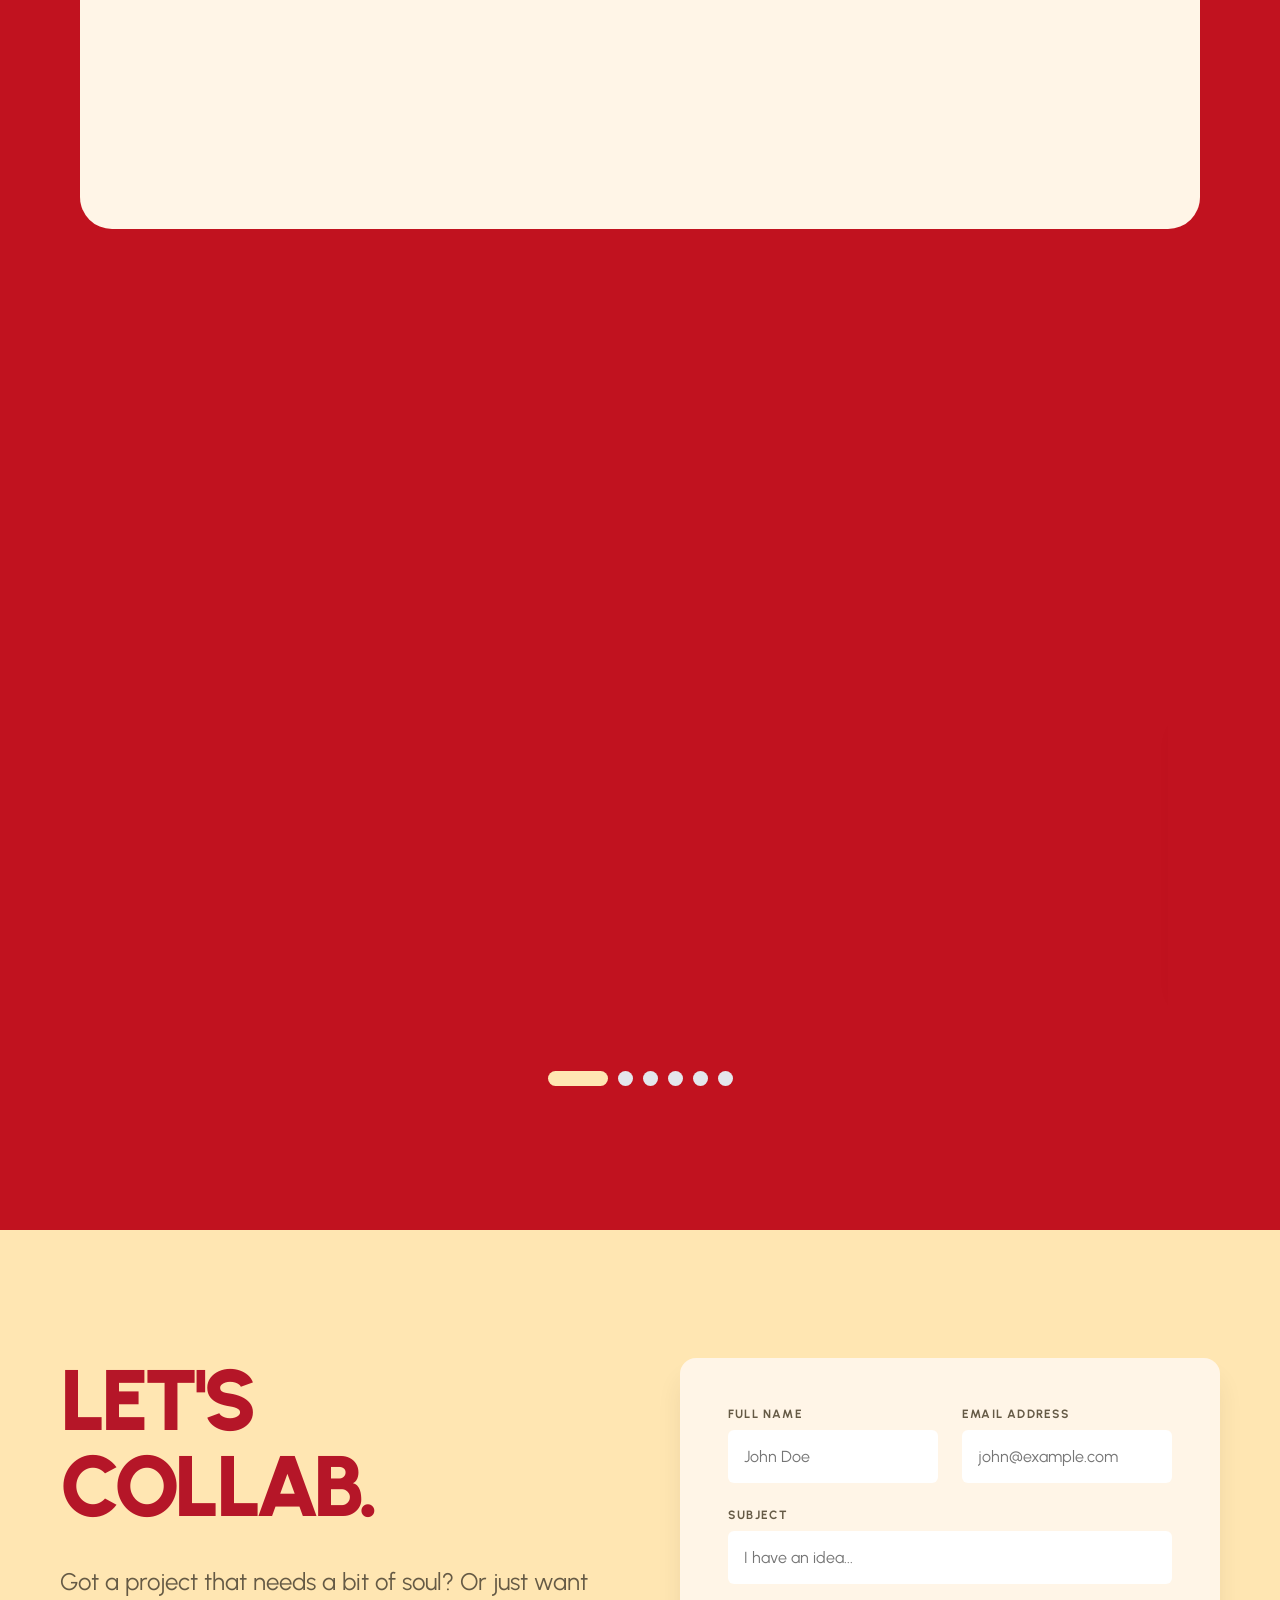
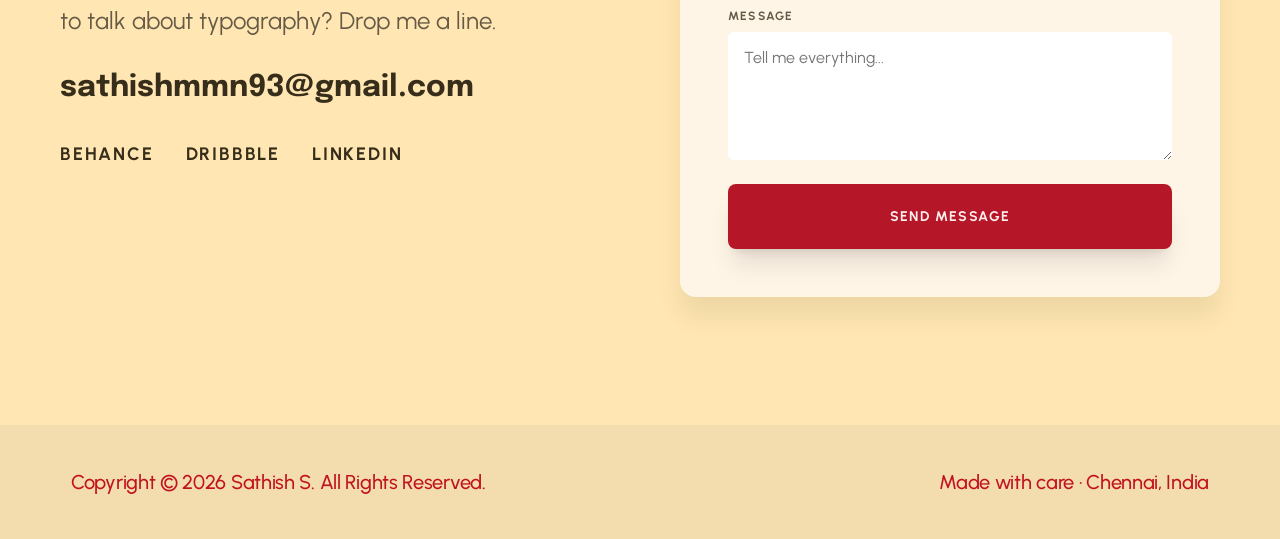
==== commit 4016aded: "Add Microsoft Clarity tracking snippet" ====
--- a/index.html
+++ b/index.html
@@ -34,6 +34,14 @@
   <link rel="stylesheet" href="style.css?v=115" />
   <!-- Flag JS so the headline can hide pre-split (no flash); falls back to visible if JS is off -->
   <script>document.documentElement.classList.add('js-anim');</script>
+  <!-- Microsoft Clarity -->
+  <script type="text/javascript">
+      (function(c,l,a,r,i,t,y){
+          c[a]=c[a]||function(){(c[a].q=c[a].q||[]).push(arguments)};
+          t=l.createElement(r);t.async=1;t.src="https://www.clarity.ms/tag/"+i;
+          y=l.getElementsByTagName(r)[0];y.parentNode.insertBefore(t,y);
+      })(window, document, "clarity", "script", "xpxjy56sfj");
+  </script>
   <script type="application/ld+json">
   [
     {
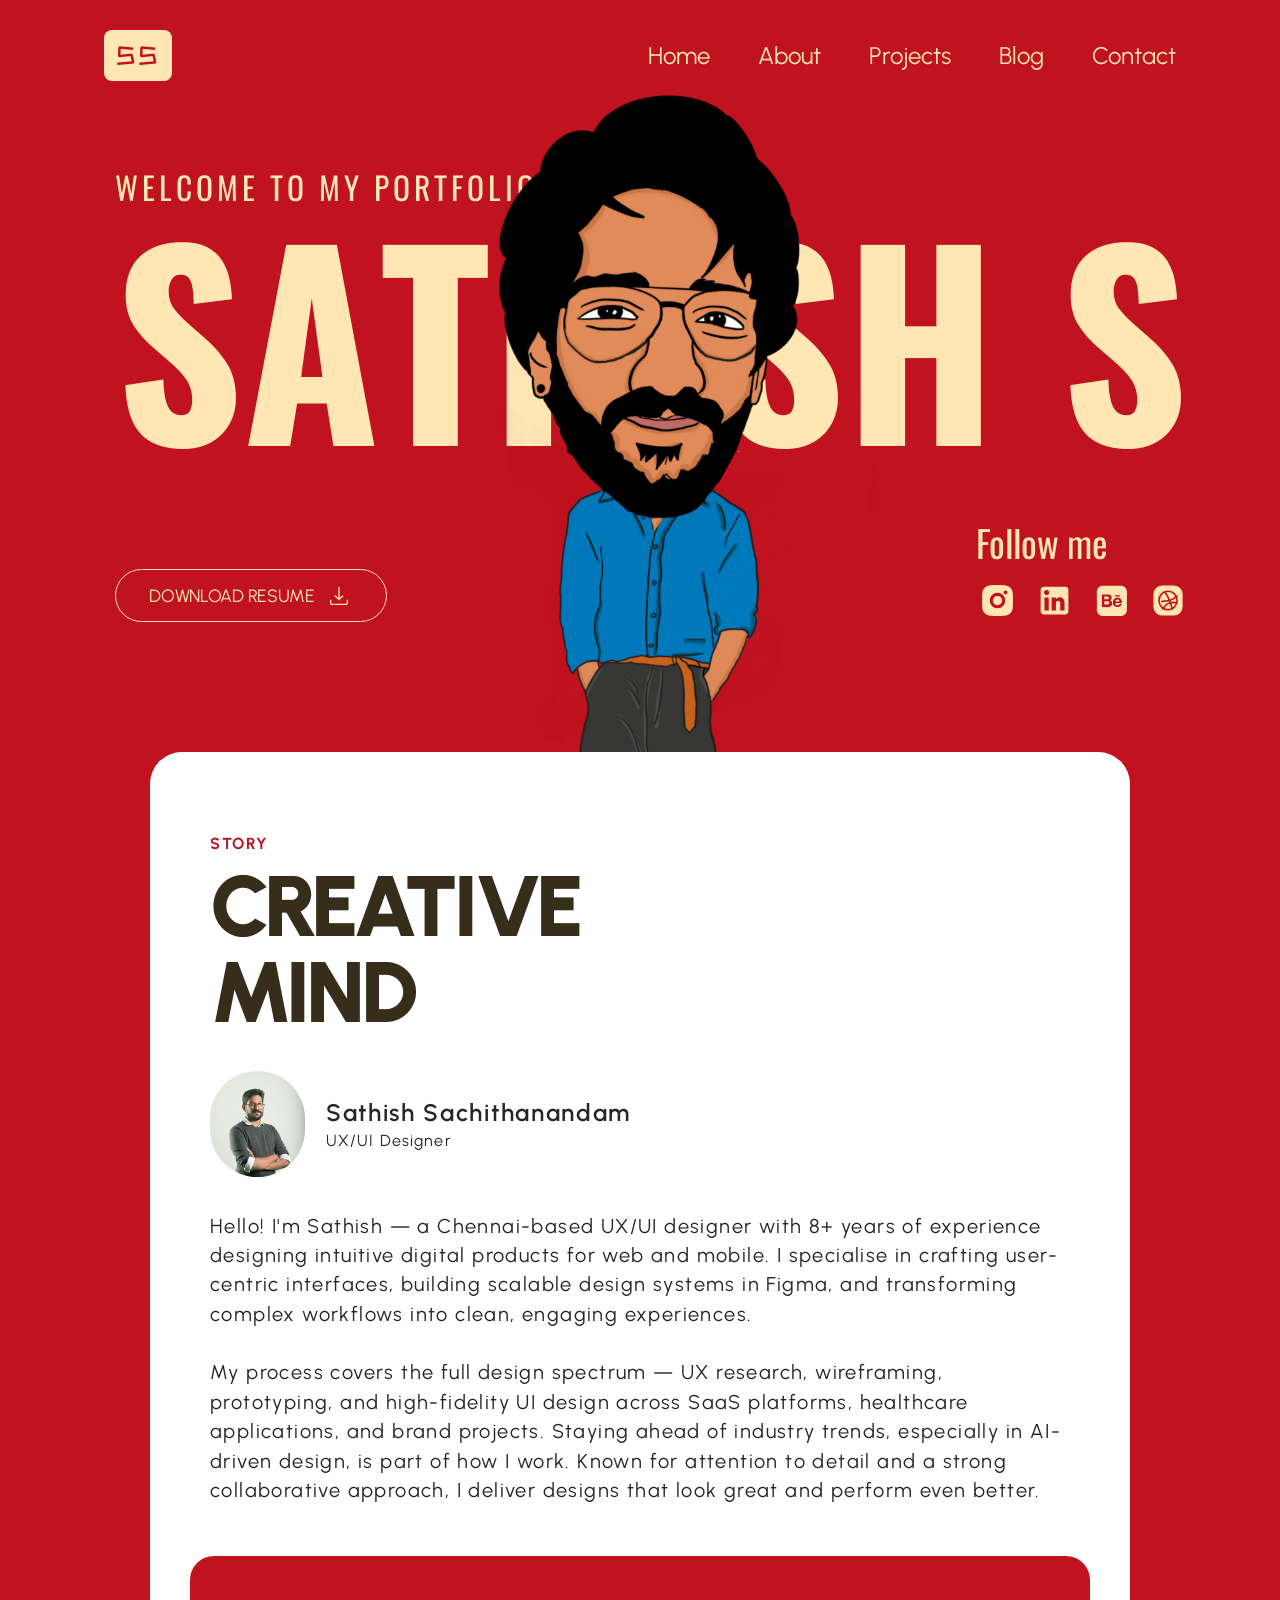
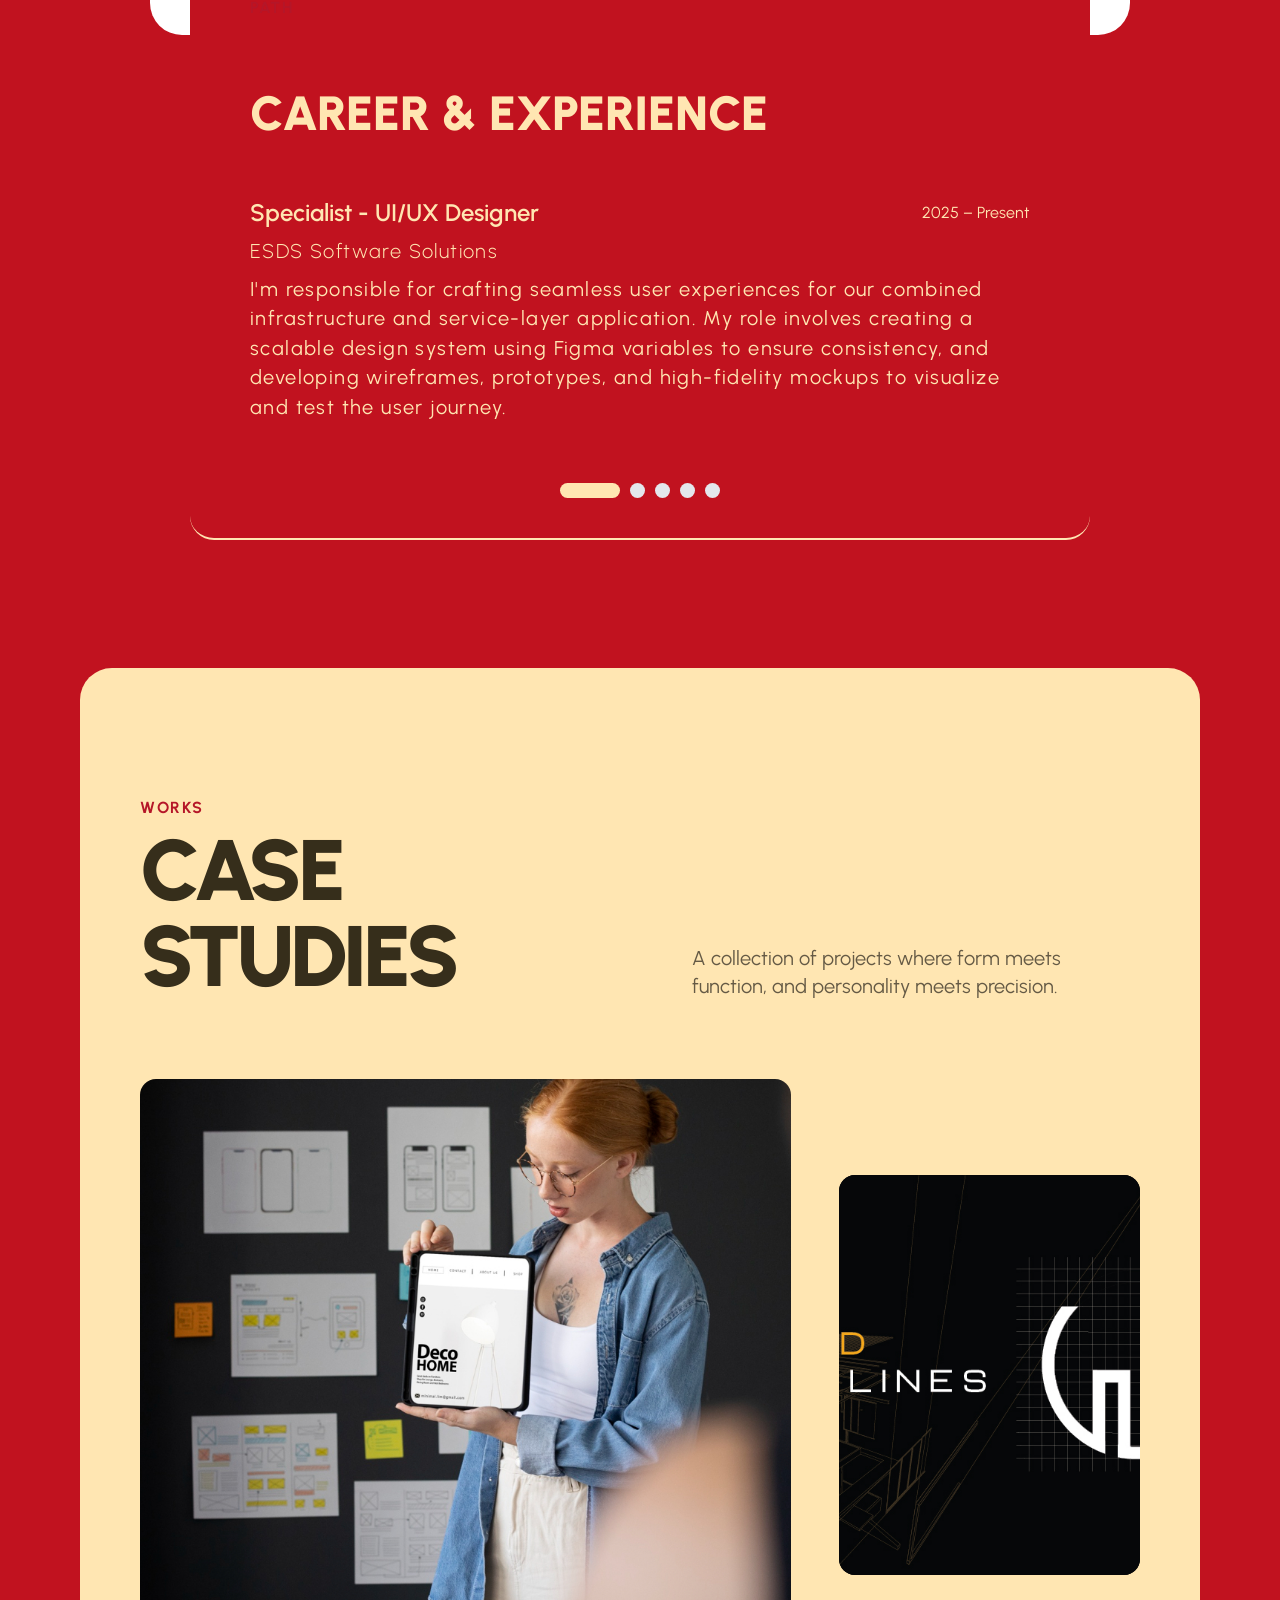
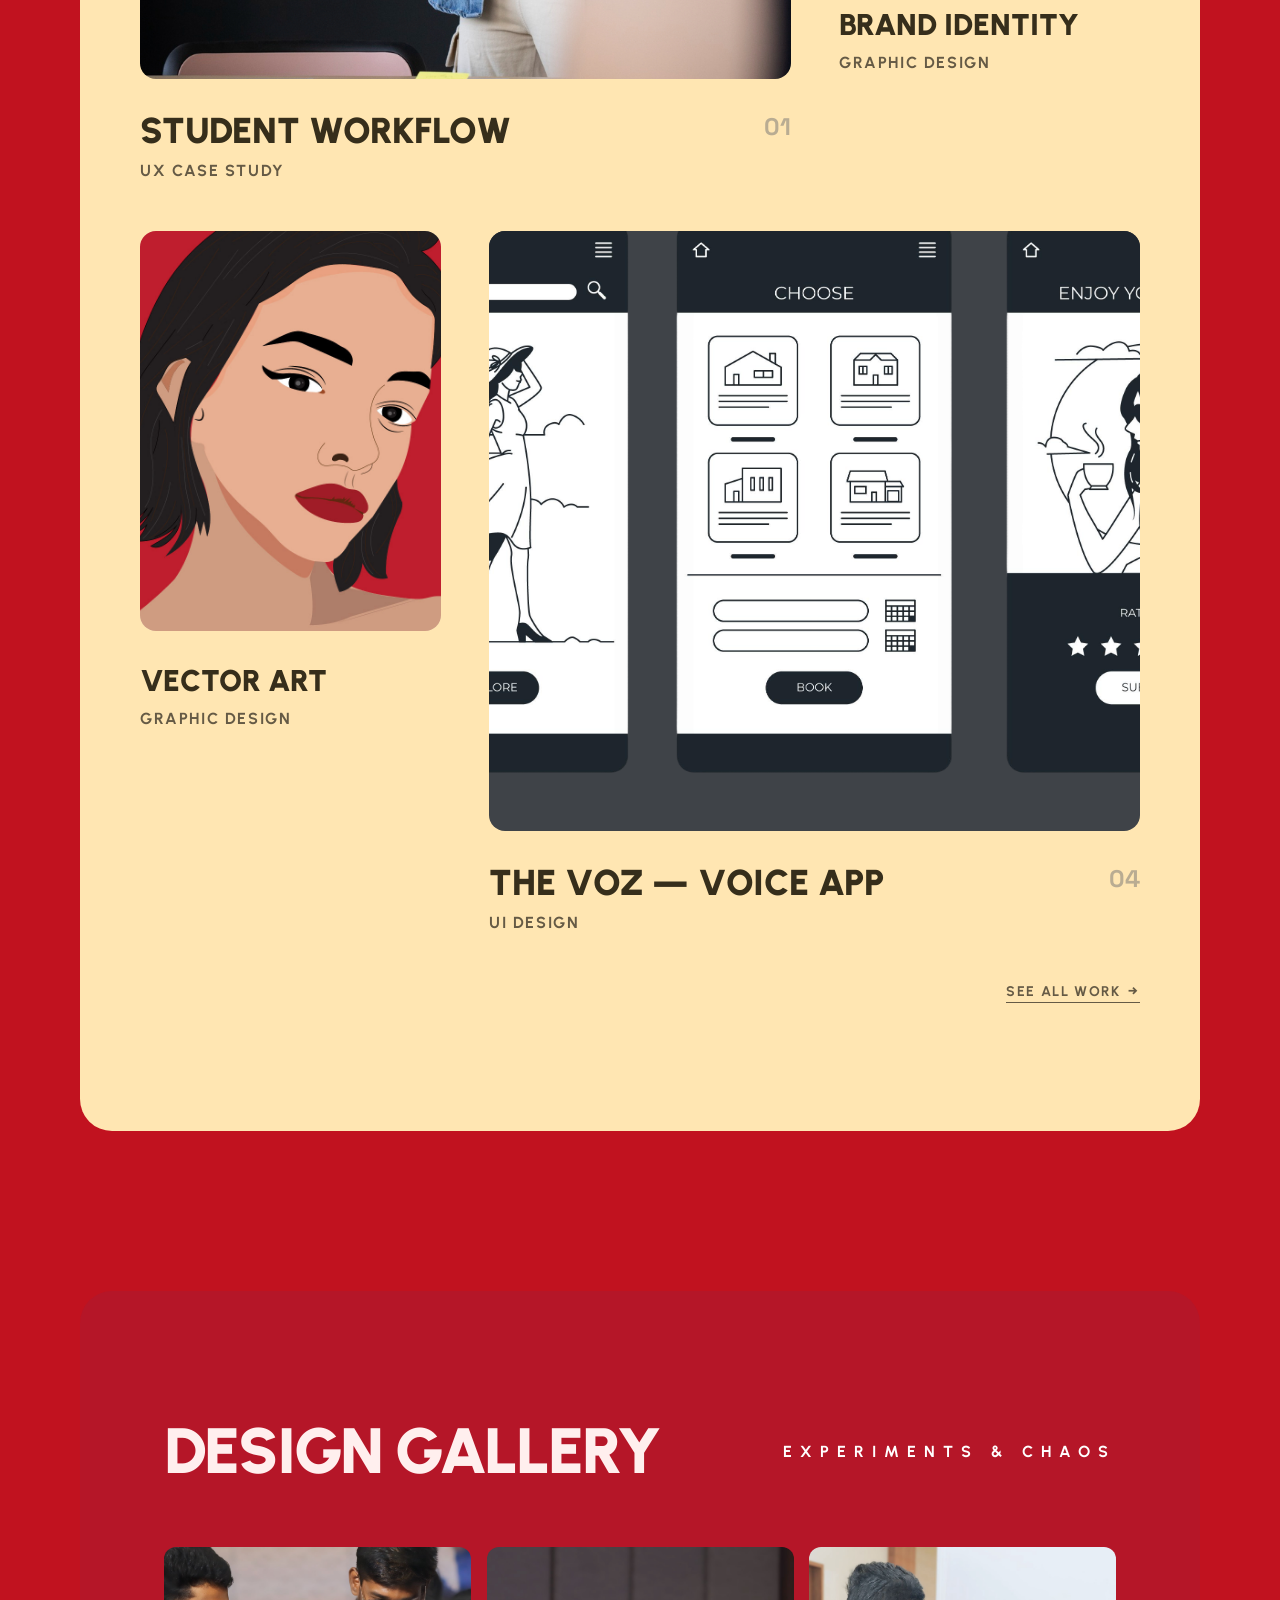
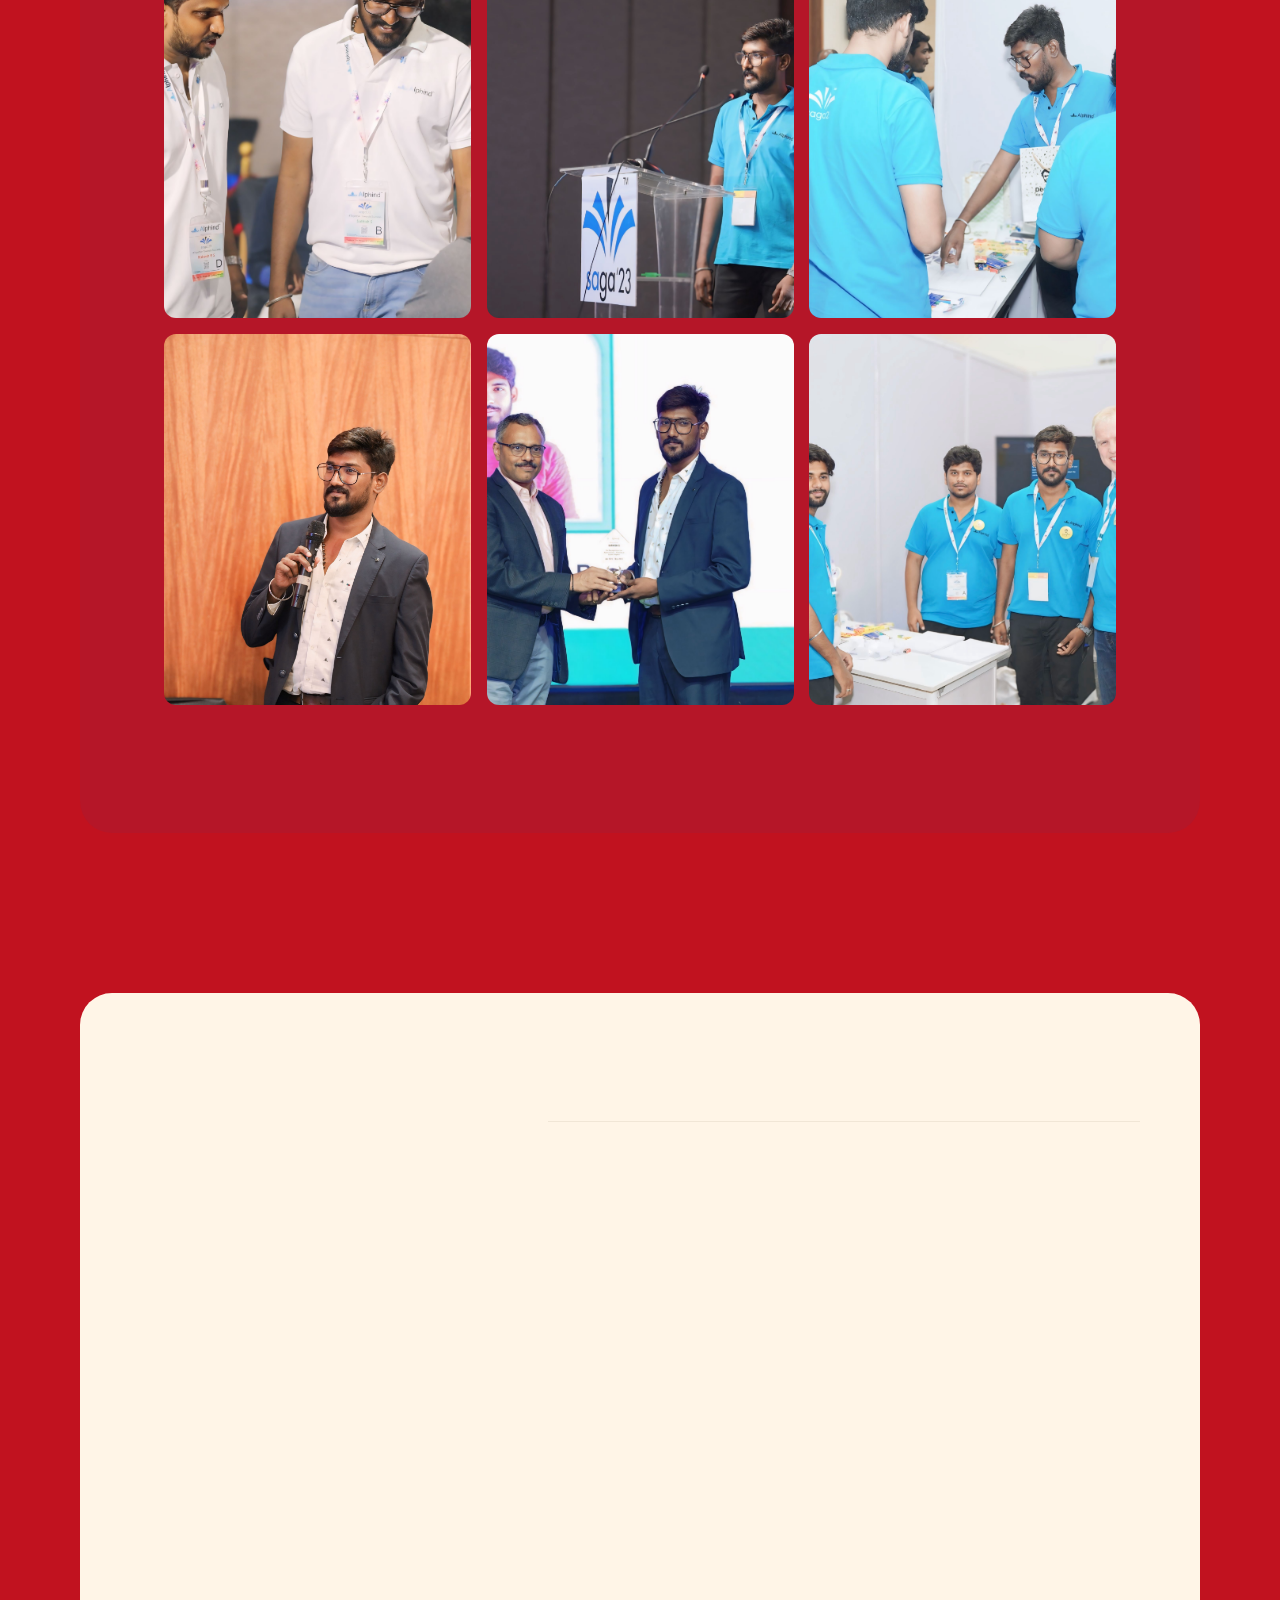
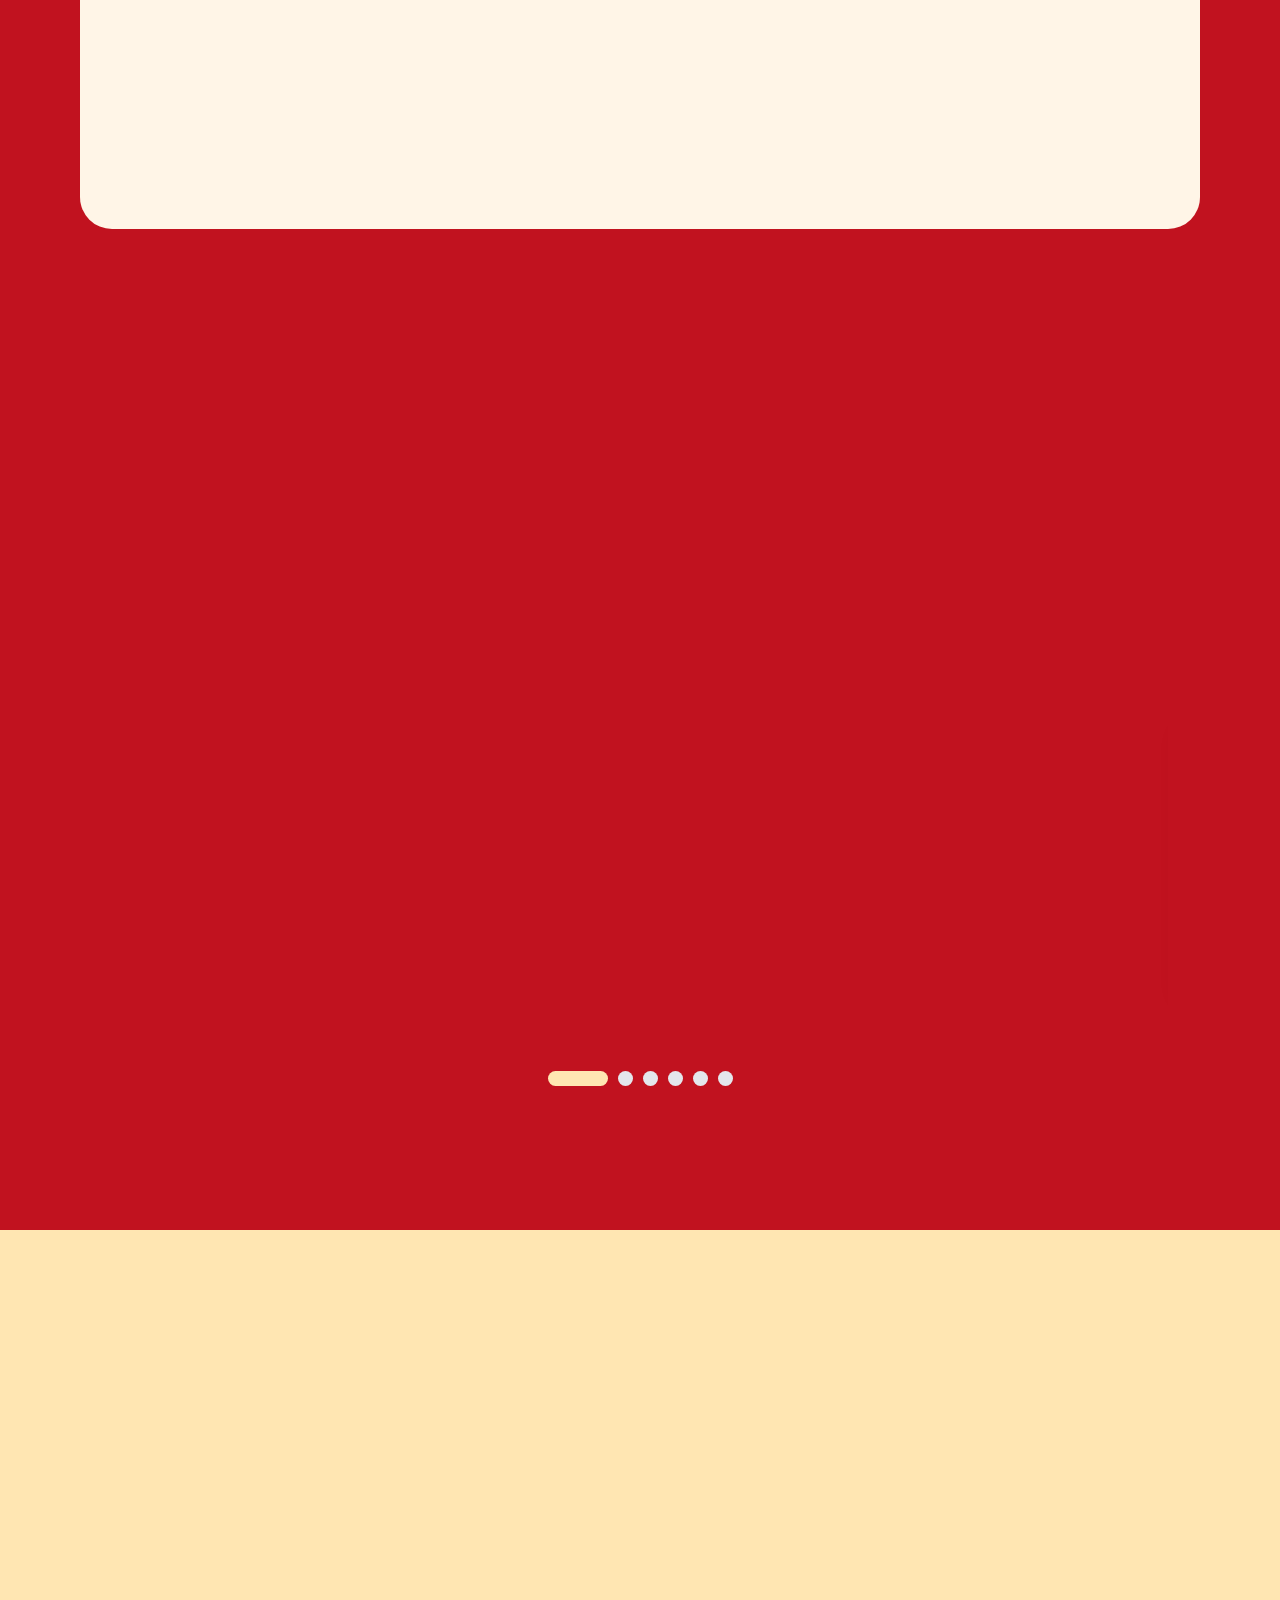
==== commit 6acd136f: "Fix SEO title/description length and canonical URL mismatch Shorten title tag (85 to 49 chars) and m" ====
--- a/index.html
+++ b/index.html
@@ -3,8 +3,8 @@
 <head>
   <meta charset="UTF-8" />
   <meta name="viewport" content="width=device-width, initial-scale=1.0" />
-  <title>Sathish Sachithanandam — AI-Driven UX/UI, Graphic & Motion Designer | uxbysathish.com</title>
-  <meta name="description" content="Sathish Sachithanandam — AI-Driven UX/UI Designer, Graphic Designer & Motion Designer with 8+ years crafting interfaces, design systems, animations, and digital experiences. Designed in Figma. Coded with AI. Deployed to production." />
+  <title>Sathish Sachithanandam | AI-Driven UX/UI Designer</title>
+  <meta name="description" content="Sathish Sachithanandam - AI-driven UX/UI, graphic and motion designer with 8+ years crafting interfaces and design systems. Figma to production." />
   <meta name="author" content="Sathish Sachithanandam" />
   <meta name="keywords" content="Sathish Sachithanandam, Sathish S, AI Designer, AI-Driven Designer, AI UX Designer, UX Designer, UI Designer, Graphic Designer, Motion Designer, Motion Graphics, Animation Designer, Figma to Production, Design Systems, Visual Design, Brand Design, Figma, Adobe Creative Cloud, Framer, Webflow, Stitch, Claude AI, Photoshop, Illustrator, After Effects, UX Designer Chennai, UI Designer Chennai, Graphic Designer Chennai, Motion Designer Chennai, UX Designer Tamil Nadu, UX Designer India, UI Designer India, Graphic Designer India, Motion Designer India, AI Designer India, Portfolio, ESDS, uxbysathish" />
   <meta name="robots" content="index, follow" />
@@ -13,15 +13,15 @@
   <meta property="og:title" content="Sathish Sachithanandam — AI-Driven UX/UI, Graphic & Motion Designer" />
   <meta property="og:description" content="AI-Driven UX/UI Designer, Graphic Designer & Motion Designer with 8+ years crafting interfaces, design systems, animations and digital experiences. Designed in Figma. Coded with AI." />
   <meta property="og:type" content="website" />
-  <meta property="og:image" content="https://uxbysathish.com/assets/images/og-preview.png" />
-  <meta property="og:url" content="https://uxbysathish.com/" />
+  <meta property="og:image" content="https://www.uxbysathish.com/assets/images/og-preview.png" />
+  <meta property="og:url" content="https://www.uxbysathish.com/" />
   <meta property="og:site_name" content="Sathish Sachithanandam — Portfolio" />
-  <link rel="canonical" href="https://uxbysathish.com/" />
+  <link rel="canonical" href="https://www.uxbysathish.com/" />
   <!-- Twitter Card -->
   <meta name="twitter:card" content="summary_large_image" />
   <meta name="twitter:title" content="Sathish Sachithanandam — AI-Driven UX/UI, Graphic & Motion Designer" />
   <meta name="twitter:description" content="AI-Driven UX/UI Designer, Graphic Designer & Motion Designer with 8+ years crafting interfaces, animations and digital experiences. Designed in Figma. Coded with AI." />
-  <meta name="twitter:image" content="https://uxbysathish.com/assets/images/og-preview.png" />
+  <meta name="twitter:image" content="https://www.uxbysathish.com/assets/images/og-preview.png" />
   <meta name="twitter:site" content="@im_super18" />
   <link rel="icon" href="/favicon.ico" sizes="any" />
   <link rel="icon" type="image/png" sizes="512x512" href="assets/images/favicon-avatar.png" />
@@ -50,11 +50,11 @@
       "name": "Sathish Sachithanandam",
       "alternateName": "Sathish S",
       "jobTitle": "AI-Driven UX/UI Designer, Graphic Designer & Motion Designer",
-      "url": "https://uxbysathish.com",
+      "url": "https://www.uxbysathish.com",
       "email": "sathishmmn93@gmail.com",
       "image": [
-        "https://uxbysathish.com/assets/images/profile-photo.jpg",
-        "https://uxbysathish.com/assets/images/favicon-avatar.png"
+        "https://www.uxbysathish.com/assets/images/profile-photo.jpg",
+        "https://www.uxbysathish.com/assets/images/favicon-avatar.png"
       ],
       "description": "AI-Driven UX/UI Designer, Graphic Designer & Motion Designer with 8+ years crafting interfaces, design systems, and digital experiences using Figma, Adobe Creative Cloud, Framer, Webflow, Stitch and Claude AI.",
       "knowsAbout": ["UX Design", "UI Design", "Graphic Design", "Motion Design", "Design Systems", "Figma", "Adobe Creative Cloud", "Framer", "Webflow", "Stitch", "Claude AI", "Prototyping", "Wireframing", "Brand Identity", "User Research"],
@@ -80,7 +80,7 @@
         "experienceRequirements": "8+ years"
       },
       "sameAs": [
-        "https://uxbysathish.com",
+        "https://www.uxbysathish.com",
         "https://www.linkedin.com/in/sathishsachithanandam",
         "https://www.behance.net/sathishsachida",
         "https://dribbble.com/Sathish0818",
@@ -92,7 +92,7 @@
       "@context": "https://schema.org",
       "@type": "WebSite",
       "name": "Sathish Sachithanandam — UX/UI Designer Portfolio",
-      "url": "https://uxbysathish.com",
+      "url": "https://www.uxbysathish.com",
       "description": "Portfolio of Sathish Sachithanandam, AI-Driven UX/UI Designer based in Chennai, India.",
       "author": {
         "@type": "Person",
@@ -100,7 +100,7 @@
       },
       "potentialAction": {
         "@type": "SearchAction",
-        "target": "https://uxbysathish.com/?q={search_term_string}",
+        "target": "https://www.uxbysathish.com/?q={search_term_string}",
         "query-input": "required name=search_term_string"
       }
     },
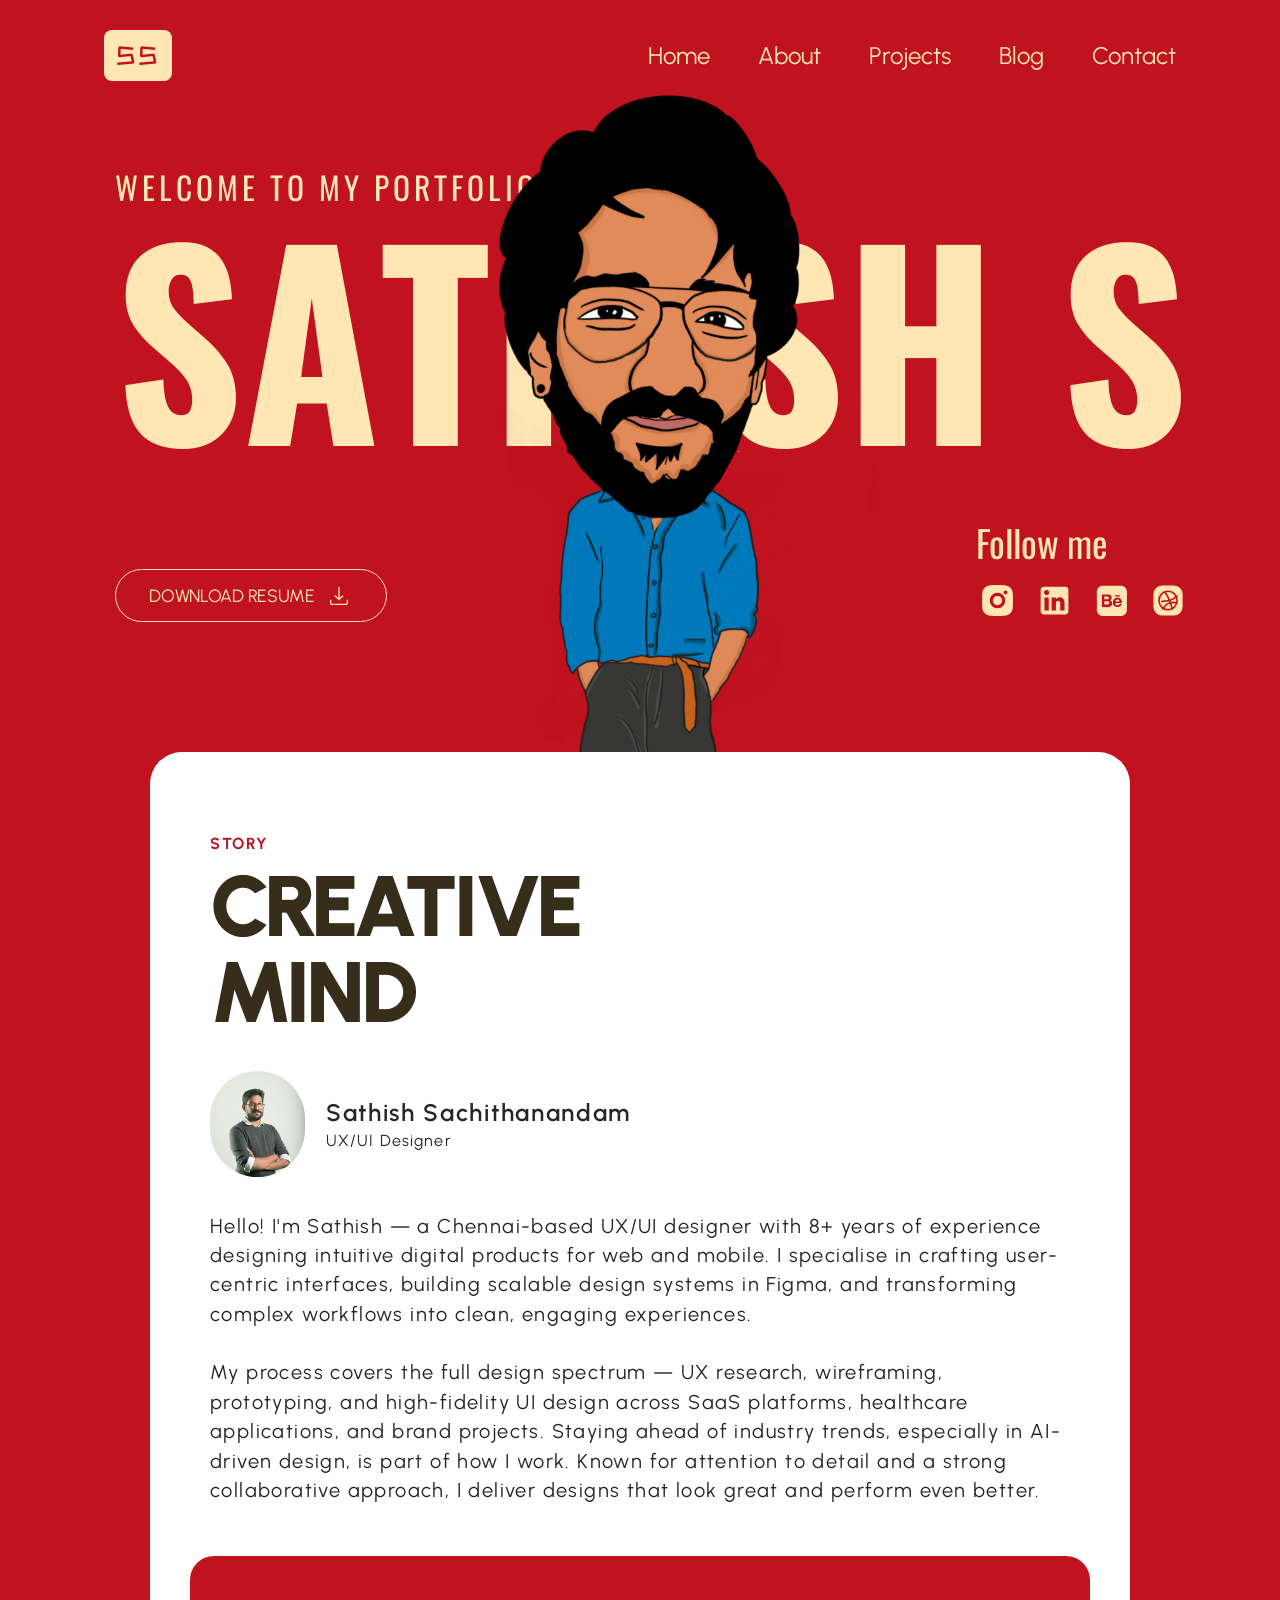
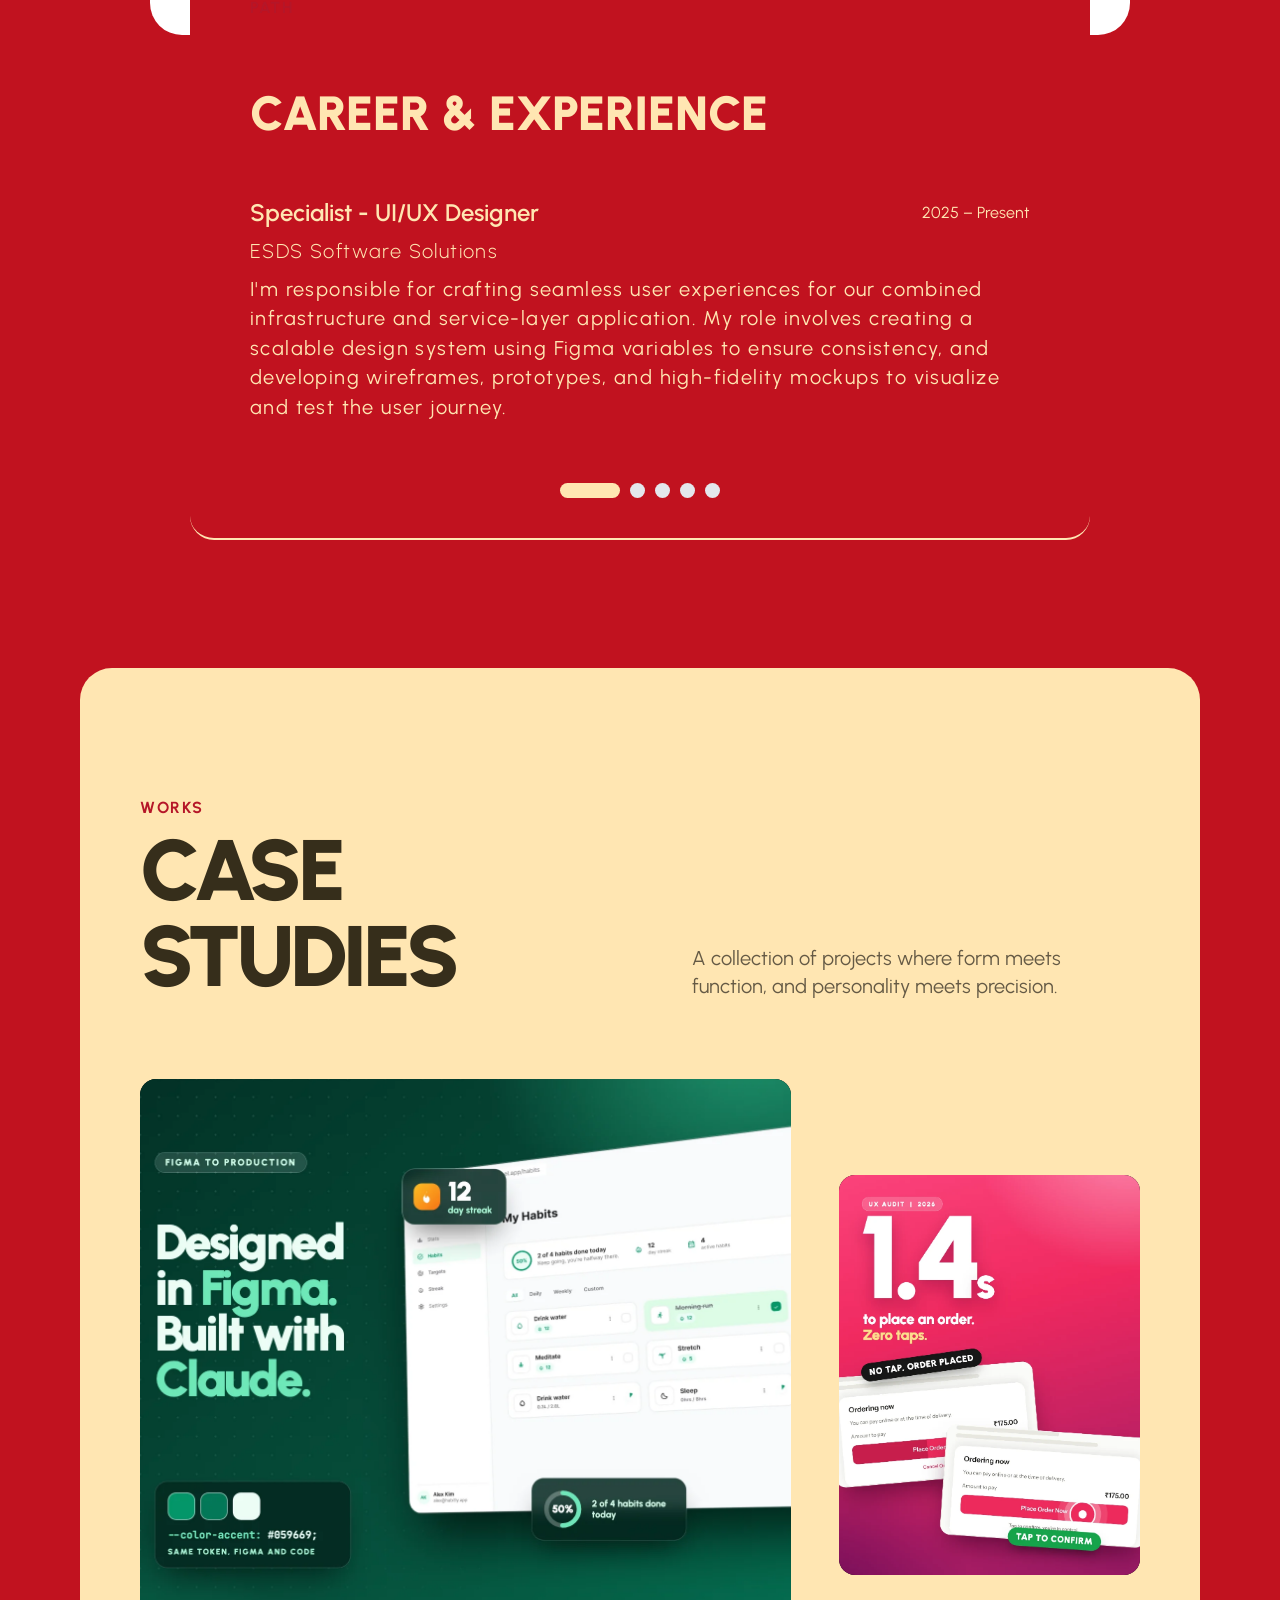
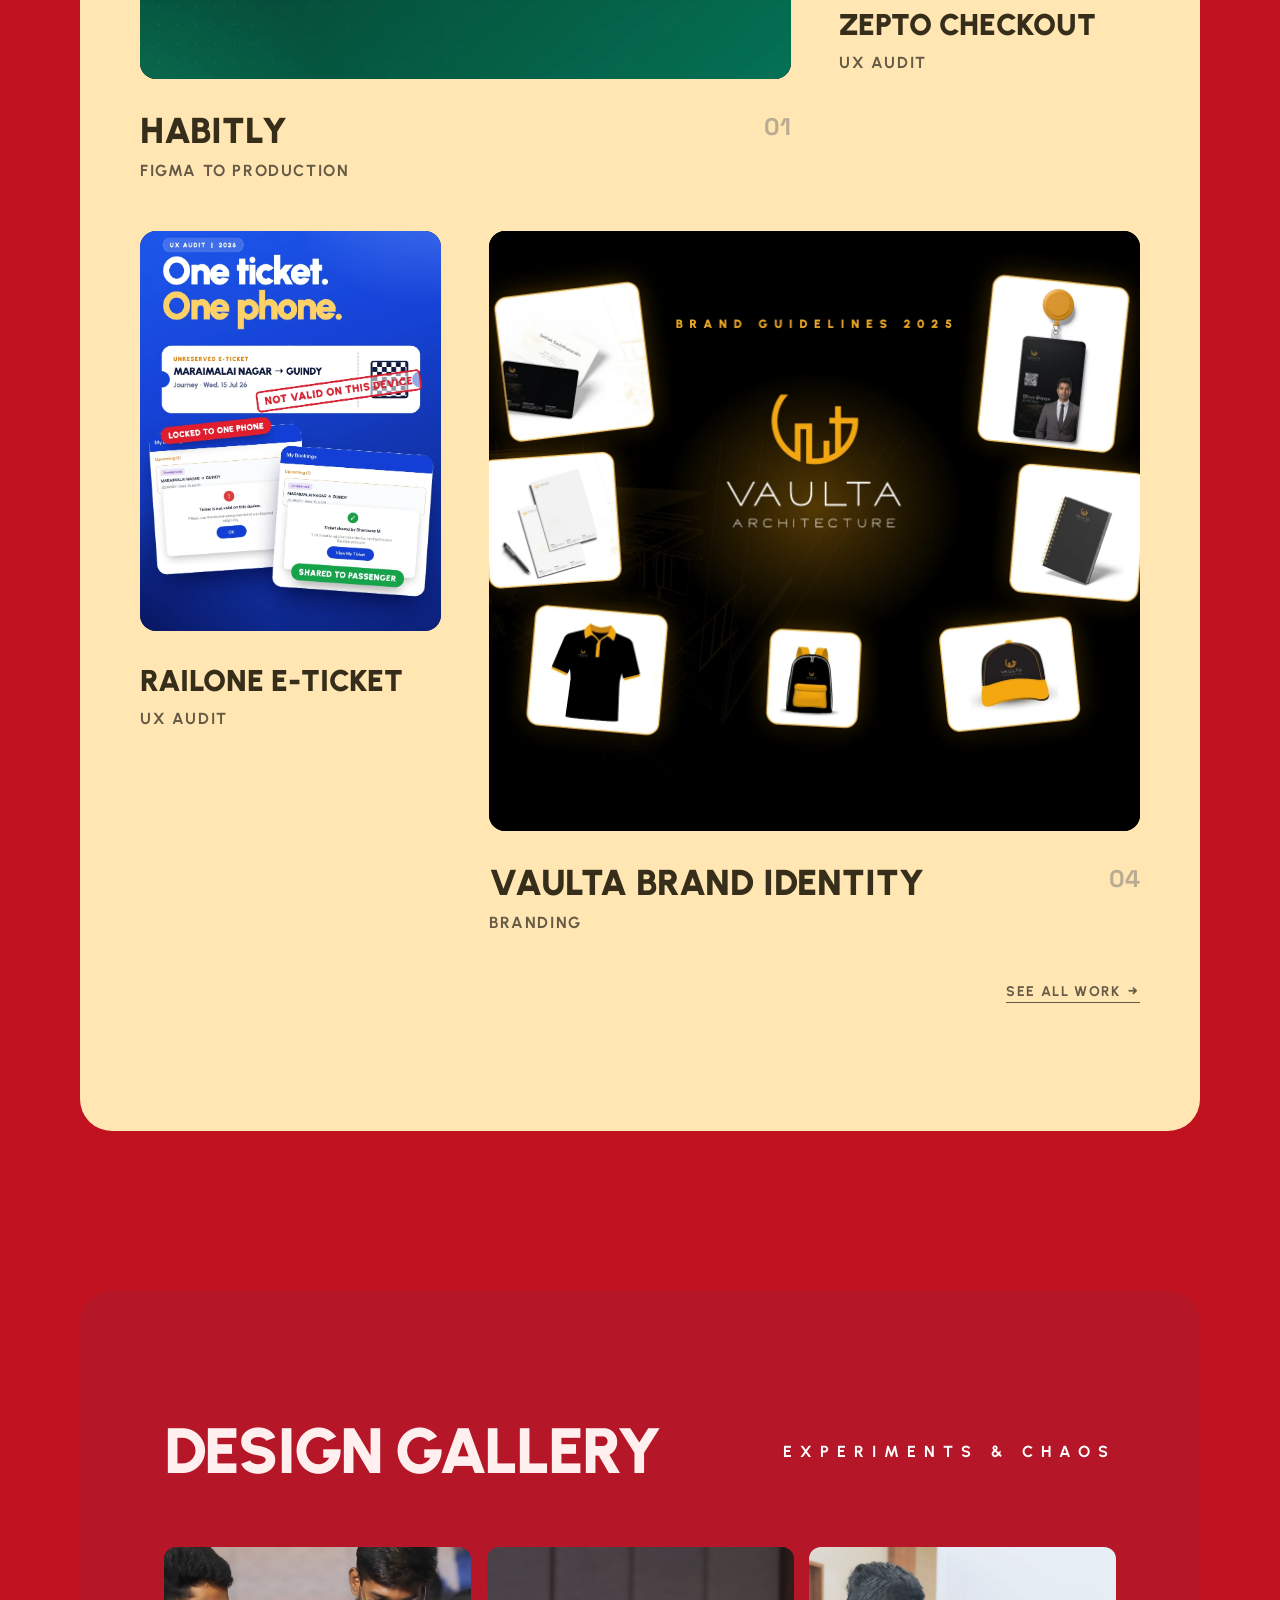
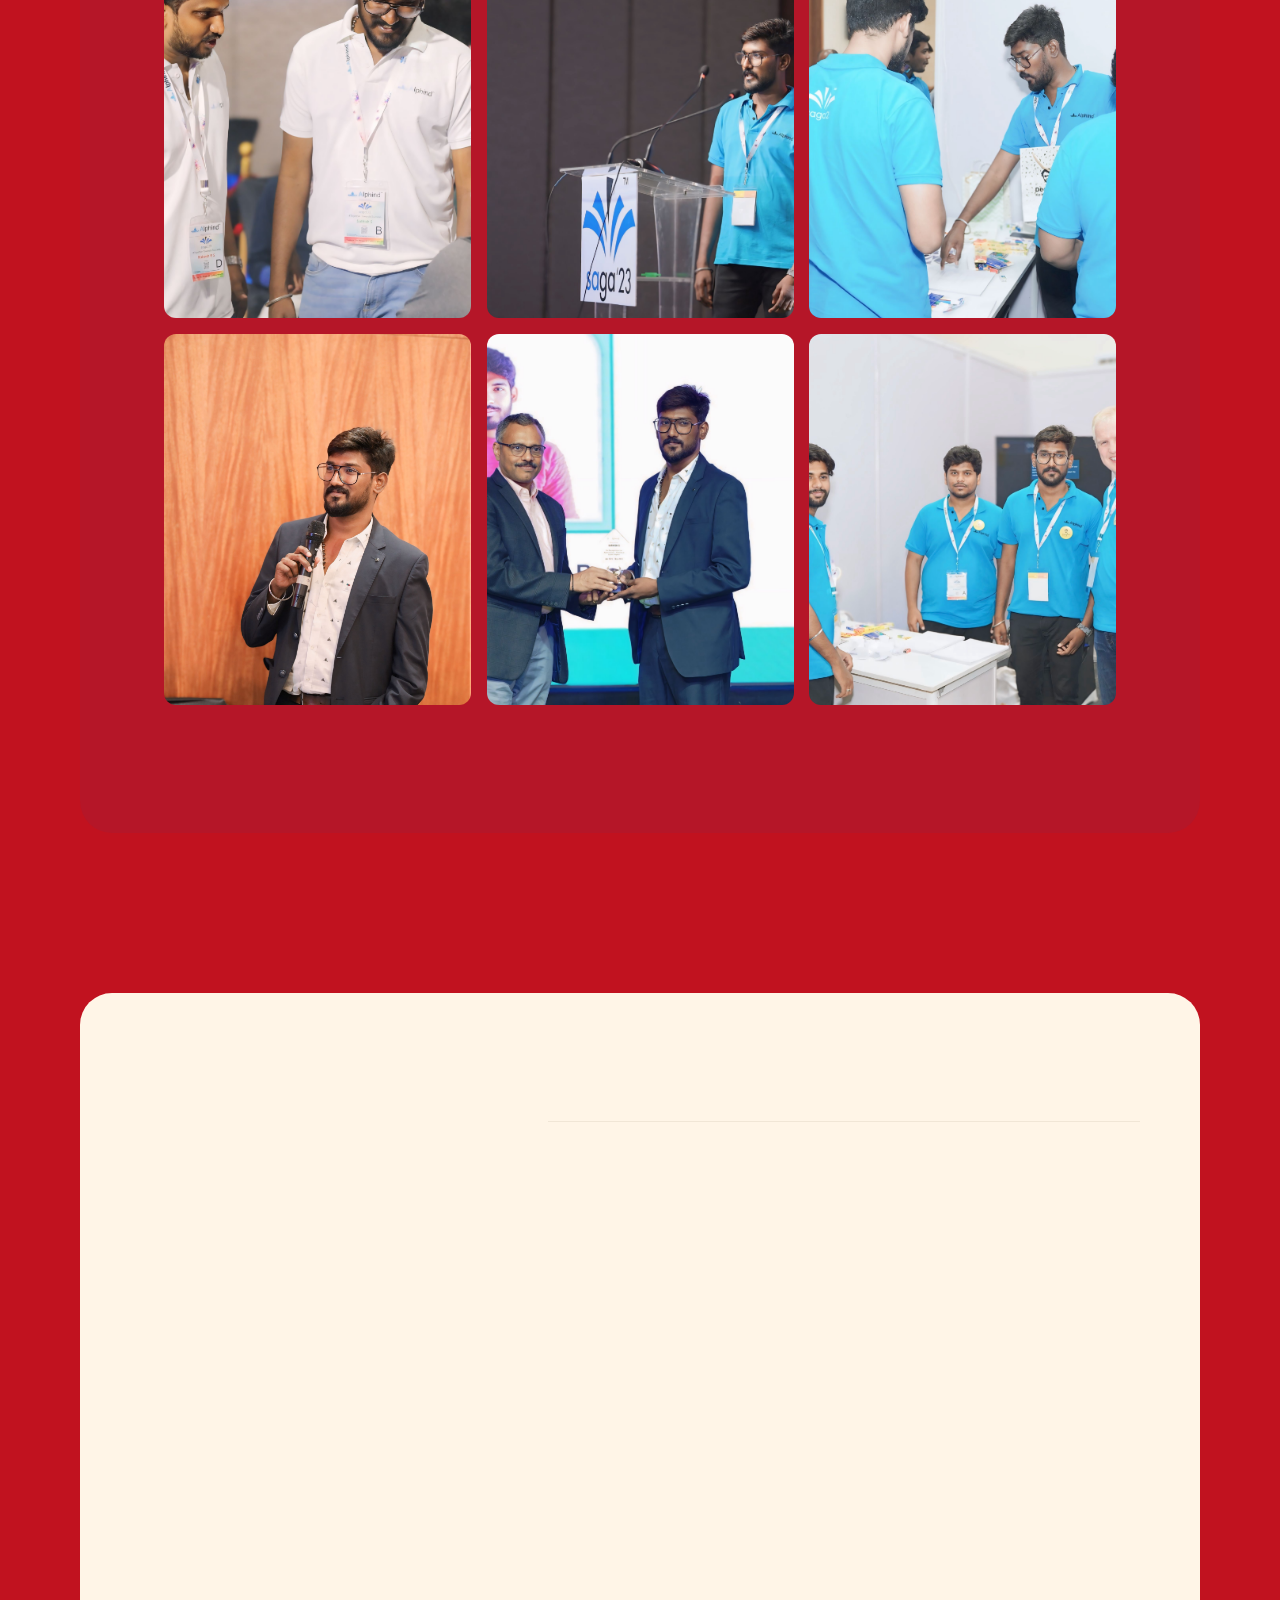
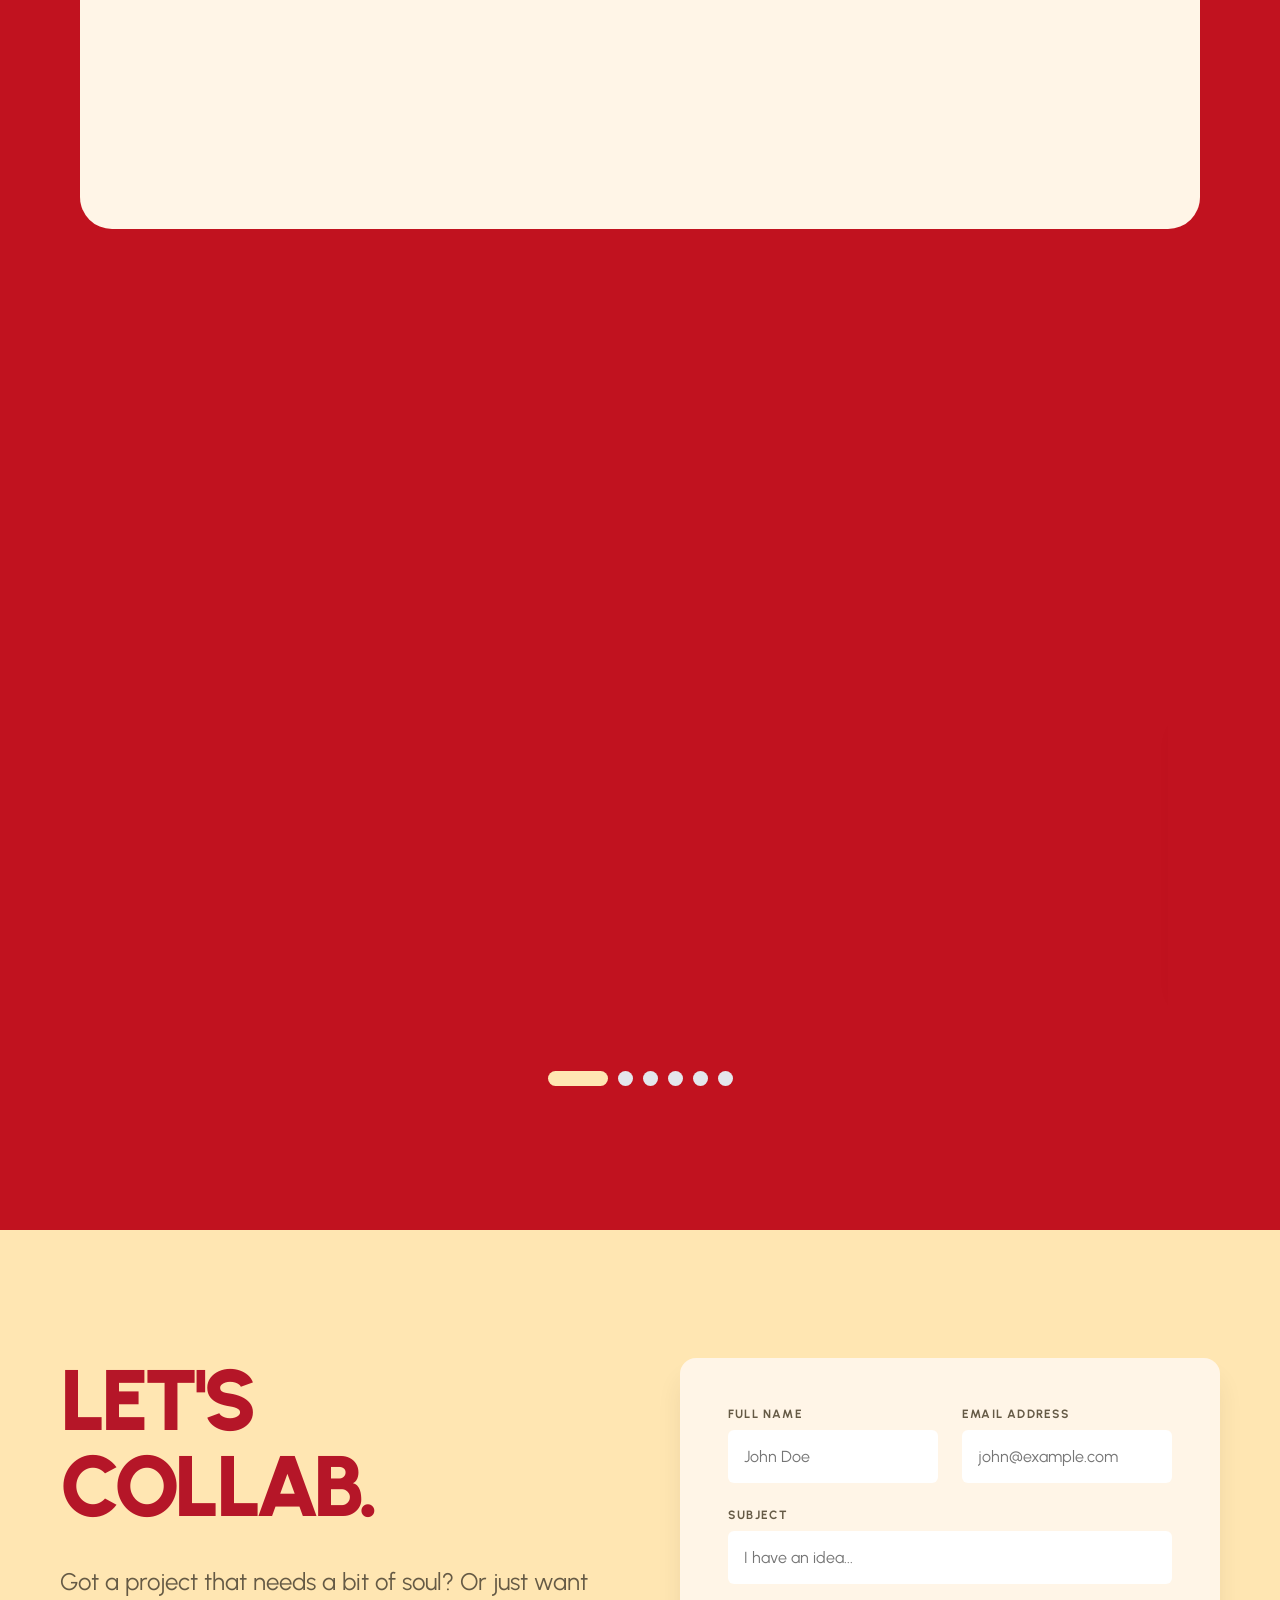
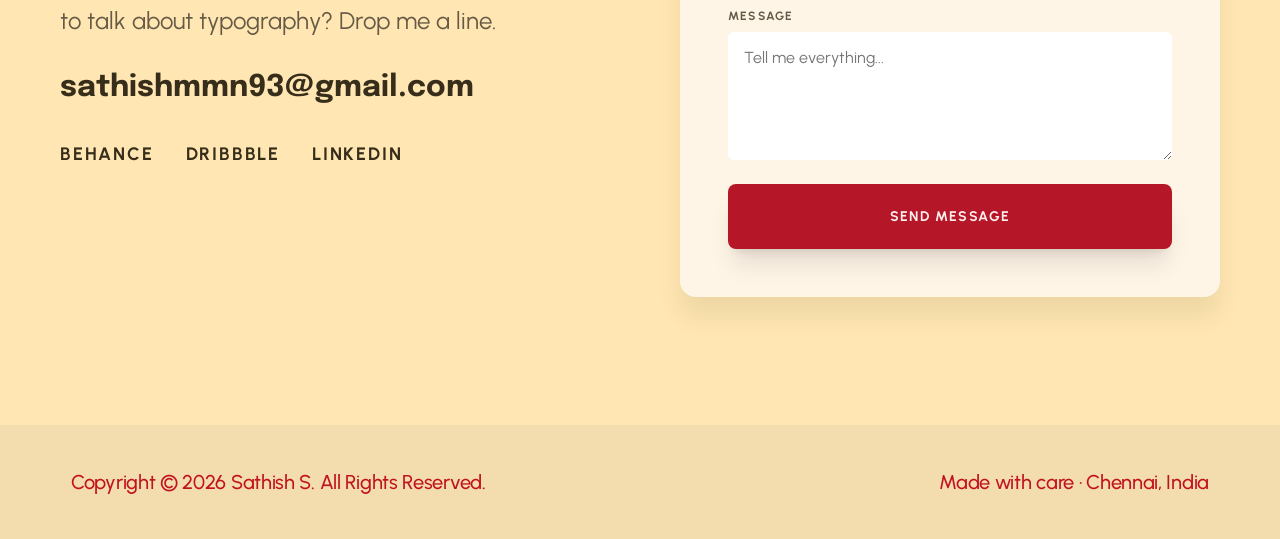
==== commit d21fe9f4: "Replace Behance project links with four on-site case study pages Habitly, Zepto checkout audit, Rail" ====
--- a/index.html
+++ b/index.html
@@ -107,35 +107,35 @@
     {
       "@context": "https://schema.org",
       "@type": "ItemList",
-      "name": "UX/UI Design Case Studies by Sathish Sachithanandam",
+      "name": "Case Studies by Sathish Sachithanandam",
       "itemListElement": [
         {
           "@type": "ListItem",
           "position": 1,
-          "name": "Student Workflow Management App",
-          "url": "https://www.behance.net/gallery/137708693/Student-Work-Flow-Management",
-          "description": "UX case study — dashboard UI design for student workflow management"
+          "name": "Habitly: Figma to Production",
+          "url": "https://www.uxbysathish.com/case-studies/habitly.html",
+          "description": "How a habit tracker was designed in Figma and built with Claude: design system, tokens, screens and a Supabase backend"
         },
         {
           "@type": "ListItem",
           "position": 2,
-          "name": "Vaulta Brand Identity & Guidelines",
-          "url": "https://www.behance.net/gallery/219593523/VAULTA-Brand-Guidelines",
-          "description": "Brand identity and graphic design for Vaulta"
+          "name": "Zepto Checkout UX Audit",
+          "url": "https://www.uxbysathish.com/case-studies/zepto.html",
+          "description": "A UX audit of a checkout button that places the order without a tap, and a small fix"
         },
         {
           "@type": "ListItem",
           "position": 3,
-          "name": "Pencil Sketch to Digital Art",
-          "url": "https://www.behance.net/gallery/128060379/Pencil-Sketch-To-Digital-Art",
-          "description": "Digital illustration — pencil sketch to vector art"
+          "name": "RailOne E-Ticket UX Audit",
+          "url": "https://www.uxbysathish.com/case-studies/railone.html",
+          "description": "A UX audit of device-locked train tickets and a redesign for booking on behalf of another passenger"
         },
         {
           "@type": "ListItem",
           "position": 4,
-          "name": "The Voz — Voice Sharing App UI",
-          "url": "https://www.behance.net/gallery/144832357/The-Voz-Voice-Sharing-App",
-          "description": "UI design for The Voz voice sharing mobile application"
+          "name": "Vaulta Brand Identity",
+          "url": "https://www.uxbysathish.com/case-studies/vaulta.html",
+          "description": "Brand identity and guidelines for an architecture firm: logo concept, palette, typography and stationery"
         }
       ]
     },
@@ -328,56 +328,56 @@
 
       <div class="projects-grid">
         <!-- Card 1: Large -->
-        <a class="proj-card proj-large" href="https://www.behance.net/gallery/137708693/Student-Work-Flow-Management" target="_blank" rel="noopener noreferrer">
-          <div class="proj-img-wrap">
-            <img src="assets/images/proj-student-workflow.jpg" alt="Student workflow management app — dashboard UI screens" class="proj-img" loading="lazy" />
+        <a class="proj-card proj-large" href="case-studies/habitly.html">
+          <div class="proj-img-wrap proj-dark">
+            <img src="assets/images/proj-habitly.webp" alt="Habitly case study cover: designed in Figma, built with Claude, shown beside a tilted Habitly app window" class="proj-img" loading="lazy" />
           </div>
           <div class="proj-meta">
             <div class="proj-meta-left">
-              <div class="proj-name">STUDENT WORKFLOW</div>
-              <div class="proj-type">UX CASE STUDY</div>
+              <div class="proj-name">HABITLY</div>
+              <div class="proj-type">FIGMA TO PRODUCTION</div>
             </div>
             <div class="proj-num">01</div>
           </div>
         </a>
 
         <!-- Card 2: Small offset -->
-        <a class="proj-card proj-small proj-offset" href="https://www.behance.net/gallery/219593523/VAULTA-Brand-Guidelines" target="_blank" rel="noopener noreferrer">
+        <a class="proj-card proj-small proj-offset" href="case-studies/zepto.html">
           <div class="proj-img-wrap proj-dark">
-            <img src="assets/images/proj-brand-identity.jpg" alt="Vaulta brand identity and guidelines" class="proj-img" loading="lazy" />
+            <img src="assets/images/proj-zepto.webp" alt="Zepto checkout UX audit cover: 1.4 seconds to place an order, zero taps" class="proj-img" loading="lazy" />
           </div>
           <div class="proj-meta">
             <div class="proj-meta-left">
-              <div class="proj-name">BRAND IDENTITY</div>
-              <div class="proj-type">GRAPHIC DESIGN</div>
+              <div class="proj-name">ZEPTO CHECKOUT</div>
+              <div class="proj-type">UX AUDIT</div>
             </div>
             <div class="proj-num">02</div>
           </div>
         </a>
 
         <!-- Card 3: Small -->
-        <a class="proj-card proj-small" href="https://www.behance.net/gallery/128060379/Pencil-Sketch-To-Digital-Art" target="_blank" rel="noopener noreferrer">
-          <div class="proj-img-wrap proj-warm">
-            <img src="assets/images/proj-vector-art.jpg" alt="Pencil sketch to digital vector art illustration" class="proj-img" loading="lazy" />
+        <a class="proj-card proj-small" href="case-studies/railone.html">
+          <div class="proj-img-wrap proj-dark-gray">
+            <img src="assets/images/proj-railone.webp" alt="RailOne e-ticket UX audit cover: one ticket, one phone, with a ticket stamped not valid on this device" class="proj-img" loading="lazy" />
           </div>
           <div class="proj-meta">
             <div class="proj-meta-left">
-              <div class="proj-name">VECTOR ART</div>
-              <div class="proj-type">GRAPHIC DESIGN</div>
+              <div class="proj-name">RAILONE E-TICKET</div>
+              <div class="proj-type">UX AUDIT</div>
             </div>
             <div class="proj-num">03</div>
           </div>
         </a>
 
         <!-- Card 4: Large offset -->
-        <a class="proj-card proj-large" href="https://www.behance.net/gallery/144832357/The-Voz-Voice-Sharing-App" target="_blank" rel="noopener noreferrer">
-          <div class="proj-img-wrap proj-dark-gray">
-            <img src="assets/images/proj-ui-portfolio.jpg" alt="The Voz voice sharing app — UI design screens" class="proj-img" loading="lazy" />
+        <a class="proj-card proj-large" href="case-studies/vaulta.html">
+          <div class="proj-img-wrap proj-dark">
+            <img src="assets/images/proj-vaulta.webp" alt="Vaulta Architecture brand identity cover: the logo surrounded by business card, ID, letterhead, notebook, polo, cap and backpack" class="proj-img" loading="lazy" />
           </div>
           <div class="proj-meta">
             <div class="proj-meta-left">
-              <div class="proj-name">THE VOZ — VOICE APP</div>
-              <div class="proj-type">UI DESIGN</div>
+              <div class="proj-name">VAULTA BRAND IDENTITY</div>
+              <div class="proj-type">BRANDING</div>
             </div>
             <div class="proj-num">04</div>
           </div>
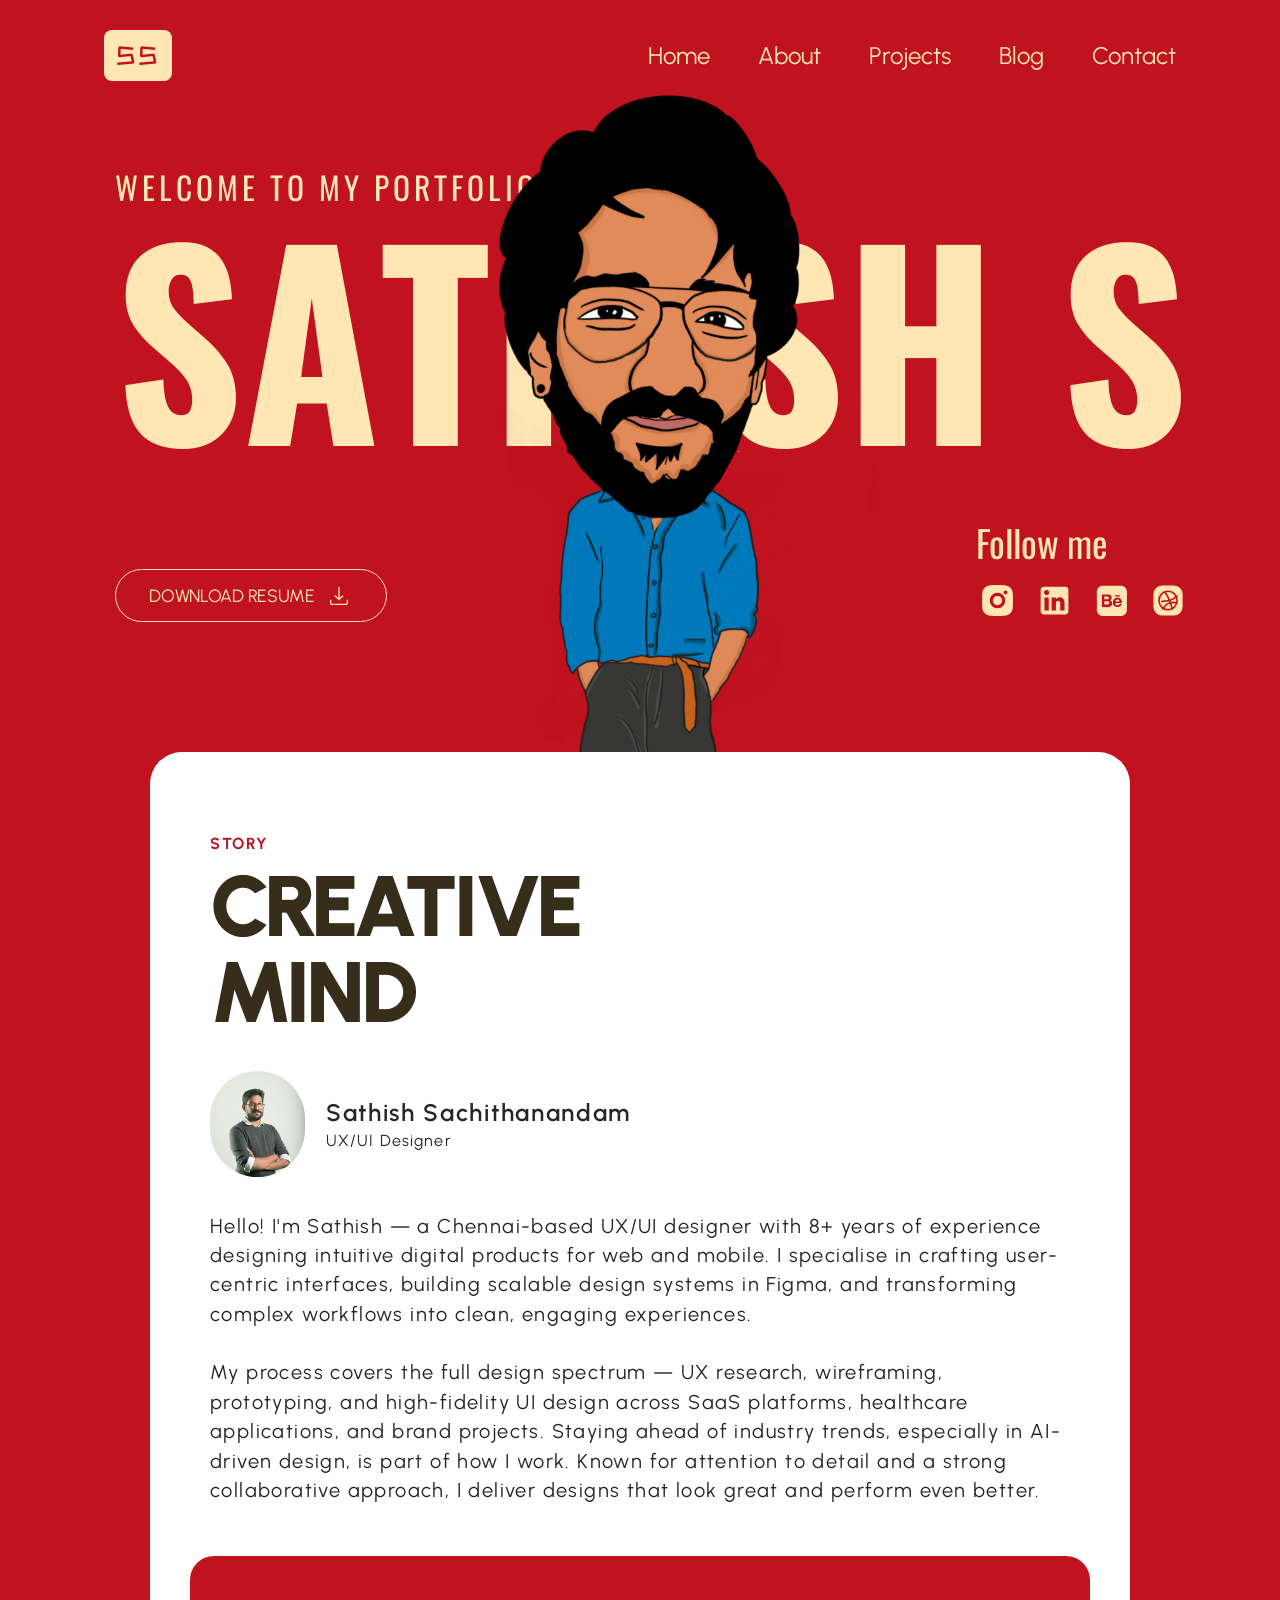
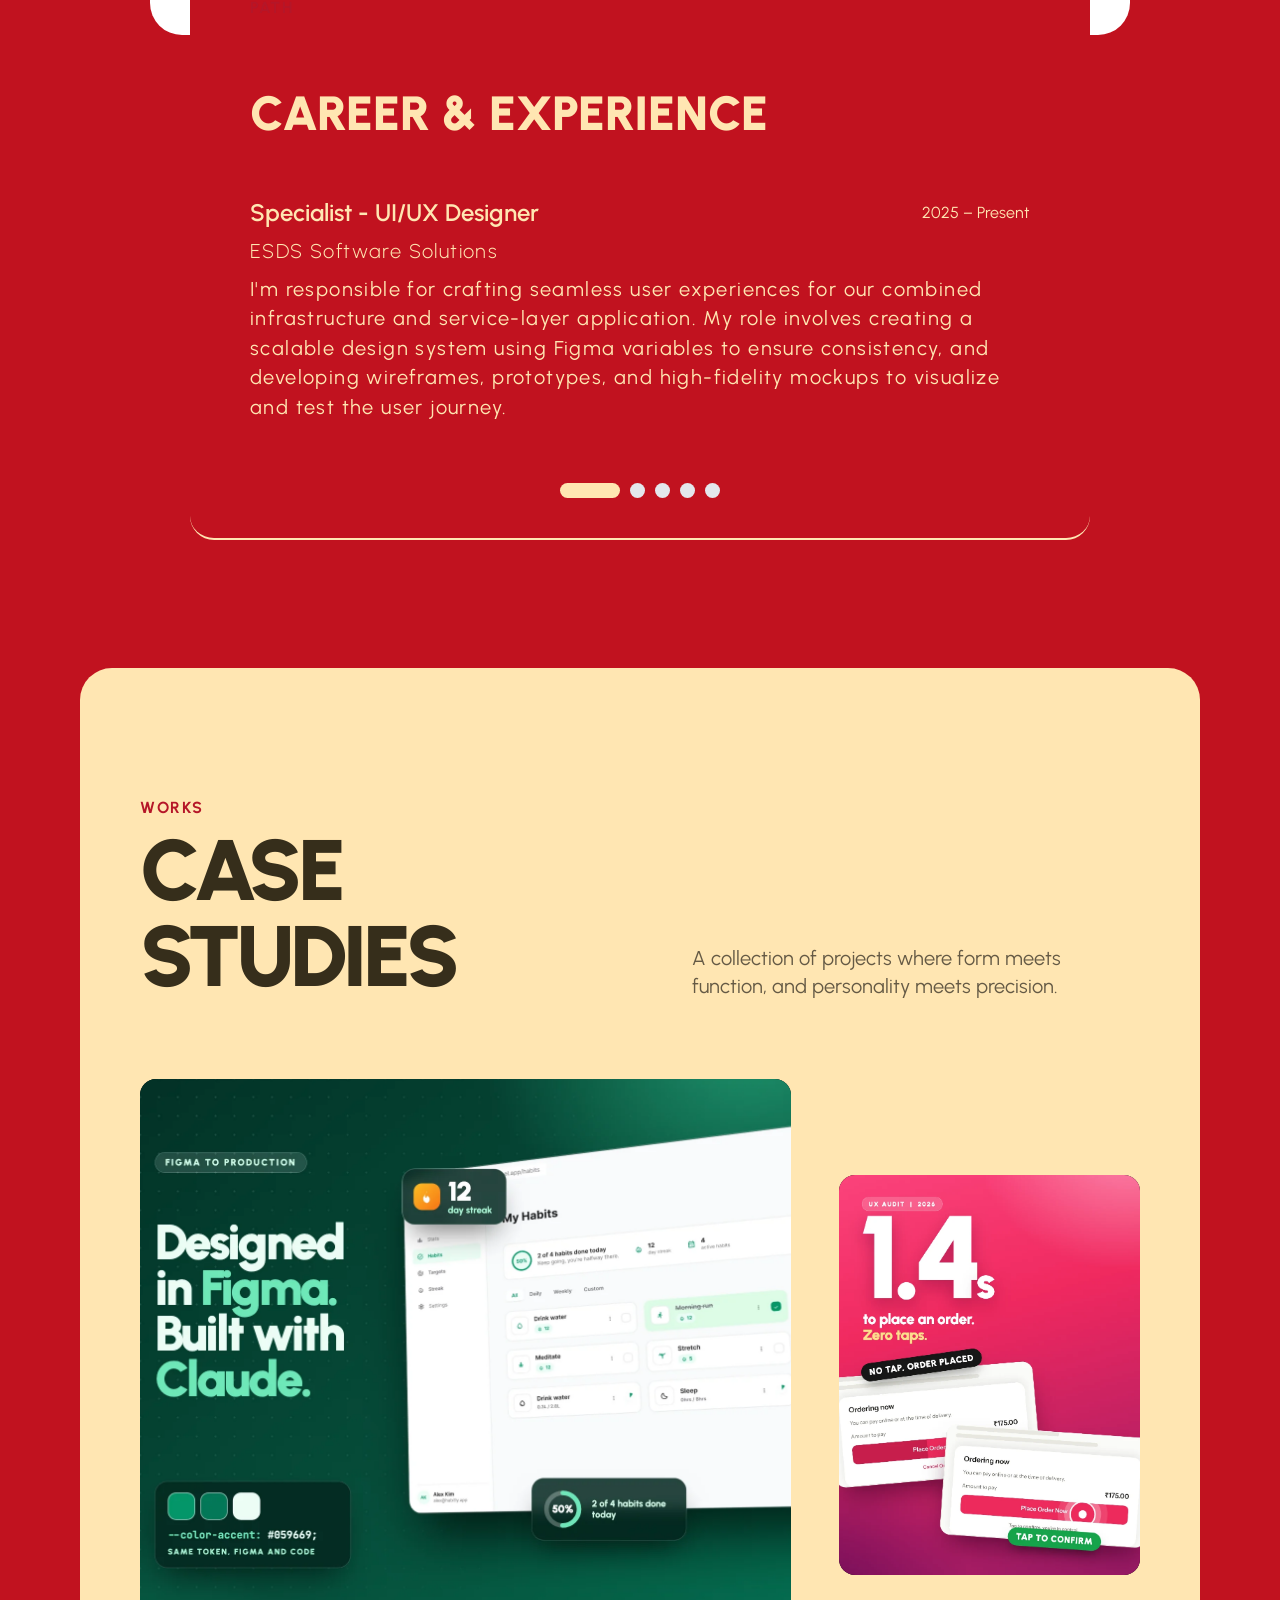
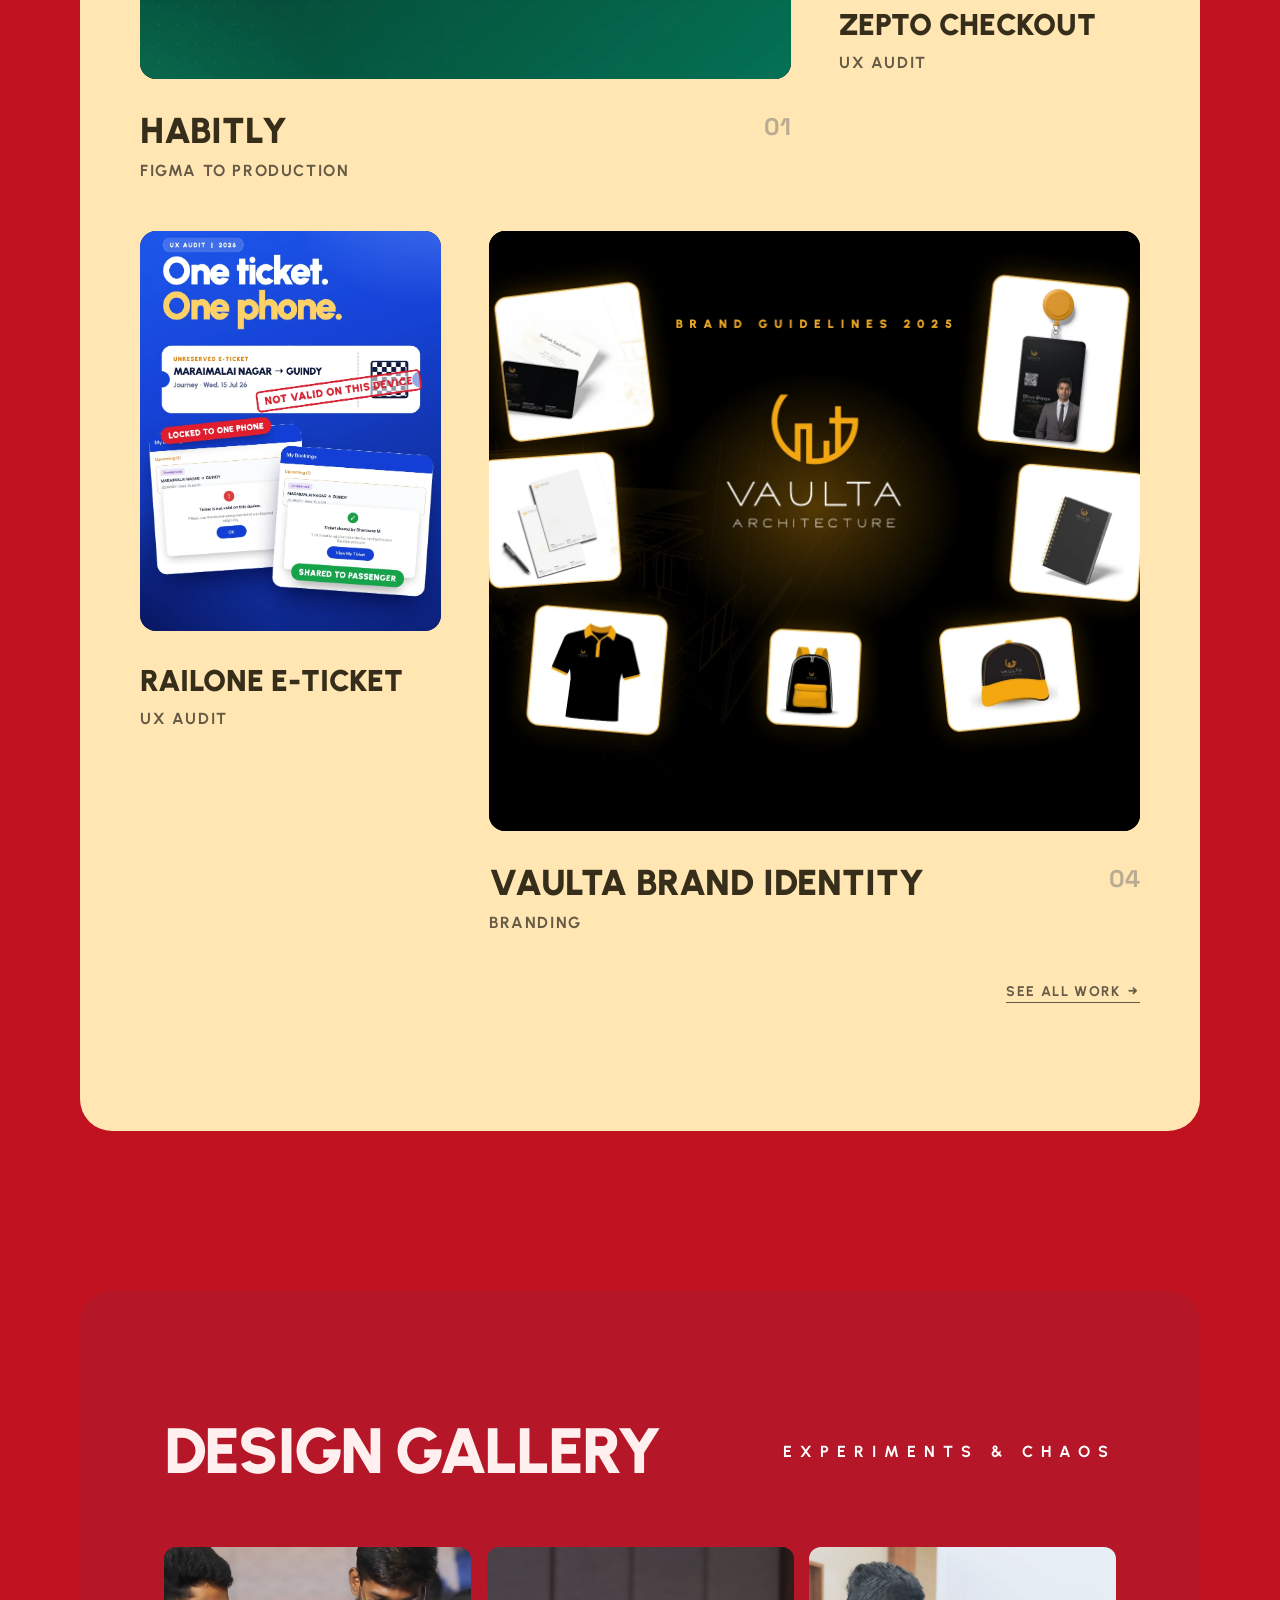
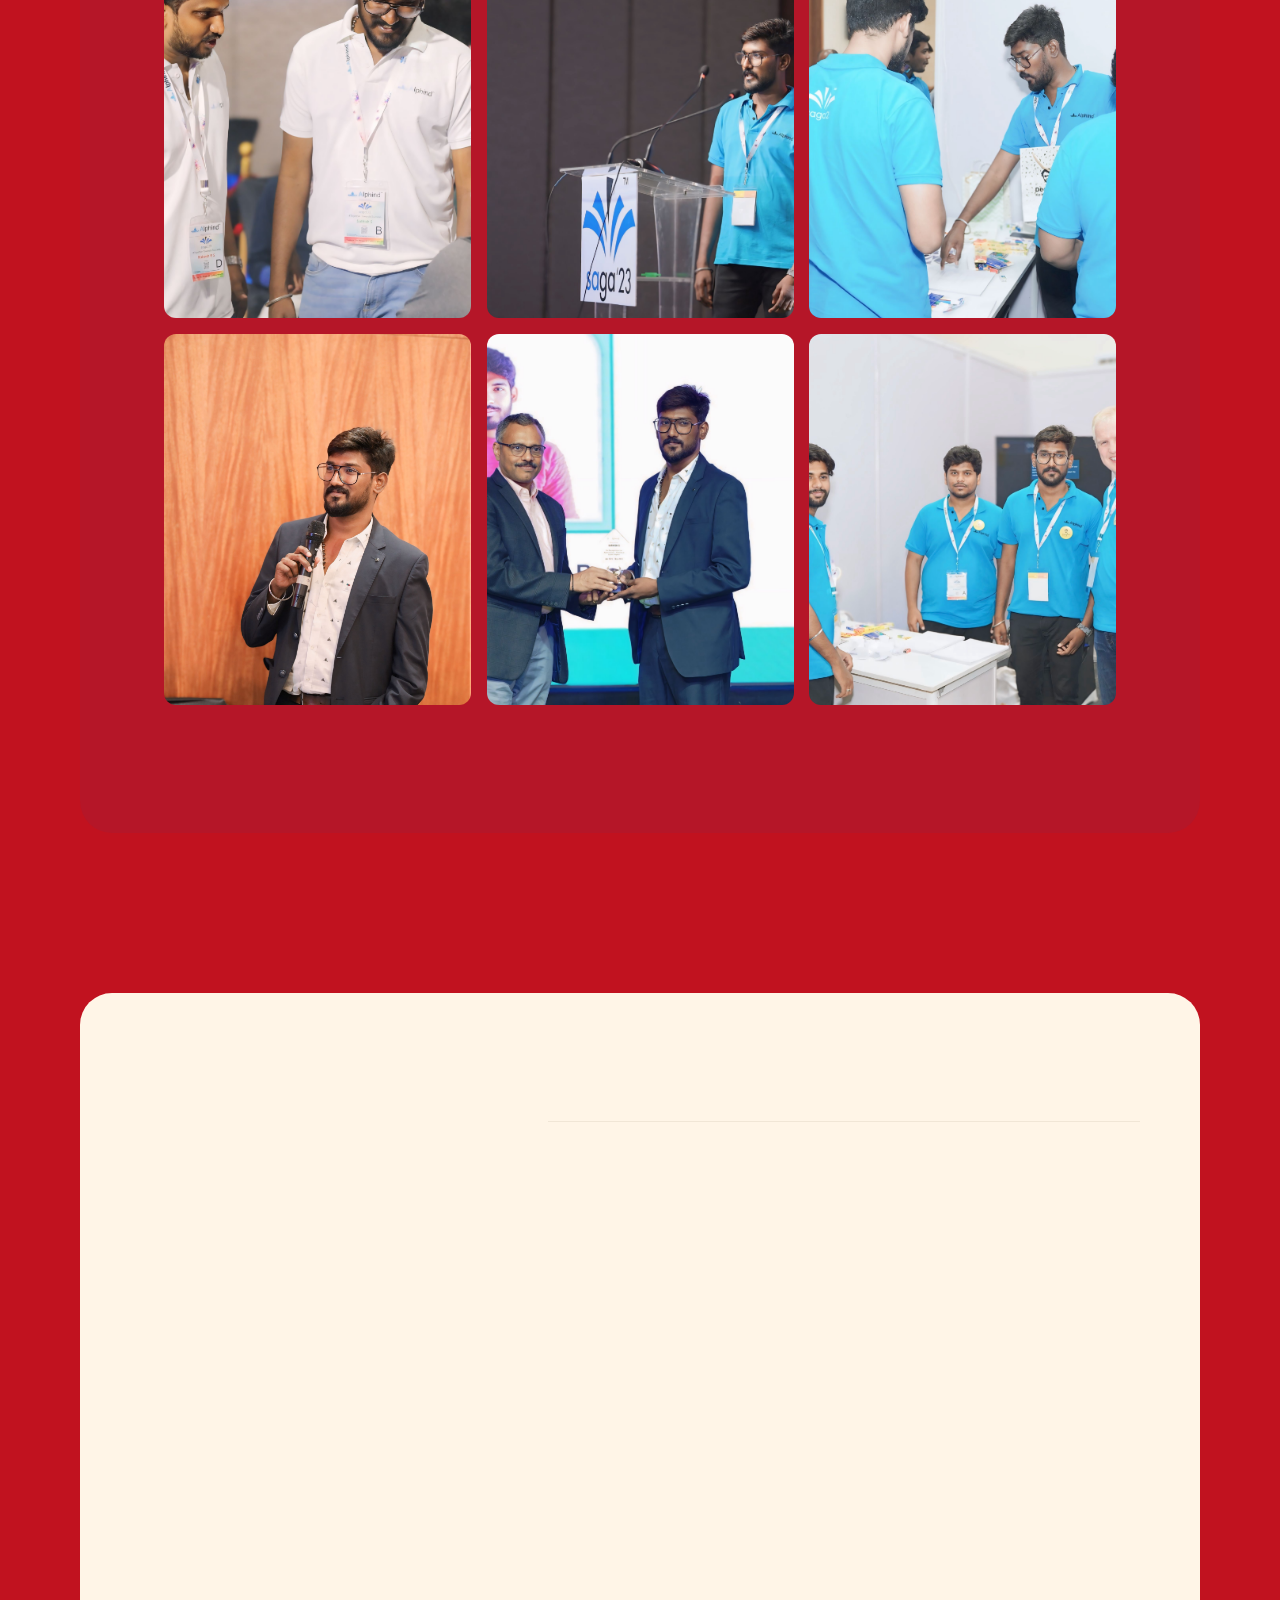
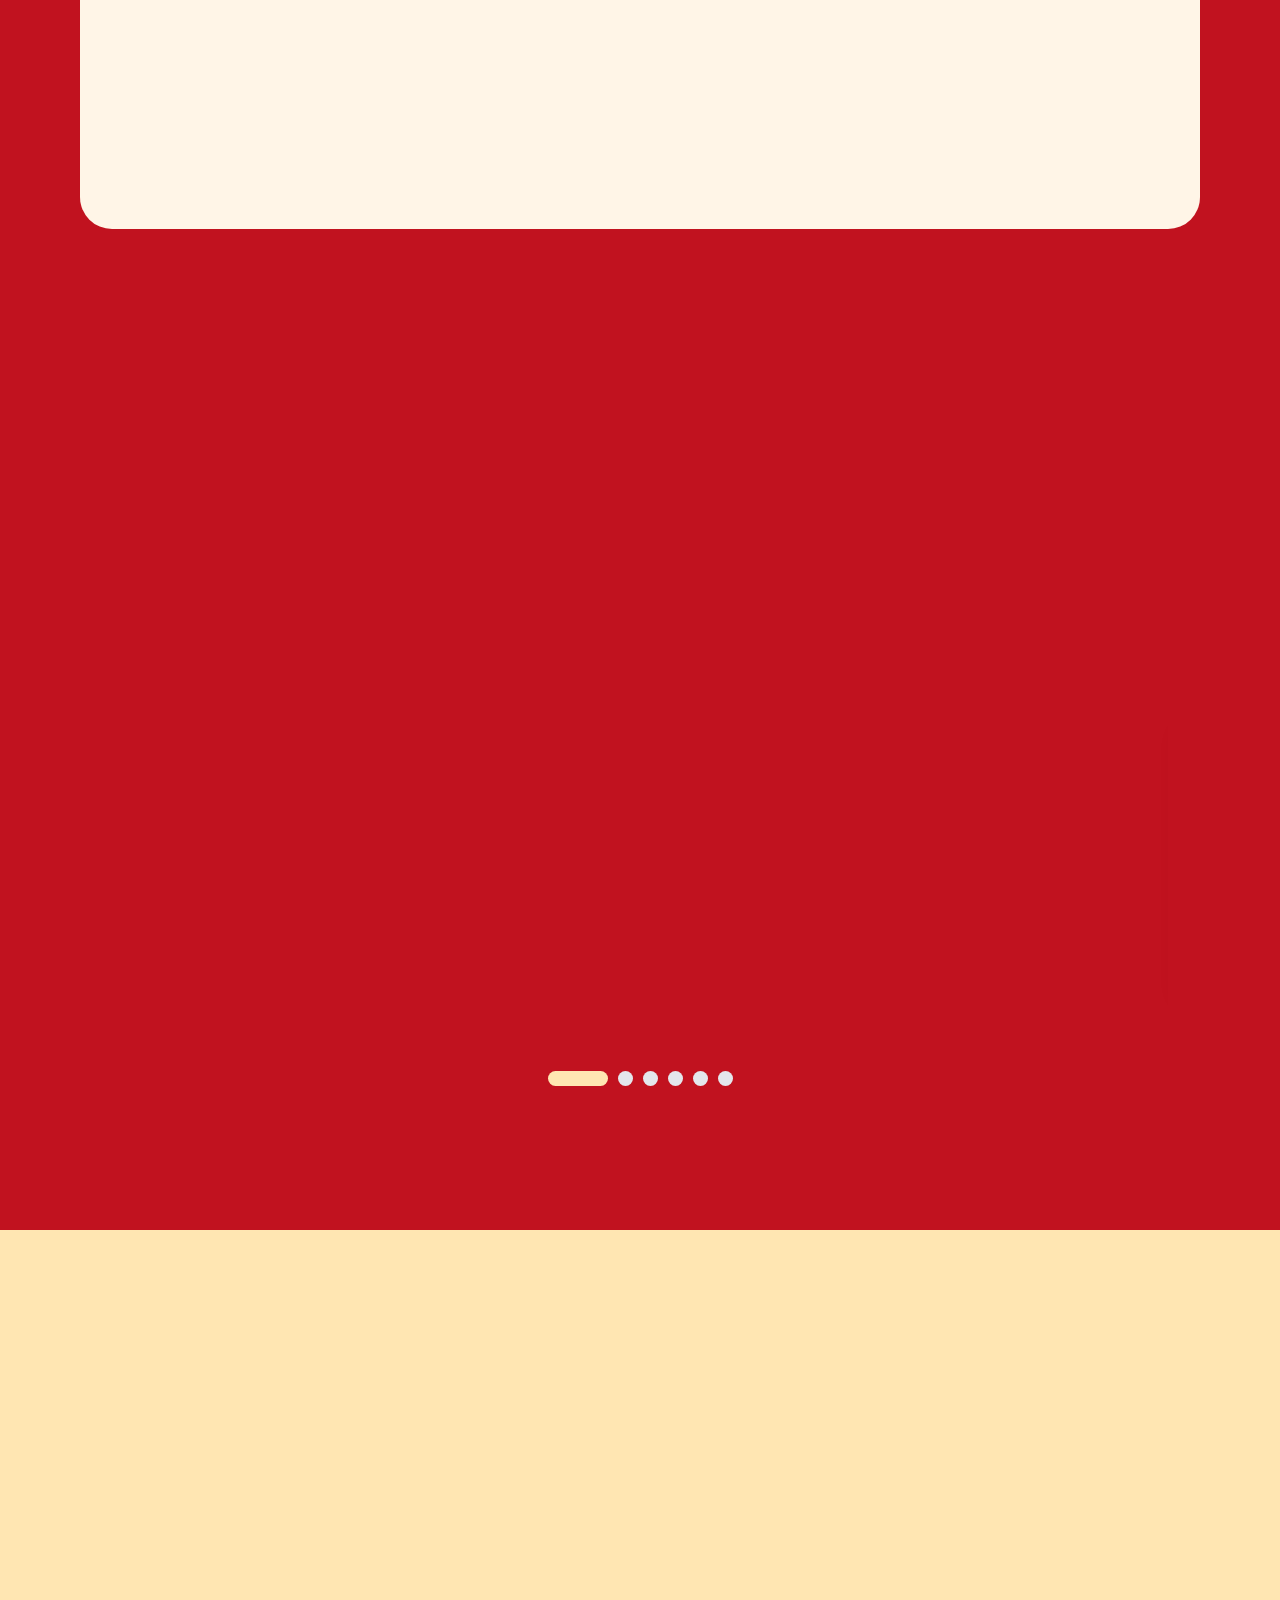
==== commit b3daa050: "Add portfolio page and data-driven project list See all work now opens portfolio.html, listing every" ====
--- a/index.html
+++ b/index.html
@@ -107,41 +107,6 @@
     {
       "@context": "https://schema.org",
       "@type": "ItemList",
-      "name": "Case Studies by Sathish Sachithanandam",
-      "itemListElement": [
-        {
-          "@type": "ListItem",
-          "position": 1,
-          "name": "Habitly: Figma to Production",
-          "url": "https://www.uxbysathish.com/case-studies/habitly.html",
-          "description": "How a habit tracker was designed in Figma and built with Claude: design system, tokens, screens and a Supabase backend"
-        },
-        {
-          "@type": "ListItem",
-          "position": 2,
-          "name": "Zepto Checkout UX Audit",
-          "url": "https://www.uxbysathish.com/case-studies/zepto.html",
-          "description": "A UX audit of a checkout button that places the order without a tap, and a small fix"
-        },
-        {
-          "@type": "ListItem",
-          "position": 3,
-          "name": "RailOne E-Ticket UX Audit",
-          "url": "https://www.uxbysathish.com/case-studies/railone.html",
-          "description": "A UX audit of device-locked train tickets and a redesign for booking on behalf of another passenger"
-        },
-        {
-          "@type": "ListItem",
-          "position": 4,
-          "name": "Vaulta Brand Identity",
-          "url": "https://www.uxbysathish.com/case-studies/vaulta.html",
-          "description": "Brand identity and guidelines for an architecture firm: logo concept, palette, typography and stationery"
-        }
-      ]
-    },
-    {
-      "@context": "https://schema.org",
-      "@type": "ItemList",
       "name": "Design Articles by Sathish Sachithanandam",
       "itemListElement": [
         {
@@ -166,6 +131,9 @@
     }
   ]
   </script>
+  <!-- LD-PROJECTS:START -->
+  <script type="application/ld+json" id="ld-projects">{"@context":"https://schema.org","@type":"ItemList","name":"Case Studies by Sathish Sachithanandam","itemListElement":[{"@type":"ListItem","position":1,"name":"Habitly: Figma to Production","url":"https://www.uxbysathish.com/case-studies/habitly.html","description":"How a habit tracker was designed in Figma and built with Claude: design system, tokens, screens and a Supabase backend"},{"@type":"ListItem","position":2,"name":"Zepto Checkout UX Audit","url":"https://www.uxbysathish.com/case-studies/zepto.html","description":"A UX audit of a checkout button that places the order without a tap, and a small fix"},{"@type":"ListItem","position":3,"name":"RailOne E-Ticket UX Audit","url":"https://www.uxbysathish.com/case-studies/railone.html","description":"A UX audit of RailOne's e-ticket, which is locked to the booker's phone, and a proposal to let bookers send tickets to passengers"},{"@type":"ListItem","position":4,"name":"Vaulta Brand Identity","url":"https://www.uxbysathish.com/case-studies/vaulta.html","description":"Brand identity for an architecture firm: logo concept, lockups, safe zone, palette, typography and stationery applications"}]}</script>
+  <!-- LD-PROJECTS:END -->
 </head>
 <body>
   <a class="skip-to-main" href="#main-content">Skip to main content</a>
@@ -326,8 +294,8 @@
         </div>
       </div>
 
+      <!-- PROJECTS:START (generated by scripts/build-portfolio.js from data/projects.json, do not edit by hand) -->
       <div class="projects-grid">
-        <!-- Card 1: Large -->
         <a class="proj-card proj-large" href="case-studies/habitly.html">
           <div class="proj-img-wrap proj-dark">
             <img src="assets/images/proj-habitly.webp" alt="Habitly case study cover: designed in Figma, built with Claude, shown beside a tilted Habitly app window" class="proj-img" loading="lazy" />
@@ -341,7 +309,6 @@
           </div>
         </a>
 
-        <!-- Card 2: Small offset -->
         <a class="proj-card proj-small proj-offset" href="case-studies/zepto.html">
           <div class="proj-img-wrap proj-dark">
             <img src="assets/images/proj-zepto.webp" alt="Zepto checkout UX audit cover: 1.4 seconds to place an order, zero taps" class="proj-img" loading="lazy" />
@@ -355,7 +322,6 @@
           </div>
         </a>
 
-        <!-- Card 3: Small -->
         <a class="proj-card proj-small" href="case-studies/railone.html">
           <div class="proj-img-wrap proj-dark-gray">
             <img src="assets/images/proj-railone.webp" alt="RailOne e-ticket UX audit cover: one ticket, one phone, with a ticket stamped not valid on this device" class="proj-img" loading="lazy" />
@@ -369,7 +335,6 @@
           </div>
         </a>
 
-        <!-- Card 4: Large offset -->
         <a class="proj-card proj-large" href="case-studies/vaulta.html">
           <div class="proj-img-wrap proj-dark">
             <img src="assets/images/proj-vaulta.webp" alt="Vaulta Architecture brand identity cover: the logo surrounded by business card, ID, letterhead, notebook, polo, cap and backpack" class="proj-img" loading="lazy" />
@@ -383,8 +348,9 @@
           </div>
         </a>
       </div>
+      <!-- PROJECTS:END -->
       <div class="see-all-work-wrap">
-        <a href="https://www.behance.net/sathishsachida" target="_blank" rel="noopener noreferrer" class="see-all-work">SEE ALL WORK <span aria-hidden="true">→</span></a>
+        <a href="portfolio.html" class="see-all-work">SEE ALL WORK <span aria-hidden="true">→</span></a>
       </div>
     </div>
   </section>
